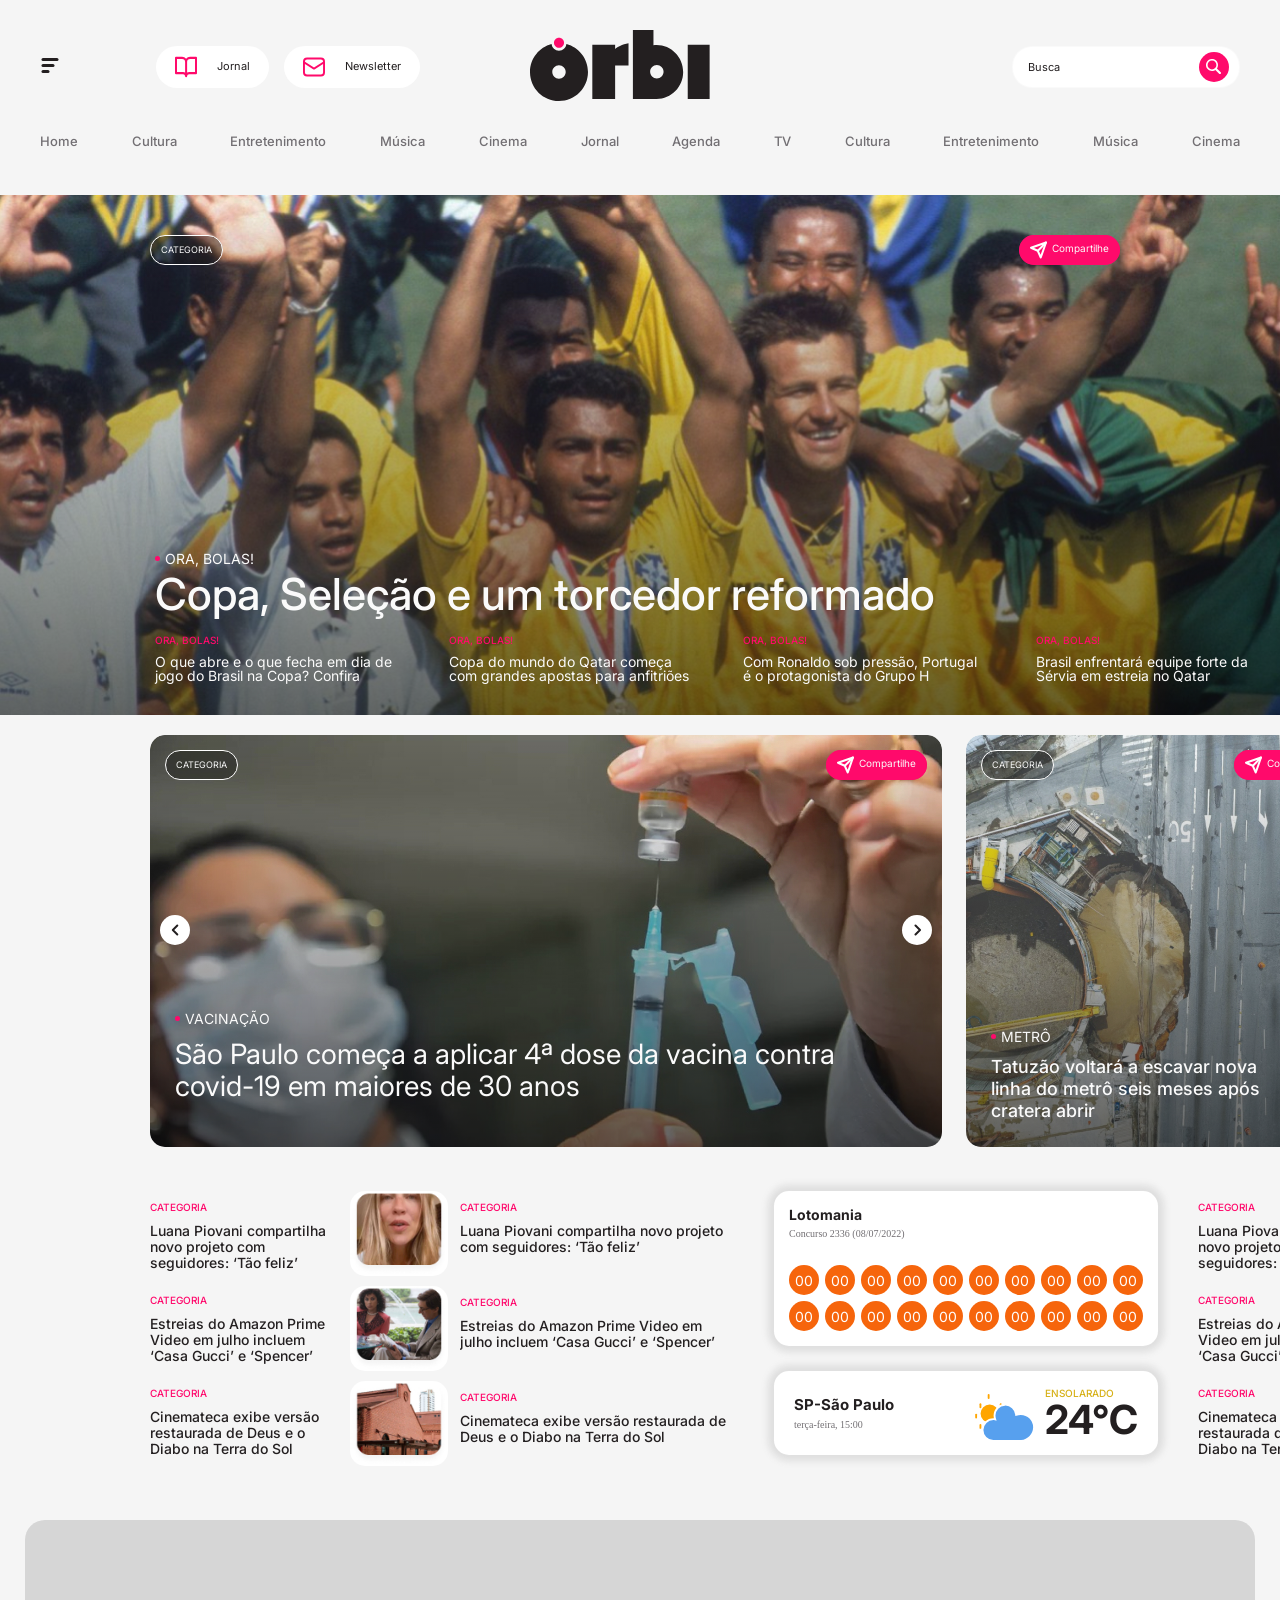
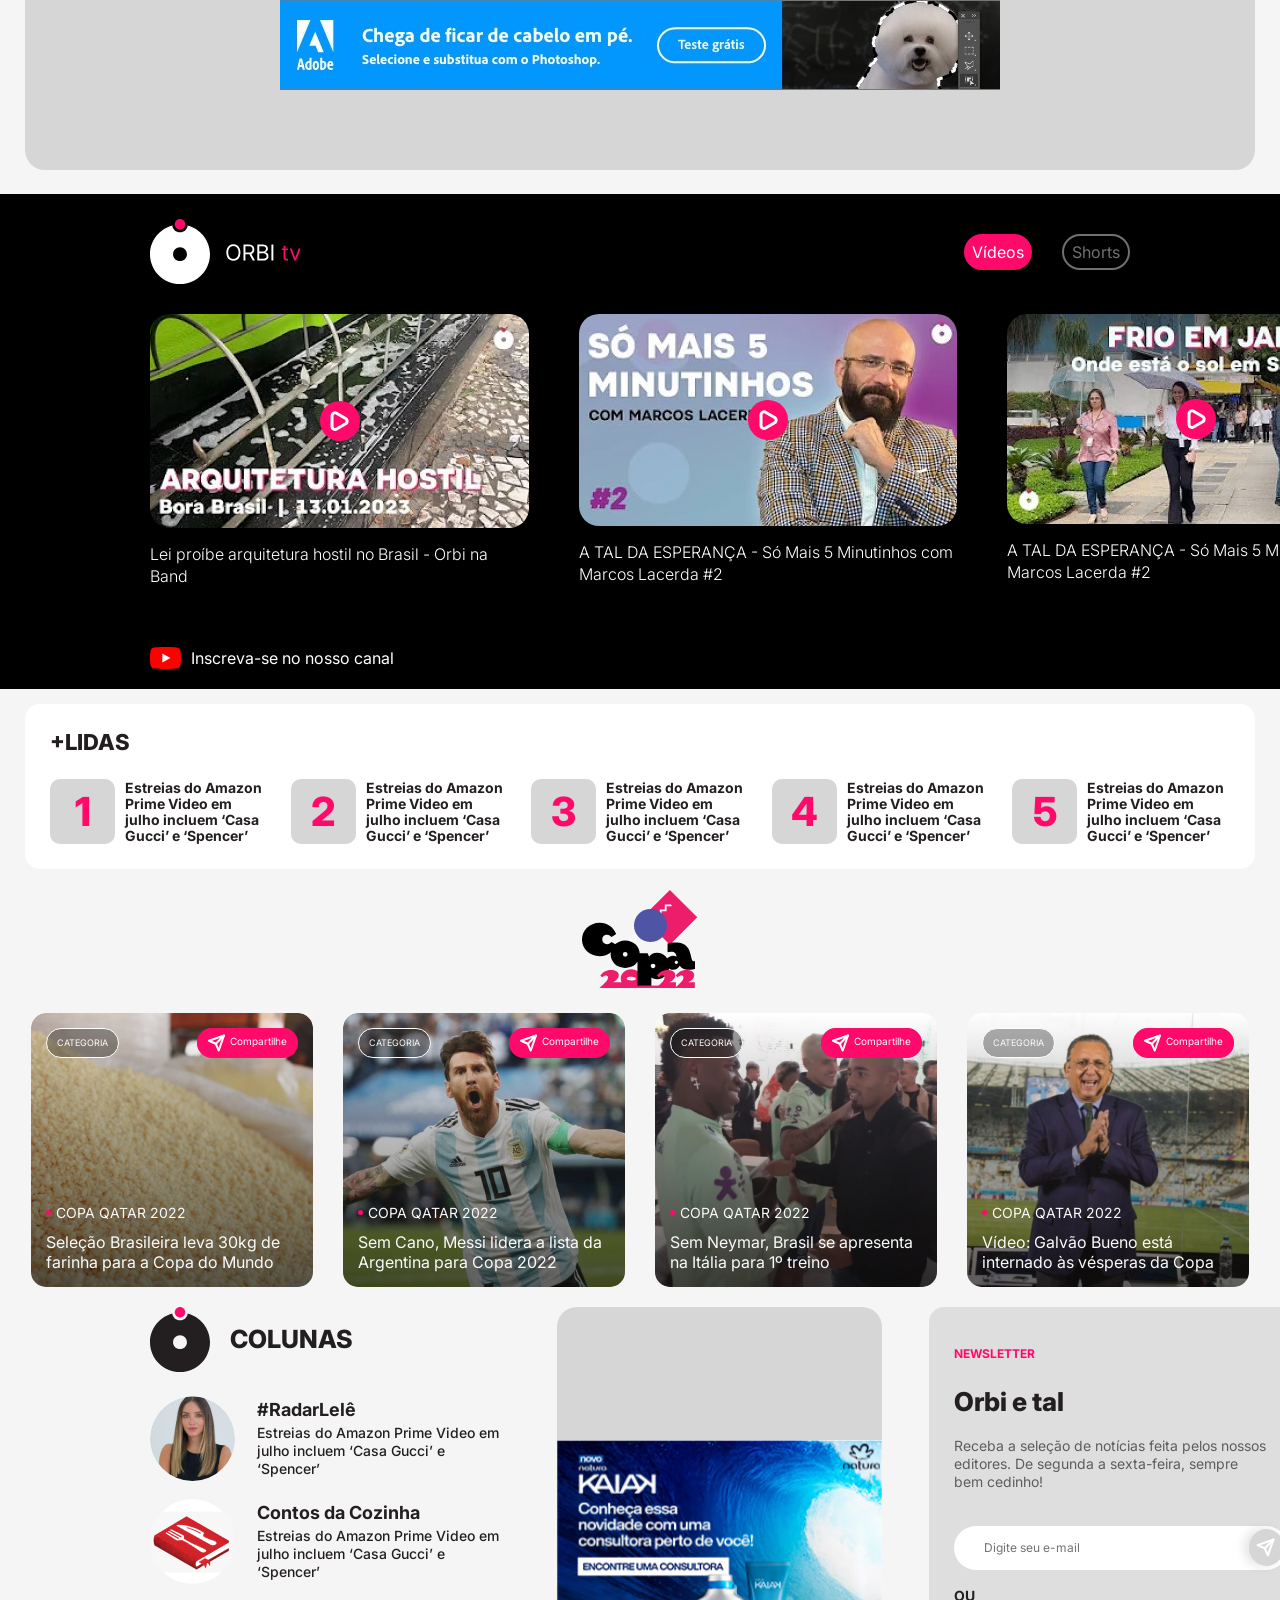
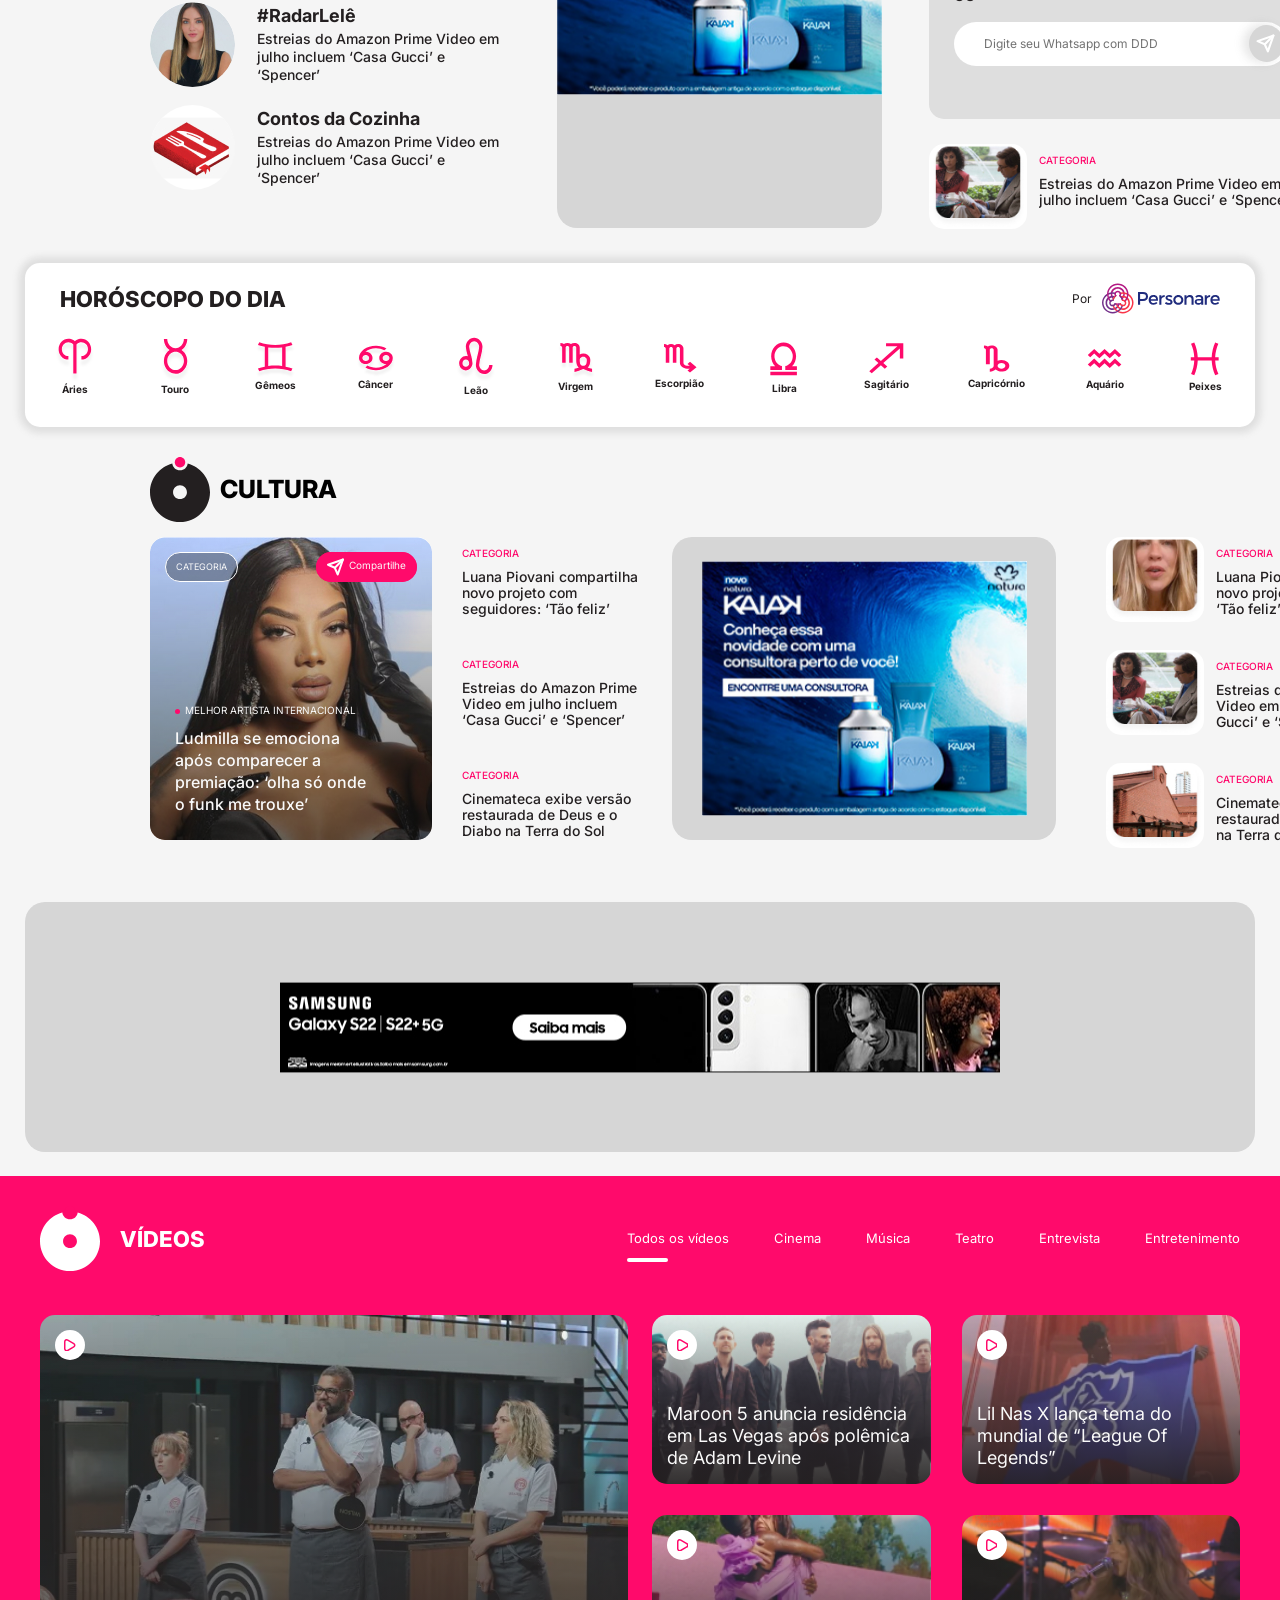
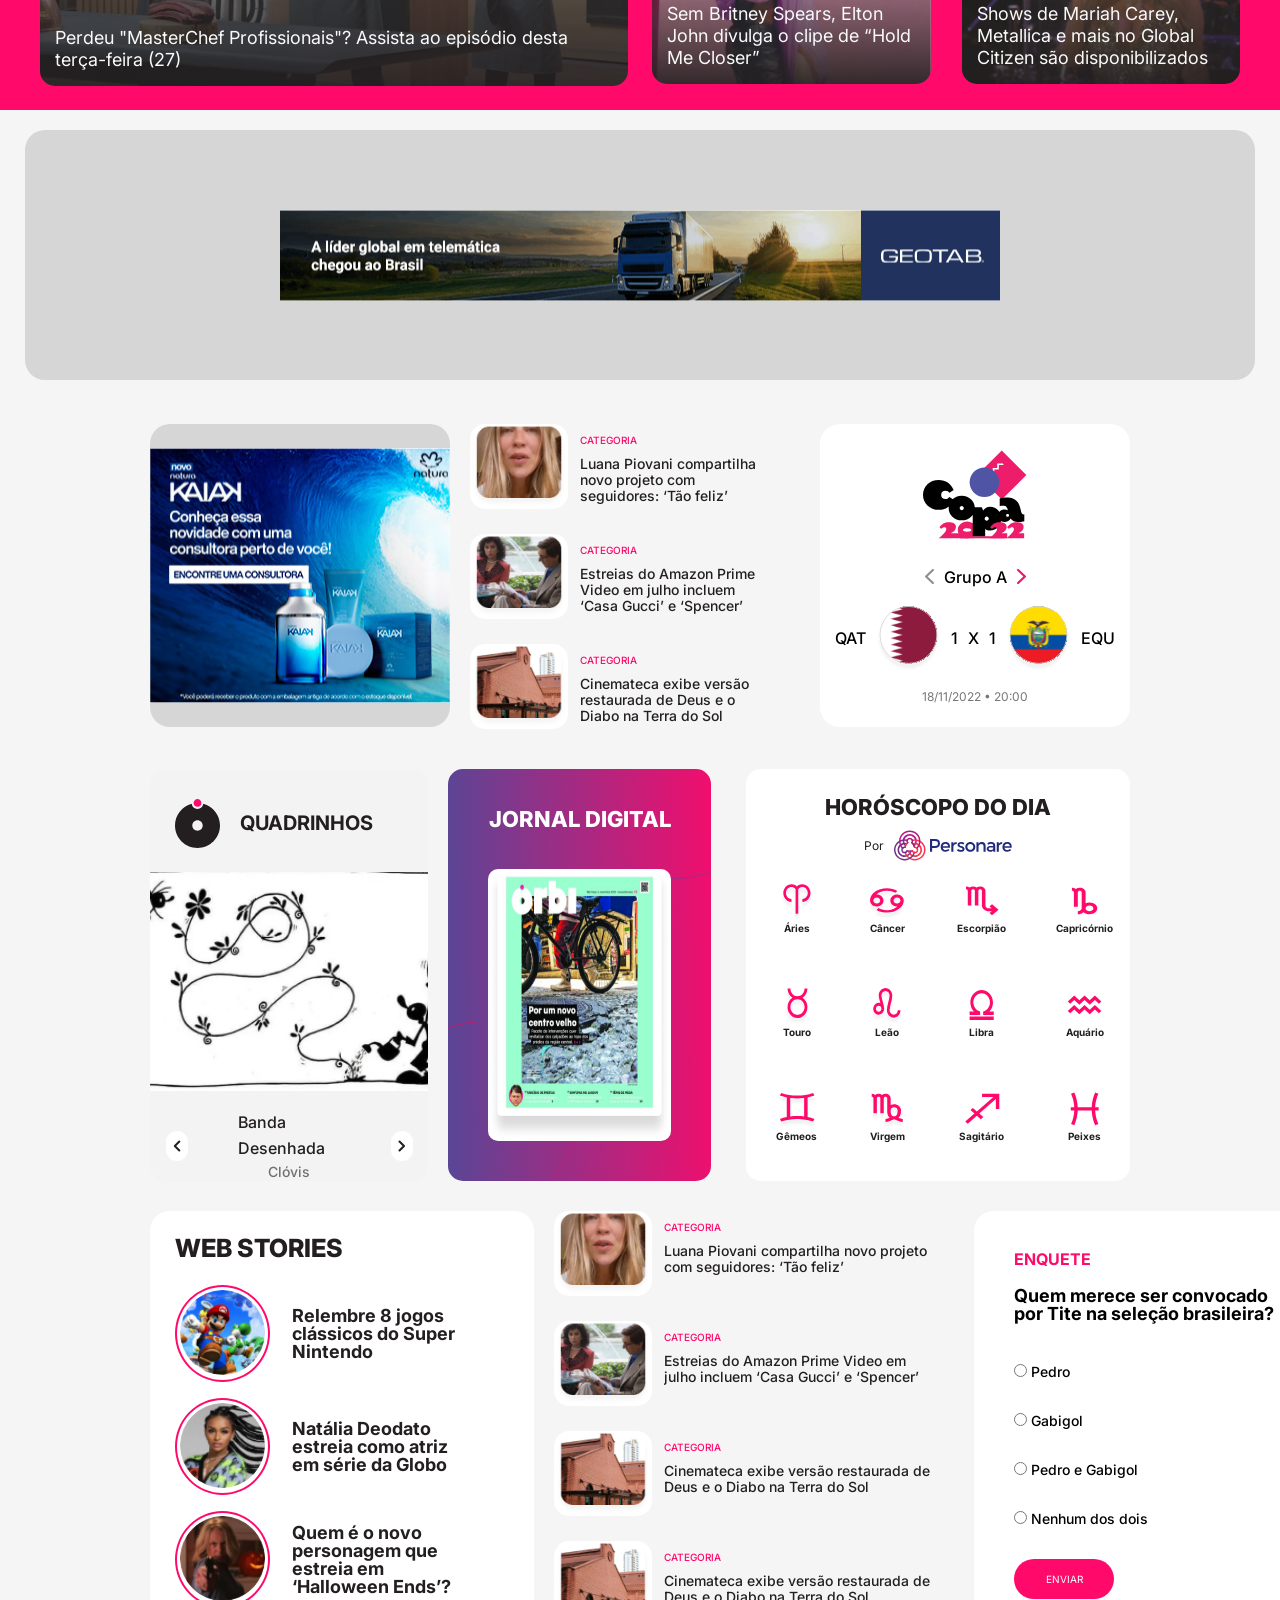
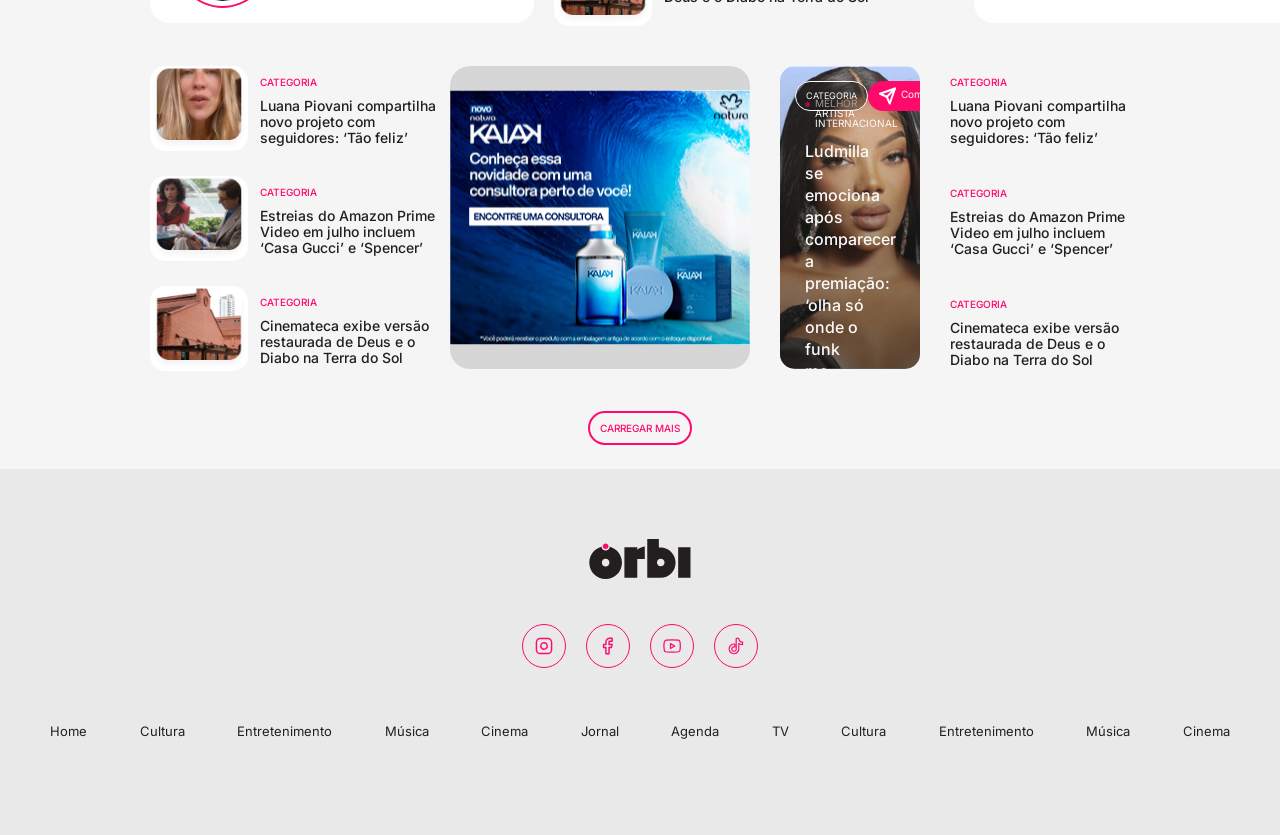
==== index.html @ 21b2edc8 "update name html" ====
<!DOCTYPE html>
<html lang="pt-br">

<head>
    <meta charset="UTF-8">
    <meta http-equiv="X-UA-Compatible" content="IE=edge">
    <meta name="viewport" content="width=device-width, initial-scale=1.0">
    <title>Teste Mundiware</title>
    <link rel="stylesheet" type="text/css" href="./css/pages/header.css" media="screen" />
    <link rel="stylesheet" type="text/css" href="./css/base.css" media="screen" />
    <link rel="stylesheet" type="text/css" href="./css/pages/headline.css" media="screen" />
    <link rel="stylesheet" type="text/css" href="./css/pages/slide.css" media="screen" />
    <link rel="stylesheet" type="text/css" href="./css/widgets/several-contents.css" media="screen" />
    <link rel="stylesheet" type="text/css" href="./css/widgets/ad.css" media="screen" />
    <link rel="stylesheet" type="text/css" href="./css/pages/ob-tv.css" media="screen" />
    <link rel="stylesheet" type="text/css" href="./css/widgets/mais-lidas.css" media="screen" />
    <link rel="stylesheet" type="text/css" href="./css/pages/copa.css" media="screen" />
    <link rel="stylesheet" type="text/css" href="./css/pages/coluna.css" media="screen" />
    <link rel="stylesheet" type="text/css" href="./css/widgets/newsletter.css" media="screen" />
    <link rel="stylesheet" type="text/css" href="./css/widgets/horoscopo.css" media="screen" />
    <link rel="stylesheet" type="text/css" href="./css/pages/cultura.css" media="screen" />
    <link rel="stylesheet" type="text/css" href="./css/pages/ob-video.css" media="screen" />
    <link rel="stylesheet" type="text/css" href="./css/pages/final-page.css" media="screen" />
    <link rel="stylesheet" type="text/css" href="./css/widgets/score.css" media="screen" />
    <link rel="stylesheet" type="text/css" href="./css/widgets/charges.css" media="screen" />
    <link rel="stylesheet" type="text/css" href="./css/widgets/jornal-digital.css" media="screen" />
    <link rel="stylesheet" type="text/css" href="./css/widgets/horoscopo-minimal.css" media="screen" />
    <link rel="stylesheet" type="text/css" href="./css/widgets/web-stories.css" media="screen" />
    <link rel="stylesheet" type="text/css" href="./css/widgets/enquete.css" media="screen" />
    <link rel="stylesheet" type="text/css" href="./css/footer.css" media="screen" />
</head>

<body>
    <header class="header">
        <div class="wrapper">
            <div class="icon-container">
                <img class="header-icon" src="/assets/icons/menu-aside.svg" alt="icon" />
            </div>
            <div class="jornal-container">
                <div class="jornal">
                    <img src="/assets/icons/livro.svg" alt="icon">
                    <span>Jornal</span>
                </div>
                <div class="jornal">
                    <img src="/assets/icons/newsletter.svg" alt="icon">
                    <span>Newsletter</span>
                </div>
            </div>
            <div class="logo-container">
                <div>
                    <img class="logo" src="/assets/icons/logo.svg" alt="logo">
                </div>
            </div>
            <div class="header-items">
                <div class="search-container">
                    <div class="iconSearch">
                        <img src="/assets/icons/lupa.svg" alt="icon">
                    </div>
                    <input type="text" class="searchInput" placeholder="Busca">
                </div>
            </div>
        </div>
        <nav class="nav">
            <ul>
                <li>
                    <a>
                        Home
                    </a>
                </li>
                <li>
                    <a>
                        Cultura
                    </a>
                </li>
                <li>
                    <a>
                        Entretenimento
                    </a>
                </li>
                <li>
                    <a>
                        Música
                    </a>
                </li>
                <li>
                    <a>
                        Cinema
                    </a>
                </li>
                <li>
                    <a>
                        Jornal
                    </a>
                </li>
                <li>
                    <a>
                        Agenda
                    </a>
                </li>
                <li>
                    <a>
                        TV
                    </a>
                </li>
                <li>
                    <a>
                        Cultura
                    </a>
                </li>
                <li>
                    <a>
                        Entretenimento
                    </a>
                </li>
                <li>
                    <a>
                        Música
                    </a>
                </li>
                <li>
                    <a>
                        Cinema
                    </a>
                </li>
            </ul>
        </nav>
    </header>

    <main>
        <section class="stories-mobile">
            <article class="stories">
                <div class="box">
                    <a class="img-border">
                        <img alt="Imagem" src="/assets/img/mario_sunshine_webstories.jpg" />
                    </a>
                </div>
                <div class="box">
                    <a class="img-border">
                        <img alt="Imagem" src="/assets/img/nati.jpg" />
                    </a>
                </div>
                <div class="box">
                    <a class="img-border">
                        <img alt="Imagem" src="/assets/img/hallow.jpg" />
                    </a>
                </div>
                <div class="box">
                    <a class="img-border">
                        <img alt="Imagem" src="/assets/img/mario_sunshine_webstories.jpg" />
                    </a>
                </div>
                
            </article>
        </section>
        <section class="headline">
            <article class="headline-article">
                <section class="headline-carrosel">
                    <div class="headline-container">
                        <ul class="headline-list">
                            <li class="headline-item">
                                <header class="wrapper">
                                    <span class="category">CATEGORIA</span>
                                    <div class="share">
                                        <label class="shareArticle">
                                            <img alt="Compartilhar" src="/assets/icons/Icon feather-send.svg" />
                                            compartilhe
                                        </label>
                                    </div>
                                </header>
                                <a>
                                    <div class="headline-carrosel-box">
                                        <span class="chapeu-point">
                                            ORA, BOLAS!
                                        </span>
                                        <h2>
                                            Copa, Seleção e um torcedor reformado
                                        </h2>
                                    </div>

                                    <div class="headline-subtitles">
                                        <div class="headline-subtitle-box">
                                            <span>
                                                ORA, BOLAS!
                                            </span>
                                            <p>
                                                O que abre e o que fecha em dia de jogo do Brasil na Copa? Confira
                                            </p>
                                        </div>
                                        <div class="headline-subtitle-box">
                                            <span>
                                                ORA, BOLAS!
                                            </span>
                                            <p>
                                                Copa do mundo do Qatar começa com grandes apostas para anfitriões
                                            </p>
                                        </div>
                                        <div class="headline-subtitle-box">
                                            <span>
                                                ORA, BOLAS!
                                            </span>
                                            <p>
                                                Com Ronaldo sob pressão, Portugal é o protagonista do Grupo H
                                            </p>
                                        </div>
                                        <div class="headline-subtitle-box">
                                            <span>
                                                ORA, BOLAS!
                                            </span>
                                            <p>
                                                Brasil enfrentará equipe forte da Sérvia em estreia no Qatar
                                            </p>
                                        </div>
                                    </div>
                                </a>
                            </li>
                        </ul>
                    </div>
                </section>
            </article>
        </section>

        <section class="mw-area">
            <article class="ob-mancheteCarrossel">
                <section class="splide mancheteCarrossel" aria-label="mancheteCarrossel">
                    <div class="splide__track">
                        <ul class="splide__list">
                            <li class="splide__slide"
                                style="background-image:linear-gradient( transparent , rgb(0 0 0 / 60%)), url(./assets/img/photo\ \(1\).jpg)">
                                <header class="wrapper">
                                    <span class="category">CATEGORIA</span>
                                    <div class="share">
                                        <label class="shareArticle">
                                            <img alt="Compartilhar" src="/assets/icons/Icon feather-send.svg" />
                                            compartilhe
                                        </label>
                                    </div>
                                </header>
                                <div class="arrows-container">
                                    <div class="arrow-container">
                                        <img src="./assets/icons/arrow-l.svg" />
                                    </div>
                                    <div class="arrow-container">
                                        <img src="./assets/icons/arrow-r.svg" />
                                    </div>
                                </div>
                                <a>
                                    <div class="mancheteCarrossel-box">
                                        <span class="chapeu-point">
                                            VACINAÇÃO
                                        </span>
                                        <h2>
                                            São Paulo começa a aplicar 4ª dose da vacina
                                            contra covid-19 em maiores de 30 anos
                                        </h2>
                                    </div>
                                </a>
                            </li>
                        </ul>
                    </div>
                </section>
            </article>
            <article class="ob-chamadaBoxAlta" style="background-image:linear-gradient(transparent, rgb(0 0 0 / 60%))">
                <header class="wrapper">
                    <span class="category">CATEGORIA</span>
                    <div class="share">
                        <label class="shareArticle">
                            <img alt="Compartilhar" src="/assets/icons/Icon feather-send.svg" />
                            compartilhe
                        </label>
                    </div>
                </header>
                <a>
                    <div class="chamadaBoxAlta-box">
                        <span class="chapeu-point">
                            METRÔ
                        </span>
                        <h2>
                            Tatuzão voltará a escavar nova linha do metrô seis meses após cratera abrir
                        </h2>
                    </div>
                </a>
                <img alt="Imagem" src="/assets/img/photo (2).jpg" />
            </article>
        </section>

        <section class="mw-area-2">
            <div class="container-text">
                <article class="ob-chamadaPadrao content-text">
                    <div>
                        <div class="chamadaPadrao-box">
                            <h3>CATEGORIA</h3>
                            <h2>
                                Luana Piovani
                                compartilha novo projeto
                                com seguidores: ‘Tão
                                feliz’
                            </h2>
                        </div>
                    </div>
                </article>
                <article class="ob-chamadaPadrao content-text">
                    <div>
                        <div class="chamadaPadrao-box">
                            <h3>CATEGORIA</h3>
                            <h2>
                                Estreias do Amazon
                                Prime Video em julho
                                incluem ‘Casa Gucci’ e
                                ‘Spencer’
                            </h2>
                        </div>
                    </div>
                </article>
                <article class="ob-chamadaPadrao content-text">
                    <div>
                        <div class="chamadaPadrao-box">
                            <h3>CATEGORIA</h3>
                            <h2>
                                Cinemateca exibe versão
                                restaurada de Deus e o
                                Diabo na Terra do Sol
                            </h2>
                        </div>
                    </div>
                </article>
            </div>
            <div class="container-img">
                <article class="ob-chamadaPadrao content-img">
                    <a>
                        <img alt="Imagem" src="./assets/img/photo (3).jpg" />
                        <div class="chamadaPadrao-box">
                            <h3>CATEGORIA</h3>
                            <h2>
                                Luana Piovani
                                compartilha novo projeto
                                com seguidores: ‘Tão
                                feliz’
                            </h2>
                        </div>
                    </a>
                </article>
                <article class="ob-chamadaPadrao content-img">
                    <a>
                        <img alt="Imagem" src="./assets/img/photo (4).jpg" />
                        <div class="chamadaPadrao-box">
                            <h3>CATEGORIA</h3>
                            <h2>
                                Estreias do Amazon
                                Prime Video em julho
                                incluem ‘Casa Gucci’ e
                                ‘Spencer’
                            </h2>
                        </div>
                    </a>
                </article>
                <article class="ob-chamadaPadrao content-img">
                    <a>
                        <img alt="Imagem" src="./assets/img/photo (5).jpg" />
                        <div class="chamadaPadrao-box">
                            <h3>CATEGORIA</h3>
                            <h2>
                                Cinemateca exibe versão
                                restaurada de Deus e o
                                Diabo na Terra do Sol
                            </h2>
                        </div>
                    </a>
                </article>
            </div>
            <div class="container-several">
                <article class="ob-loterias mw-shadow4">
                    <div class="splide loterias" aria-label="Orbi - Loterias">
                        <div class="splide__track">
                            <ul class="splide__list">
                                <li class="splide__slide">
                                    <header>
                                        <h2>Lotomania</h2>
                                        <h3>Concurso 2336 (08/07/2022)</h3>
                                    </header>
                                    <div class="result lotomania">
                                        <span style="background-color:#F6650C;">00</span>
                                        <span style="background-color:#F6650C;">00</span>
                                        <span style="background-color:#F6650C;">00</span>
                                        <span style="background-color:#F6650C;">00</span>
                                        <span style="background-color:#F6650C;">00</span>
                                        <span style="background-color:#F6650C;">00</span>
                                        <span style="background-color:#F6650C;">00</span>
                                        <span style="background-color:#F6650C;">00</span>
                                        <span style="background-color:#F6650C;">00</span>
                                        <span style="background-color:#F6650C;">00</span>
                                        <span style="background-color:#F6650C;">00</span>
                                        <span style="background-color:#F6650C;">00</span>
                                        <span style="background-color:#F6650C;">00</span>
                                        <span style="background-color:#F6650C;">00</span>
                                        <span style="background-color:#F6650C;">00</span>
                                        <span style="background-color:#F6650C;">00</span>
                                        <span style="background-color:#F6650C;">00</span>
                                        <span style="background-color:#F6650C;">00</span>
                                        <span style="background-color:#F6650C;">00</span>
                                        <span style="background-color:#F6650C;">00</span>
                                    </div>
                                </li>
                            </ul>
                        </div>
                    </div>
                </article>
                <div class="ob-previsaoDoTempo mw-shadow4">
                    <header>
                        <h2>SP-São Paulo</h2>
                        <h3>
                            terça-feira, <span>15:00</span>
                        </h3>
                    </header>
                    <img src="/assets/icons/weather.svg" alt="previsao diaria">
                    <div class="info">
                        <span>
                            ENSOLARADO
                        </span>
                        <h2>
                            24°C
                        </h2>
                    </div>
                </div>
            </div>
            <div class="container-text">
                <article class="ob-chamadaPadrao content-text">
                    <a>
                        <div class="chamadaPadrao-box">
                            <h3>CATEGORIA</h3>
                            <h2>
                                Luana Piovani
                                compartilha novo projeto
                                com seguidores: ‘Tão
                                feliz’
                            </h2>
                        </div>
                    </a>
                </article>
                <article class="ob-chamadaPadrao content-text">
                    <a>
                        <div class="chamadaPadrao-box">
                            <h3>CATEGORIA</h3>
                            <h2>
                                Estreias do Amazon
                                Prime Video em julho
                                incluem ‘Casa Gucci’ e
                                ‘Spencer’
                            </h2>
                        </div>
                    </a>
                </article>
                <article class="ob-chamadaPadrao content-text">
                    <a>
                        <div class="chamadaPadrao-box">
                            <h3>CATEGORIA</h3>
                            <h2>
                                Cinemateca exibe versão
                                restaurada de Deus e o
                                Diabo na Terra do Sol
                            </h2>
                        </div>
                    </a>
                </article>
            </div>
        </section>

        <section class="ad">
            <div class="container-ad">
                <img src="./assets/img/cachorro.jpg" alt="imagem ad" class="ad-img" />
            </div>
        </section>

        <section class="ob-tv-section">
            <div class="ob-tv-container">
                <div class="ob-tv-header">
                    <img class="ob-tv-log" src="./assets/icons/editoria.svg" alt="logo" />
                    <div class="ob-tv-btns">
                        <button class="btn-videos">Vídeos</button>
                        <button class="btn-shorts">Shorts</button>
                    </div>
                </div>
                <div class="ob-tv-videos">
                    <ul class="ob-tv-videos-container">
                        <li class="video-content">
                            <div class="video-img">
                                <img class="thumb-video" src="./assets/img/arquitetura.jpg" alt="thumb" />
                                <div class="play-tv"><img src="./assets/icons/icon (1).svg" alt="icon" /></div>
                            </div>
                            <h1>Lei proíbe arquitetura hostil no Brasil - Orbi na Band</h1>
                        </li>
                        <li class="video-content" id="video-content-1">
                            <div class="video-img">
                                <img class="thumb-video" src="./assets/img/photo (7).jpg" alt="thumb" />
                                <div class="play-tv"><img src="./assets/icons/icon (1).svg" alt="icon" /></div>
                            </div>
                            <h1>A TAL DA ESPERANÇA - Só Mais 5 Minutinhos com Marcos Lacerda #2</h1>
                        </li>
                        <li class="video-content" id="video-content-2">
                            <div class="video-img">
                                <img class="thumb-video" src="./assets/img/photo (8).jpg" alt="thumb" />
                                <div class="play-tv"><img src="./assets/icons/icon (1).svg" alt="icon" /></div>
                            </div>
                            <h1>A TAL DA ESPERANÇA - Só Mais 5 Minutinhos com Marcos Lacerda #2</h1>
                        </li>
                    </ul>
                </div>
                <div class="ob-tv-footer">
                    <img src="./assets/icons/icon-youtube-play.svg" alt="icon" />
                    <span>Inscreva-se no nosso canal</span>
                </div>
            </div>
        </section>

        <section class="section-mais-lidas">
            <article class="ob-maisLidas extended">
                <h2>+LIDAS</h2>
                <div class="content">
                    <a class="maisLidas-box">
                        <span>1</span>
                        <h2>Estreias do Amazon Prime Video em julho incluem ‘Casa Gucci’ e ‘Spencer’</h2>
                    </a>
                    <a class="maisLidas-box">
                        <span>2</span>
                        <h2>Estreias do Amazon Prime Video em julho incluem ‘Casa Gucci’ e ‘Spencer’</h2>
                    </a>
                    <a class="maisLidas-box">
                        <span>3</span>
                        <h2>Estreias do Amazon Prime Video em julho incluem ‘Casa Gucci’ e ‘Spencer’</h2>
                    </a>
                    <a class="maisLidas-box">
                        <span>4</span>
                        <h2>Estreias do Amazon Prime Video em julho incluem ‘Casa Gucci’ e ‘Spencer’</h2>
                    </a>
                    <a class="maisLidas-box">
                        <span>5</span>
                        <h2>Estreias do Amazon Prime Video em julho incluem ‘Casa Gucci’ e ‘Spencer’</h2>
                    </a>
                </div>
            </article>
        </section>

        <section class="copa">
            <article class="copa-article">
                <img src="./assets/icons/Logo_Copa.svg" alt="logo" />
                <div class="copa-container">
                    <article class="copa-content" id="copa-content-1"
                        style="background-image:linear-gradient(transparent, rgb(0 0 0 / 60%))">
                        <header class="wrapper">
                            <span class="category">CATEGORIA</span>
                            <div class="share">
                                <label class="shareArticle">
                                    <img alt="Compartilhar" src="/assets/icons/Icon feather-send.svg" />
                                    compartilhe
                                </label>
                            </div>
                        </header>
                        <a>
                            <div class="copa-footer">
                                <span class="chapeu-point">
                                    COPA QATAR 2022
                                </span>
                                <h2>
                                    Seleção Brasileira leva 30kg de farinha para a Copa do Mundo
                                </h2>
                            </div>
                        </a>
                        <img alt="Imagem" src="/assets/img/photo (9).jpg" />
                    </article>
                    <article class="copa-content"
                        style="background-image:linear-gradient(transparent, rgb(0 0 0 / 60%))">
                        <header class="wrapper">
                            <span class="category">CATEGORIA</span>
                            <div class="share">
                                <label class="shareArticle">
                                    <img alt="Compartilhar" src="/assets/icons/Icon feather-send.svg" />
                                    compartilhe
                                </label>
                            </div>
                        </header>
                        <a>
                            <div class="copa-footer">
                                <span class="chapeu-point">
                                    COPA QATAR 2022
                                </span>
                                <h2>
                                    Sem Cano, Messi lidera a lista da Argentina para Copa 2022
                                </h2>
                            </div>
                        </a>
                        <img alt="Imagem" src="/assets/img/photo (10).jpg" />
                    </article>
                    <article class="copa-content" id="copa-content-2"
                        style="background-image:linear-gradient(transparent, rgb(0 0 0 / 60%))">
                        <header class="wrapper">
                            <span class="category">CATEGORIA</span>
                            <div class="share">
                                <label class="shareArticle">
                                    <img alt="Compartilhar" src="/assets/icons/Icon feather-send.svg" />
                                    compartilhe
                                </label>
                            </div>
                        </header>
                        <a>
                            <div class="copa-footer">
                                <span class="chapeu-point">
                                    COPA QATAR 2022
                                </span>
                                <h2>
                                    Sem Neymar, Brasil se apresenta na Itália para 1º treino
                                </h2>
                            </div>
                        </a>
                        <img alt="Imagem" src="/assets/img/photo (11).jpg" />
                    </article>
                    <article class="copa-content" id="copa-content-3"
                        style="background-image:linear-gradient(transparent, rgb(0 0 0 / 60%))">
                        <header class="wrapper">
                            <span class="category">CATEGORIA</span>
                            <div class="share">
                                <label class="shareArticle">
                                    <img alt="Compartilhar" src="/assets/icons/Icon feather-send.svg" />
                                    compartilhe
                                </label>
                            </div>
                        </header>
                        <a>
                            <div class="copa-footer">
                                <span class="chapeu-point">
                                    COPA QATAR 2022
                                </span>
                                <h2>
                                    Vídeo: Galvão Bueno está internado às vésperas da Copa
                                </h2>
                            </div>
                        </a>
                        <img alt="Imagem" src="/assets/img/photo (12).jpg" />
                    </article>
                </div>
            </article>
        </section>

        <section class="section-colunas">
            <article class="ob-colunas">
                <header>
                    <a>
                        <img loading="lazy" alt="Orbi" src="/assets/icons/logo-dark.svg" />
                        <h2>COLUNAS</h2>
                    </a>
                </header>
                <section class="splide colunasSplide" aria-label="Orbi - Colunas">
                    <div class="splide__track">
                        <ul class="splide__list">
                            <li class="splide__slide colunas">
                                <div class="box">
                                    <a>
                                        <img loading="lazy" alt="imagem" src="/assets/img/lele.jpg" />
                                    </a>
                                    <div class="info">
                                        <a>
                                            <h2>
                                                #RadarLelê
                                            </h2>
                                        </a>
                                        <a>
                                            <h3>Estreias do Amazon Prime Video em julho incluem ‘Casa Gucci’ e ‘Spencer’
                                            </h3>
                                        </a>
                                    </div>
                                </div>
                                <div class="box">
                                    <a>
                                        <img alt="Imagem" src="/assets/img/receitas.jpg" />
                                    </a>
                                    <div class="info">
                                        <a>
                                            <h2>
                                                Contos da Cozinha
                                            </h2>
                                        </a>
                                        <a>
                                            <h3>Estreias do Amazon Prime Video em julho incluem ‘Casa Gucci’ e ‘Spencer’
                                            </h3>
                                        </a>
                                    </div>
                                </div>
                                <div class="box">
                                    <a>
                                        <img alt="Imagem" src="/assets/img/lele.jpg" />
                                    </a>
                                    <div class="info">
                                        <a>
                                            <h2>
                                                #RadarLelê
                                            </h2>
                                        </a>
                                        <a>
                                            <h3>Estreias do Amazon Prime Video em julho incluem ‘Casa Gucci’ e ‘Spencer’
                                            </h3>
                                        </a>
                                    </div>
                                </div>
                                <div class="box">
                                    <a>
                                        <img alt="Imagem" src="/assets/img/receitas.jpg" />
                                    </a>
                                    <div class="info">
                                        <a>
                                            <h2>
                                                Contos da Cozinha
                                            </h2>
                                        </a>
                                        <a>
                                            <h3>Estreias do Amazon Prime Video em julho incluem ‘Casa Gucci’ e ‘Spencer’
                                            </h3>
                                        </a>
                                    </div>
                                </div>
                            </li>
                        </ul>
                    </div>
                </section>
            </article>

            <section class="publi-container">
                <img src="./assets/img/kaiak.jpg" alt="imagem" />
            </section>

            <section class="newsletter-container">
                <section class="ob-newsletter">
                    <h3>NEWSLETTER</h3>
                    <h2>Orbi e tal</h2>
                    <p>Receba a seleção de notícias feita pelos nossos editores. De segunda a sexta-feira, sempre bem
                        cedinho!</p>
                    <form id="formNewsletter">
                        <div class="submit">
                            <input id="form-email" type="text" name="email" placeholder="Digite seu e-mail">
                            <button id="enviarNewsletter">
                                <img class="img" alt="Newsletter" src="/assets/icons/Icon feather-send.svg" />
                            </button>
                        </div>
                        <p>Ou</p>
                        <div class="submit">
                            <input id="form-whatsapp" type="text" name="phone" onkeypress="mask(this, mphone);"
                                onblur="mask(this, mphone);" placeholder="Digite seu Whatsapp com DDD">
                            <button id="enviarWhatsapp">
                                <img class="img" alt="Newsletter" src="/assets/icons/Icon feather-send.svg" />
                            </button>
                        </div>
                    </form>
                </section>

                <article class="ob-chamadaPadrao content-img">
                    <a>
                        <img alt="Imagem" src="./assets/img/photo (4).jpg" />
                        <div class="chamadaPadrao-box">
                            <h3>CATEGORIA</h3>
                            <h2>
                                Estreias do Amazon
                                Prime Video em julho
                                incluem ‘Casa Gucci’ e
                                ‘Spencer’
                            </h2>
                        </div>
                    </a>
                </article>
            </section>

        </section>

        <section class="section-horoscopo">
            <article class="ob-horoscopo extended mw-shadow4">
                <header>
                    <a>
                        <h2>HORÓSCOPO DO DIA</h2>
                    </a>
                    <a>
                        Por <img src="./assets/icons/logo-personare.svg" alt="personare" />
                    </a>
                </header>
                <div class="content">
                    <a>
                        <img src="./assets/icons/aries.svg" alt="aries" />
                        Áries
                    </a>
                    <a><img src="./assets/icons/touro.svg" alt="taurus" />Touro</a>
                    <a><img src="./assets/icons/gêmeos.svg" alt="gemini" />Gêmeos</a>
                    <a><img src="./assets/icons/cancer.svg" alt="cancer" />Câncer</a>
                    <a><img src="./assets/icons/leão.svg" alt="leo" />Leão</a>
                    <a><img src="./assets/icons/virgem.svg" alt="virgo" />Virgem</a>
                    <a><img src="./assets/icons/escorpião.svg" alt="scorpio" />Escorpião</a>
                    <a><img src="./assets/icons/libra.svg" alt="Libra" />Libra</a>
                    <a><img src="./assets/icons/sagitário.svg" alt="sagittarius" />Sagitário</a>
                    <a><img src="./assets/icons/capricórnio.svg" alt="capricorn" />Capricórnio</a>
                    <a><img src="./assets/icons/aquário.svg" alt="aquarius" />Aquário</a>
                    <a><img src="./assets/icons/peixes.svg" alt="pisces" />Peixes</a>
                </div>
            </article>
        </section>

        <section class="section-cultura">
            <article class="cultura">
                <header style="display: flex; align-items: center; gap: 10px;">
                    <img alt="Orbi" src="/assets/icons/logo-dark.svg" />
                    <h2 style="font-weight: 800; font-size: 25px;">CULTURA</h2>
                </header>
                <section class="cultura-container">
                    <article class="ob-chamadaBoxAlta"
                        style="background-image:linear-gradient(transparent, rgb(0 0 0 / 60%)); width: 282px; height: 303px;">
                        <header class="wrapper">
                            <span class="category">CATEGORIA</span>
                            <div class="share">
                                <label for="touchChamadaBoxAlta4041" class="shareArticle">
                                    <img loading="lazy" alt="Compartilhar" src="/assets/icons/Icon feather-send.svg" />
                                    compartilhe
                                </label>
                            </div>
                        </header>
                        <a>
                            <div class="chamadaBoxAlta-box">
                                <span class="chapeu-point" style="font-size: 10px;">
                                    MELHOR ARTISTA INTERNACIONAL
                                </span>
                                <h2 style="font-size: 16px;">
                                    Ludmilla se emociona após comparecer a premiação: ‘olha só onde o funk me trouxe’
                                </h2>
                            </div>
                        </a>
                        <img alt="Imagem" src="/assets/img/lud.jpg" />
                    </article>

                    <div class="container-text" style="gap: 18px;">
                        <article class="ob-chamadaPadrao content-text">
                            <a>
                                <div class="chamadaPadrao-box">
                                    <h3>CATEGORIA</h3>
                                    <h2>
                                        Luana Piovani
                                        compartilha novo projeto
                                        com seguidores: ‘Tão
                                        feliz’
                                    </h2>
                                </div>
                            </a>
                        </article>
                        <article class="ob-chamadaPadrao content-text">
                            <a>
                                <div class="chamadaPadrao-box">
                                    <h3>CATEGORIA</h3>
                                    <h2>
                                        Estreias do Amazon
                                        Prime Video em julho
                                        incluem ‘Casa Gucci’ e
                                        ‘Spencer’
                                    </h2>
                                </div>
                            </a>
                        </article>
                        <article class="ob-chamadaPadrao content-text">
                            <a>
                                <div class="chamadaPadrao-box">
                                    <h3>CATEGORIA</h3>
                                    <h2>
                                        Cinemateca exibe versão
                                        restaurada de Deus e o
                                        Diabo na Terra do Sol
                                    </h2>
                                </div>
                            </a>
                        </article>
                    </div>

                    <section class="publi-container" style="width: 384px; height: 303px;">
                        <img src="./assets/img/kaiak.jpg" alt="imagem" style="width: 325px; height: 255px;" />
                    </section>

                    <div class="container-img" style="gap: 18px;">
                        <article class="ob-chamadaPadrao content-img">
                            <a>
                                <img alt="Imagem" src="./assets/img/photo (3).jpg" />
                                <div class="chamadaPadrao-box" style="padding-right: 70px;">
                                    <h3>CATEGORIA</h3>
                                    <h2>
                                        Luana Piovani
                                        compartilha novo projeto
                                        com seguidores: ‘Tão
                                        feliz’
                                    </h2>
                                </div>
                            </a>
                        </article>
                        <article class="ob-chamadaPadrao content-img">
                            <a>
                                <img alt="Imagem" src="./assets/img/photo (4).jpg" />
                                <div class="chamadaPadrao-box" style="padding-right: 70px;">
                                    <h3>CATEGORIA</h3>
                                    <h2>
                                        Estreias do Amazon
                                        Prime Video em julho
                                        incluem ‘Casa Gucci’ e
                                        ‘Spencer’
                                    </h2>
                                </div>
                            </a>
                        </article>
                        <article class="ob-chamadaPadrao content-img">
                            <a>
                                <img alt="Imagem" src="./assets/img/photo (5).jpg" />
                                <div class="chamadaPadrao-box" style="padding-right: 70px;">
                                    <h3>CATEGORIA</h3>
                                    <h2>
                                        Cinemateca exibe versão
                                        restaurada de Deus e o
                                        Diabo na Terra do Sol
                                    </h2>
                                </div>
                            </a>
                        </article>
                    </div>
                </section>
            </article>
        </section>

        <section class="ad">
            <div class="container-ad">
                <img src="./assets/img/samsung.jpg" alt="imagem ad" class="ad-img" />
            </div>
        </section>

        <section class="ob-videos">
            <section class="ob-tv" style="background-image:url(/themes/default/assets/img/bg.svg)">
                <div class="wrapper">
                    <header>
                        <div class="tv">
                            <img alt="Orbi" src="./assets/icons/logo-light.svg" />
                            <h2>VÍDEOS</h2>
                        </div>
                        <div class="filter">
                            <label id="sectionTVId1" class="active">
                                <input type="radio" name="TV" id="TV1" />
                                Todos os vídeos
                            </label>
                            <label>
                                Cinema
                            </label>
                            <label>
                                Música
                            </label>
                            <label>
                                Teatro
                            </label>
                            <label>
                                Entrevista
                            </label>
                            <label>
                                Entretenimento
                            </label>
                        </div>
                    </header>
                    <section class="splide OrbiTV1 desktop" aria-label="OrbiTV 1" id="TV1Section">
                        <div class="box-videos">
                            <div class="destaqueVideo orbiTV-video" style="background-image: linear-gradient(transparent, #231f20e6),
                        url(./assets/img/masterchef.jpg);
                    " data-video-id="" data-video-src="/img/video/0/video_00004072_00.mp4?xid=48915" data-video-type=""
                                class="orbiTV-video">
                                <div class="play">
                                    <svg xmlns="http://www.w3.org/2000/svg" width="11.5" height="12.5"
                                        viewBox="0 0 11.5 12.5">
                                        <path
                                            d="M-3875.755,2060h0a2.754,2.754,0,0,1-1.367-.369,2.709,2.709,0,0,1-1.375-2.375v-7.011a2.71,2.71,0,0,1,1.375-2.375,2.762,2.762,0,0,1,1.368-.369,2.756,2.756,0,0,1,1.38.378l6.015,3.505a2.714,2.714,0,0,1,1.361,2.367,2.713,2.713,0,0,1-1.361,2.366l-6.015,3.506A2.747,2.747,0,0,1-3875.755,2060Zm0-11.006a1.306,1.306,0,0,0-.628.169,1.231,1.231,0,0,0-.626,1.082v7.011a1.225,1.225,0,0,0,.626,1.081,1.3,1.3,0,0,0,.629.17,1.222,1.222,0,0,0,.621-.174l6.015-3.506a1.224,1.224,0,0,0,.619-1.077,1.224,1.224,0,0,0-.619-1.077l-6.015-3.506A1.222,1.222,0,0,0-3875.751,2048.994Z"
                                            transform="translate(3878.5 -2047.501)" fill="#ff0a6b" />
                                    </svg>
                                </div>
                                <h2>
                                    Perdeu "MasterChef Profissionais"? Assista ao episódio desta terça-feira (27)
                                </h2>
                            </div>
                            <div class="relacionados">
                                <section class="splide splideTodosOsVideos">
                                    <div class="splide__track">
                                        <ul class="splide__list">
                                            <li class="splide__slide">
                                                <div style="
                                      background-image: linear-gradient(transparent, #231f20e6),
                                        url(./assets/img/marron.jpg);
                                    " data-video-id="tiEoVkVE1FE" data-video-src="" data-video-type="youtube"
                                                    class="orbiTV-video">
                                                    <div class="play">
                                                        <svg xmlns="http://www.w3.org/2000/svg" width="11.5"
                                                            height="12.5" viewBox="0 0 11.5 12.5">
                                                            <path
                                                                d="M-3875.755,2060h0a2.754,2.754,0,0,1-1.367-.369,2.709,2.709,0,0,1-1.375-2.375v-7.011a2.71,2.71,0,0,1,1.375-2.375,2.762,2.762,0,0,1,1.368-.369,2.756,2.756,0,0,1,1.38.378l6.015,3.505a2.714,2.714,0,0,1,1.361,2.367,2.713,2.713,0,0,1-1.361,2.366l-6.015,3.506A2.747,2.747,0,0,1-3875.755,2060Zm0-11.006a1.306,1.306,0,0,0-.628.169,1.231,1.231,0,0,0-.626,1.082v7.011a1.225,1.225,0,0,0,.626,1.081,1.3,1.3,0,0,0,.629.17,1.222,1.222,0,0,0,.621-.174l6.015-3.506a1.224,1.224,0,0,0,.619-1.077,1.224,1.224,0,0,0-.619-1.077l-6.015-3.506A1.222,1.222,0,0,0-3875.751,2048.994Z"
                                                                transform="translate(3878.5 -2047.501)"
                                                                fill="#ff0a6b" />
                                                        </svg>
                                                    </div>
                                                    <h2>
                                                        Maroon 5 anuncia residência em Las Vegas após polêmica de Adam
                                                        Levine
                                                    </h2>
                                                </div>
                                                <div style="
                                      background-image: linear-gradient(transparent, #231f20e6),
                                        url(./assets/img/lol.jpg);
                                    " data-video-id="" data-video-src="/img/video/0/video_00003998_00.mp4?xid=47891"
                                                    data-video-type="" class="orbiTV-video">
                                                    <div class="play">
                                                        <svg xmlns="http://www.w3.org/2000/svg" width="11.5"
                                                            height="12.5" viewBox="0 0 11.5 12.5">
                                                            <path
                                                                d="M-3875.755,2060h0a2.754,2.754,0,0,1-1.367-.369,2.709,2.709,0,0,1-1.375-2.375v-7.011a2.71,2.71,0,0,1,1.375-2.375,2.762,2.762,0,0,1,1.368-.369,2.756,2.756,0,0,1,1.38.378l6.015,3.505a2.714,2.714,0,0,1,1.361,2.367,2.713,2.713,0,0,1-1.361,2.366l-6.015,3.506A2.747,2.747,0,0,1-3875.755,2060Zm0-11.006a1.306,1.306,0,0,0-.628.169,1.231,1.231,0,0,0-.626,1.082v7.011a1.225,1.225,0,0,0,.626,1.081,1.3,1.3,0,0,0,.629.17,1.222,1.222,0,0,0,.621-.174l6.015-3.506a1.224,1.224,0,0,0,.619-1.077,1.224,1.224,0,0,0-.619-1.077l-6.015-3.506A1.222,1.222,0,0,0-3875.751,2048.994Z"
                                                                transform="translate(3878.5 -2047.501)"
                                                                fill="#ff0a6b" />
                                                        </svg>
                                                    </div>
                                                    <h2>
                                                        Lil Nas X lança tema do mundial de “League Of Legends”
                                                    </h2>
                                                </div>
                                                <div style="
                                      background-image: linear-gradient(transparent, #231f20e6),
                                        url(./assets/img/elton.jpg);
                                    " data-video-id="" data-video-src="/img/video/0/video_00003989_00.mp4?xid=47688"
                                                    data-video-type="" class="orbiTV-video">
                                                    <div class="play">
                                                        <svg xmlns="http://www.w3.org/2000/svg" width="11.5"
                                                            height="12.5" viewBox="0 0 11.5 12.5">
                                                            <path
                                                                d="M-3875.755,2060h0a2.754,2.754,0,0,1-1.367-.369,2.709,2.709,0,0,1-1.375-2.375v-7.011a2.71,2.71,0,0,1,1.375-2.375,2.762,2.762,0,0,1,1.368-.369,2.756,2.756,0,0,1,1.38.378l6.015,3.505a2.714,2.714,0,0,1,1.361,2.367,2.713,2.713,0,0,1-1.361,2.366l-6.015,3.506A2.747,2.747,0,0,1-3875.755,2060Zm0-11.006a1.306,1.306,0,0,0-.628.169,1.231,1.231,0,0,0-.626,1.082v7.011a1.225,1.225,0,0,0,.626,1.081,1.3,1.3,0,0,0,.629.17,1.222,1.222,0,0,0,.621-.174l6.015-3.506a1.224,1.224,0,0,0,.619-1.077,1.224,1.224,0,0,0-.619-1.077l-6.015-3.506A1.222,1.222,0,0,0-3875.751,2048.994Z"
                                                                transform="translate(3878.5 -2047.501)"
                                                                fill="#ff0a6b" />
                                                        </svg>
                                                    </div>
                                                    <h2>
                                                        Sem Britney Spears, Elton John divulga o clipe de “Hold Me
                                                        Closer”
                                                    </h2>
                                                </div>
                                                <div style="
                                      background-image: linear-gradient(transparent, #231f20e6),
                                        url(./assets/img/mariah.jpg);
                                    " data-video-id="" data-video-src="/img/video/0/video_00003987_00.mp4?xid=47932"
                                                    data-video-type="" class="orbiTV-video">
                                                    <div class="play">
                                                        <svg xmlns="http://www.w3.org/2000/svg" width="11.5"
                                                            height="12.5" viewBox="0 0 11.5 12.5">
                                                            <path
                                                                d="M-3875.755,2060h0a2.754,2.754,0,0,1-1.367-.369,2.709,2.709,0,0,1-1.375-2.375v-7.011a2.71,2.71,0,0,1,1.375-2.375,2.762,2.762,0,0,1,1.368-.369,2.756,2.756,0,0,1,1.38.378l6.015,3.505a2.714,2.714,0,0,1,1.361,2.367,2.713,2.713,0,0,1-1.361,2.366l-6.015,3.506A2.747,2.747,0,0,1-3875.755,2060Zm0-11.006a1.306,1.306,0,0,0-.628.169,1.231,1.231,0,0,0-.626,1.082v7.011a1.225,1.225,0,0,0,.626,1.081,1.3,1.3,0,0,0,.629.17,1.222,1.222,0,0,0,.621-.174l6.015-3.506a1.224,1.224,0,0,0,.619-1.077,1.224,1.224,0,0,0-.619-1.077l-6.015-3.506A1.222,1.222,0,0,0-3875.751,2048.994Z"
                                                                transform="translate(3878.5 -2047.501)"
                                                                fill="#ff0a6b" />
                                                        </svg>
                                                    </div>
                                                    <h2>
                                                        Shows de Mariah Carey, Metallica e mais no Global Citizen são
                                                        disponibilizados
                                                    </h2>
                                                </div>
                                            </li>
                                        </ul>
                                    </div>
                                </section>
                            </div>
                        </div>
                    </section>
                    <div id="lightboxVideo"></div>
                </div>
            </section>
        </section>

        <section class="ad">
            <div class="container-ad">
                <img src="./assets/img/geotab.jpg" alt="imagem ad" class="ad-img" />
            </div>
        </section>

        <section class="final-page">
            <section class="row">

                <section class="publi-container" style="width: 384px; height: 303px;">
                    <img src="./assets/img/kaiak.jpg" alt="imagem" style="width: 300px; height: 255px;" />
                </section>

                <div class="container-img" style="gap: 15px; margin-right: 0; width: 350px;">
                    <article class="ob-chamadaPadrao content-img" style="padding-right: 80px;">
                        <a>
                            <img alt="Imagem" src="./assets/img/photo (3).jpg" />
                            <div class="chamadaPadrao-box">
                                <h3>CATEGORIA</h3>
                                <h2>
                                    Luana Piovani
                                    compartilha novo projeto
                                    com seguidores: ‘Tão
                                    feliz’
                                </h2>
                            </div>
                        </a>
                    </article>
                    <article class="ob-chamadaPadrao content-img" style="padding-right: 80px;">
                        <a>
                            <img alt="Imagem" src="./assets/img/photo (4).jpg" />
                            <div class="chamadaPadrao-box">
                                <h3>CATEGORIA</h3>
                                <h2>
                                    Estreias do Amazon
                                    Prime Video em julho
                                    incluem ‘Casa Gucci’ e
                                    ‘Spencer’
                                </h2>
                            </div>
                        </a>
                    </article>
                    <article class="ob-chamadaPadrao content-img" style="padding-right: 80px;">
                        <a>
                            <img alt="Imagem" src="./assets/img/photo (5).jpg" />
                            <div class="chamadaPadrao-box">
                                <h3>CATEGORIA</h3>
                                <h2>
                                    Cinemateca exibe versão
                                    restaurada de Deus e o
                                    Diabo na Terra do Sol
                                </h2>
                            </div>
                        </a>
                    </article>
                </div>

                <section class="placar">
                    <div class="placar-container">
                        <img src="./assets/icons/Logo_Copa.svg" alt="logo" />
                        <div class="placar-btns">
                            <span><img src="./assets/icons/arrow.svg" alt="arrow" /></span>
                            <span>Grupo A</span>
                            <span><img src="./assets/icons/arrow2.svg" alt="arrow" /></span>
                        </div>
                        <div class="score">
                            <span>QAT</span>
                            <img src="./assets/icons/qatar.svg" alt="qatar" />
                            <span>1</span>
                            <span>X</span>
                            <span>1</span>
                            <img src="./assets/icons/equador.svg" alt="equador" />
                            <span>EQU</span>
                        </div>
                        <span class="placar-data">18/11/2022 • 20:00</span>
                    </div>
                </section>
            </section>
            <section class="row">
                <article class="ob-charges quadrinhos">
                    <header>
                        <img loading="lazy" alt="Orbi" src="./assets/icons/logo-dark.svg" />
                        <h2>QUADRINHOS</h2>
                    </header>
                    <section class="splide chargesSplide" aria-label="Orbi - charges de imagens">
                        <div class="splide__track">
                            <ul class="splide__list">
                                <li class="splide__slide">
                                    <img class="lozad  imgcharges" alt="Imagem" src="./assets/img/charge.jpg" />
                                    <div class="charge-footer">
                                        <span><img src="./assets/icons/arrow-l.svg" alt="arrow" /></span>
                                        <div class="charge-text">
                                            <h2>Banda Desenhada</h2>
                                            <h3>Clóvis</h3>
                                        </div>
                                        <span><img src="./assets/icons/arrow-r.svg" alt="arrow" /></span>
                                    </div>
                                </li>
                            </ul>
                        </div>
                    </section>
                </article>
                <article class="jornal-digital">
                    <a href="#" class="ob-capaDoJornal">
                        <h2>jornal digital</h2>
                        <img loading="lazy" id="capaDoJornal" alt="capa do jornal" src="./assets/img/capa.jpg" />
                        <div class="cicle-blue"></div>
                        <div class="cicle-pink"></div>
                    </a>
                </article>
                <section class="section-horoscopo-minimal">
                    <article class="ob-horoscopo-minimal extended">
                        <header>
                            <a>
                                <h2>HORÓSCOPO DO DIA</h2>
                            </a>
                            <a>
                                Por <img src="./assets/icons/logo-personare.svg" alt="personare" />
                            </a>
                        </header>
                        <div class="content">
                            <a>
                                <img src="./assets/icons/aries.svg" alt="aries" />
                                Áries
                            </a>
                            <a><img src="./assets/icons/touro.svg" alt="taurus" />Touro</a>
                            <a><img src="./assets/icons/gêmeos.svg" alt="gemini" />Gêmeos</a>
                            <a><img src="./assets/icons/cancer.svg" alt="cancer" />Câncer</a>
                            <a><img src="./assets/icons/leão.svg" alt="leo" />Leão</a>
                            <a><img src="./assets/icons/virgem.svg" alt="virgo" />Virgem</a>
                            <a><img src="./assets/icons/escorpião.svg" alt="scorpio" />Escorpião</a>
                            <a><img src="./assets/icons/libra.svg" alt="Libra" />Libra</a>
                            <a><img src="./assets/icons/sagitário.svg" alt="sagittarius" />Sagitário</a>
                            <a><img src="./assets/icons/capricórnio.svg" alt="capricorn" />Capricórnio</a>
                            <a><img src="./assets/icons/aquário.svg" alt="aquarius" />Aquário</a>
                            <a><img src="./assets/icons/peixes.svg" alt="pisces" />Peixes</a>
                        </div>
                    </article>
                </section>
            </section>
            <section class="row">
                <section class="section-web-stories">
                    <article class="web-stories">
                        <header>
                            <a>
                                <h2>WEB STORIES</h2>
                            </a>
                        </header>
                        <section class="splide colunasSplide" aria-label="Orbi - Colunas">
                            <div class="splide__track">
                                <ul class="splide__list">
                                    <li class="splide__slide colunas">
                                        <div class="box">
                                            <a class="img-border">
                                                <img alt="Imagem" src="/assets/img/mario_sunshine_webstories.jpg" />
                                            </a>
                                            <div class="info">
                                                <a>
                                                    <h2>
                                                        Relembre 8 jogos clássicos do Super Nintendo
                                                    </h2>
                                                </a>
                                            </div>
                                        </div>
                                        <div class="box">
                                            <a class="img-border">
                                                <img alt="Imagem" src="/assets/img/nati.jpg" />
                                            </a>
                                            <div class="info">
                                                <a>
                                                    <h2>
                                                        Natália Deodato estreia como atriz em série da Globo
                                                    </h2>
                                                </a>
                                            </div>
                                        </div>
                                        <div class="box">
                                            <a class="img-border">
                                                <img alt="Imagem" src="/assets/img/hallow.jpg" />
                                            </a>
                                            <div class="info">
                                                <a>
                                                    <h2>
                                                        Quem é o novo personagem que estreia em ‘Halloween Ends’?
                                                    </h2>
                                                </a>
                                            </div>
                                        </div>
                                    </li>
                                </ul>
                            </div>
                        </section>
                    </article>
                </section>

                <div class="container-img" id="section-container-img" style="gap: 15px; margin-right: 0; width: 350px;">
                    <article class="ob-chamadaPadrao content-img">
                        <a>
                            <img alt="Imagem" src="./assets/img/photo (3).jpg" />
                            <div class="chamadaPadrao-box">
                                <h3>CATEGORIA</h3>
                                <h2>
                                    Luana Piovani
                                    compartilha novo projeto
                                    com seguidores: ‘Tão
                                    feliz’
                                </h2>
                            </div>
                        </a>
                    </article>
                    <article class="ob-chamadaPadrao content-img">
                        <a>
                            <img alt="Imagem" src="./assets/img/photo (4).jpg" />
                            <div class="chamadaPadrao-box">
                                <h3>CATEGORIA</h3>
                                <h2>
                                    Estreias do Amazon
                                    Prime Video em julho
                                    incluem ‘Casa Gucci’ e
                                    ‘Spencer’
                                </h2>
                            </div>
                        </a>
                    </article>
                    <article class="ob-chamadaPadrao content-img">
                        <a>
                            <img alt="Imagem" src="./assets/img/photo (5).jpg" />
                            <div class="chamadaPadrao-box">
                                <h3>CATEGORIA</h3>
                                <h2>
                                    Cinemateca exibe versão
                                    restaurada de Deus e o
                                    Diabo na Terra do Sol
                                </h2>
                            </div>
                        </a>
                    </article>
                    <article class="ob-chamadaPadrao content-img">
                        <a>
                            <img alt="Imagem" src="./assets/img/photo (5).jpg" />
                            <div class="chamadaPadrao-box">
                                <h3>CATEGORIA</h3>
                                <h2>
                                    Cinemateca exibe versão
                                    restaurada de Deus e o
                                    Diabo na Terra do Sol
                                </h2>
                            </div>
                        </a>
                    </article>
                </div>

                <section class="section-enquete">
                    <article class="enquete">
                        <header>
                            <h3>ENQUETE</h3>
                            <h1>Quem merece ser convocado por Tite na seleção brasileira?</h1>
                        </header>

                        <div class="enquete-container">
                            <form>
                                <input type="radio" id="pedro" name="enquete" value="pedro">
                                <label for="pedro">Pedro</label>


                                <br>

                                <input type="radio" id="gabigol" name="enquete" value="gabigol">
                                <label for="gabigol">Gabigol</label>

                                <br>

                                <input type="radio" id="ambos" name="enquete" value="ambos">
                                <label for="ambos">Pedro e Gabigol</label>

                                <br>

                                <input type="radio" id="nenhum" name="enquete" value="nenhum">
                                <label for="nenhum">Nenhum dos dois</label>
                            </form>
                        </div>

                        <button>ENVIAR</button>
                    </article>
                </section>
            </section>
            <section class="row">
                <div class="container-img" style="gap: 15px; margin-right: 0; width: 300px; margin-left: 0;">
                    <article class="ob-chamadaPadrao content-img" style="padding-right: 80px;">
                        <a>
                            <img alt="Imagem" src="./assets/img/photo (3).jpg" />
                            <div class="chamadaPadrao-box">
                                <h3>CATEGORIA</h3>
                                <h2>
                                    Luana Piovani
                                    compartilha novo projeto
                                    com seguidores: ‘Tão
                                    feliz’
                                </h2>
                            </div>
                        </a>
                    </article>
                    <article class="ob-chamadaPadrao content-img" style="padding-right: 80px;">
                        <a>
                            <img alt="Imagem" src="./assets/img/photo (4).jpg" />
                            <div class="chamadaPadrao-box">
                                <h3>CATEGORIA</h3>
                                <h2>
                                    Estreias do Amazon
                                    Prime Video em julho
                                    incluem ‘Casa Gucci’ e
                                    ‘Spencer’
                                </h2>
                            </div>
                        </a>
                    </article>
                    <article class="ob-chamadaPadrao content-img" style="padding-right: 80px;">
                        <a>
                            <img alt="Imagem" src="./assets/img/photo (5).jpg" />
                            <div class="chamadaPadrao-box">
                                <h3>CATEGORIA</h3>
                                <h2>
                                    Cinemateca exibe versão
                                    restaurada de Deus e o
                                    Diabo na Terra do Sol
                                </h2>
                            </div>
                        </a>
                    </article>
                </div>

                <section class="publi-container" style="width: 384px; height: 303px; margin-right: 30px;">
                    <img src="./assets/img/kaiak.jpg" alt="imagem" style="width: 300px; height: 255px;" />
                </section>

                <article class="ob-chamadaBoxAlta"
                    style="background-image:linear-gradient(transparent, rgb(0 0 0 / 60%)); width: 282px; height: 303px; margin-right: 30px;">
                    <header class="wrapper">
                        <span class="category">CATEGORIA</span>
                        <div class="share">
                            <label for="touchChamadaBoxAlta4041" class="shareArticle">
                                <img loading="lazy" alt="Compartilhar" src="/assets/icons/Icon feather-send.svg" />
                                compartilhe
                            </label>
                        </div>
                    </header>
                    <a>
                        <div class="chamadaBoxAlta-box">
                            <span class="chapeu-point" style="font-size: 10px;">
                                MELHOR ARTISTA INTERNACIONAL
                            </span>
                            <h2 style="font-size: 16px;">
                                Ludmilla se emociona após comparecer a premiação: ‘olha só onde o funk me trouxe’
                            </h2>
                        </div>
                    </a>
                    <img alt="Imagem" src="/assets/img/lud.jpg" />
                </article>

                <div class="container-text" style="gap: 18px;">
                    <article class="ob-chamadaPadrao content-text">
                        <a>
                            <div class="chamadaPadrao-box">
                                <h3>CATEGORIA</h3>
                                <h2>
                                    Luana Piovani
                                    compartilha novo projeto
                                    com seguidores: ‘Tão
                                    feliz’
                                </h2>
                            </div>
                        </a>
                    </article>
                    <article class="ob-chamadaPadrao content-text">
                        <a>
                            <div class="chamadaPadrao-box">
                                <h3>CATEGORIA</h3>
                                <h2>
                                    Estreias do Amazon
                                    Prime Video em julho
                                    incluem ‘Casa Gucci’ e
                                    ‘Spencer’
                                </h2>
                            </div>
                        </a>
                    </article>
                    <article class="ob-chamadaPadrao content-text">
                        <a>
                            <div class="chamadaPadrao-box">
                                <h3>CATEGORIA</h3>
                                <h2>
                                    Cinemateca exibe versão
                                    restaurada de Deus e o
                                    Diabo na Terra do Sol
                                </h2>
                            </div>
                        </a>
                    </article>
                </div>
            </section>
        </section>

        <section class="footer-btn">
            <button>CARREGAR MAIS</button>
        </section>

        <section class="section-footer">
            <footer class="ob-footer">
                <div class="ob-wrapper">
                    <img src="/assets/icons/logo.svg" alt="Orbi">
                    <div class="social">
                        <a>
                            <img src="/assets/icons/insta-pink.svg" alt="i">
                        </a>
                        <a>
                            <img src="/assets/icons/facebook.svg" alt="i">
                        </a>
                        <a>
                            <img src="/assets/icons/Icon feather-youtube.svg" alt="i">
                        </a>
                        <a>
                            <img src="/assets/icons/tiktok.svg" alt="i">
                        </a>
                    </div>
                    <ul>
                        <li>
                            <a>
                                Home
                            </a>
                        </li>
                        <li>
                            <a>
                                Cultura
                            </a>
                        </li>
                        <li>
                            <a>
                                Entretenimento
                            </a>
                        </li>
                        <li>
                            <a>
                                Música
                            </a>
                        </li>
                        <li>
                            <a>
                                Cinema
                            </a>
                        </li>
                        <li>
                            <a>
                                Jornal
                            </a>
                        </li>
                        <li>
                            <a>
                               Agenda
                            </a>
                        </li>
                        <li>
                            <a>
                                TV
                            </a>
                        </li>
                        <li>
                            <a>
                               Cultura
                            </a>
                        </li>
                        <li>
                            <a>
                                Entretenimento
                            </a>
                        </li>
                        <li>
                            <a>
                                Música
                            </a>
                        </li>
                        <li>
                            <a>
                                Cinema
                            </a>
                        </li>
                    </ul>
                </div>
            </footer>

        </section>

    </main>
</body>

</html>
---- css/pages/header.css ----
.header {
    width: 1200px;
    margin: 0 auto;
    display: flex;
    flex-direction: column;
    margin: 0 auto;
    padding: 30px 0 0;
    user-select: none
}

.header .wrapper {
    display: flex;
    justify-content: space-between;
    align-items: center;
    margin-bottom: 30px
}

.header .logo {
    width: 180px;
    height: 71px;
    margin-right: 226px
}

.header .header-icon {
    width:20px;
    height:15px;
    cursor: pointer;
}

.header .search-container {
    display: flex;
    align-items: center;
    background-color: #fff;
    flex-direction: row-reverse;
    border-radius: 20px;
    border: 1px solid #70707008;
    padding: 5px 10px 5px 15px
}

.header .search-container input::placeholder {
    font-size: 11px;
    color: #231f20
}

.header .search-container input {
    font-size: 11px;
    width: 100%;
    color: #231f20;
    min-width: 40px
}

.header .search-container .iconSearch {
    background-color: #ff0a6b;
    border-radius: 50%;
    padding: 10px;
    display: flex;
    align-items: center;
    justify-content: center;
    max-width: 30px;
    max-height: 30px
}

.header .search-container .iconSearch img {
    width: 15px;
    height: 15px
}

.header-items {
    display: flex;
    align-items: center;
    gap: 30px
}

.jornal-container {
    display: flex;
    font-family: 'Inter', sans-serif;
    font-weight: 400;
    flex-direction: row;
    gap: 15px;
    margin: 0 35px 0 20px;
}

.header .jornal {
    display: flex;
    align-items: center;
    justify-content: center;
    gap: 20px;
    background-color: #fff;
    border-radius: 30px;
    padding: 10px 19px
}

.header .jornal>img {
    width: 22px;
    height: 22px
}

.header .jornal>span {
    font-size: 11px;
    line-height: 15px;
    color: #231f20
}

.header .nav {
    display: flex
}

.header .nav ul {
    display: flex;
    justify-content: space-between;
    align-items: center;
    width: 100%
}

.header .nav ul li {
    position: relative;
    font-family: 'Inter', sans-serif;
    font-weight: 500;
    color: #726f73;
    font-size: 13px;
    padding-bottom: 20px;
    line-height: 17px;
    cursor: pointer;
    white-space: nowrap
}

.header .nav ul li::after {
    position: absolute;
    content: "";
    width: 100%;
    opacity: 0;
    height: 4px;
    background-color: #ff0a6b!important;
    bottom: 0;
    left: 0;
    border-radius: 20px;
    right: 0;
    transform: scale(0);
    transition: .3s ease-in-out
}

.header .nav ul li:hover::after {
    opacity: 1;
    border-radius: 20px;
    transform: scale(1)
}

.header .nav ul li.active {
    color: #231f20;
    font-weight: 700
}

.header .nav ul li.active::after {
    content: "";
    opacity: 1;
    border-radius: 20px;
    transform: scale(1);
    display: block;
    position: absolute;
    background-color: #ff0a6b;
    background: #fff;
    height: 4px;
    width: 100%;
    border-radius: 20px;
    bottom: 0;
    transition: .2s
}

@keyframes scaleFooter {
    0% {
        transform: scale(.98)
    }

    50% {
        transform: scale(.15)
    }

    100% {
        transform: scale(1)
    }
}

@media(max-width: 1205px) {
    .header {
        padding:30px 20px 0;
        width: 100%
    }
}

@media(max-width: 860px) {
    .header .logo {
        margin-right:180px
    }
}

@media(max-width: 830px) {

    .header-items {
        display: none
    }

    .header .logo-container {
        width: fit-content
    }

    .header .logo-container a {
        width: 100%;
        height: 50px
    }

    .header .logo {
        width: 100%;
        height: 50px;
        margin: 0;
        padding: 0;
        border: none
    }

    .header .wrapper {
        flex-direction: row-reverse
    }

    .header .search-container {
        display: none
    }

    .header .search-container {
        display: none
    }

    .aside-section-menu .header .search-container {
        display: flex
    }

    .header .jornal {
        display: none
    }

    .header .icon-container {
        display: flex;
        align-items: center;
        gap: 40px
    }

    .header .icon-container>label>img {
        transform: scaleX(-1)
    }

    .header .nav ul {
        min-width: 100%;
        overflow-y: scroll;
        gap: 20px
    }
}
---- css/base.css ----
@import url('https://fonts.googleapis.com/css2?family=Inter:wght@300;400;500;700;800&display=swap');


body {
    background-color: #F5F5F5;
    overflow-x: hidden;
    font-family: 'Inter', sans-serif;
    -ms-overflow-style: none
}

body::-webkit-scrollbar {
    width: 7px;
    height: 7px
}

body::-webkit-scrollbar-button {
    width: 4px;
    height: 4px
}

body::-webkit-scrollbar-thumb {
    background: #ff0a6b;
    border: 0 #fff;
    border-radius: 50px
}

body::-webkit-scrollbar-thumb:hover {
    background: #ff0a6b
}

body::-webkit-scrollbar-thumb:active {
    background: #ff0a6b
}

body::-webkit-scrollbar-track {
    background: #fff;
    border: 0 #fff;
    border-radius: 50px
}

body::-webkit-scrollbar-track:hover {
    background: #b3b3b3
}

body::-webkit-scrollbar-track:active {
    background: #ebebeb
}

body::-webkit-scrollbar-corner {
    background: 0 0
}

*::selection {
    background: #ff0a6b;
    color: #fff
}

b {
    font-weight: 700
}

* {
    margin: 0;
    padding: 0;
    border: 0;
    font-weight: 400;
    font-size: 100%;
    font: inherit;
    vertical-align: baseline;
    list-style: none;
    line-height: 1;
    outline: 0;
    background: 0 0;
    -moz-box-sizing: border-box;
    -webkit-box-sizing: border-box;
    box-sizing: border-box;
    text-rendering: optimizeLegibility;
    -webkit-font-smoothing: antialiased;
    -moz-font-smoothing: antialiased;
    -ms-font-smoothing: antialiased;
    -o-font-smoothing: antialiased;
    transition: .4s
}

table {
    border-collapse: collapse;
    border-spacing: 0
}

a {
    text-decoration: none;
    color: inherit;
    cursor: pointer
}

a,a:visited,a:hover,a:active {
    color: inherit
}

.category {
    color: #fafafa;
    font-family: 'Inter', sans-serif;
    font-size: 9px;
    line-height: 14px;
    text-transform: uppercase;
    background-color: rgb(0 0 0/31%);
    border-radius: 20px;
    padding: 3px 10px;
    width: fit-content;
    display: flex;
    align-items: center;
    border: 1px solid #fff;
    backdrop-filter: blur(40px)
}

.shareArticle {
    display: flex;
    gap: 5px;
    text-transform: capitalize;
    padding: 5px 10px;
    border: 1px solid #ff0a6b;
    width: fit-content;
    border-radius: 40px;
    font-size: 11px;
    line-height: 15px
}

.chapeu-point {
    color: #fafafa;
    font-size: 14px;
    padding-left: 10px;
    position: relative;
    font-family: 'Inter', sans-serif;
    text-transform: uppercase
}

.chapeu-point::after {
    content: "";
    width: 5px;
    height: 5px;
    background-color: #ff0a6b;
    border-radius: 50%;
    display: block;
    position: absolute;
    left: 0;
    top: 4px
}

.ob-categoryTitle {
    color: #231f20;
    font-size: 32px;
    line-height: 38px;
    text-transform: uppercase;
    font-family: pacaembu-bold;
    margin: 10px 0 30px
}

.btnAnimation01 {
    border: 1px solid #ff0a6b;
    color: #ff0a6b;
    padding: 12px 23px;
    font-weight: 700;
    font-size: 14px;
    border-radius: 30px;
    cursor: pointer;
    transition: .3s;
    overflow: hidden;
    position: relative;
    display: block
}

.btnAnimation01::before {
    content: "";
    width: 100%;
    height: 100%;
    background-color: #ff0a6b;
    position: absolute;
    top: -100%;
    left: 0;
    z-index: -1;
    transition: .3s;
    opacity: .6
}

.btnAnimation01::after {
    content: "";
    width: 100%;
    height: 100%;
    background-color: #ff0a6b;
    position: absolute;
    top: -100%;
    left: 0;
    z-index: -1;
    transition: .3s;
    opacity: .6;
    transition-delay: .2s
}

.btnAnimation01:hover {
    color: #fff!important;
    border: 1px solid transparent!important
}

.btnAnimation01:hover::after {
    top: 0
}

.btnAnimation01:hover::before {
    top: 0
}

.ob-line {
    width: 30px;
    height: 3px;
    border-radius: 5px;
    transition: .2s linear;
    background-color: #ff0a6b
}

.limiteLinhas {
    display: -webkit-box;
    -webkit-line-clamp: 3;
    -webkit-box-orient: vertical;
    overflow: hidden
}

.mw-shadow1 {
    box-shadow: rgba(0,0,0,.18) 0 2px 4px
}

.mw-shadow2 {
    box-shadow: rgba(9,30,66,.25) 0 4px 8px -2px,rgba(9,30,66,.08) 0 0 0 1px
}

.mw-shadow3 {
    box-shadow: 0 3px 6px rgba(0,0,0,.16),0 3px 6px rgba(0,0,0,.23)
}

.mw-shadow4 {
    -webkit-box-shadow: 0 0 7px 6px rgb(137 137 137/4%);
    box-shadow: 0 0 7px 6px rgb(137 137 137/20%)
}

.mw-shadow5 {
    -webkit-box-shadow: 0 0 7px 6px rgb(137 137 137/4%);
    box-shadow: 0 0 6px 2px rgb(137 137 137/14%)
}

.mw-shadow6 {
    -webkit-box-shadow: inset -3px -50px 11px -2px rgb(0 0 0/39%);
    box-shadow: inset -3px -384px 1px -2px rgb(0 0 0/39%)
}

.mw-shadow7 {
    -webkit-box-shadow: inset -1px -12px 29px 20px rgb(0 0 0/70%);
    box-shadow: inset -1px -12px 29px 20px rgb(0 0 0/70%)
}

.mw-area {
    display: grid;
    grid-template-columns: repeat(12,1fr);
    grid-auto-rows: minmax(85px,auto);
    grid-auto-flow: row;
    gap: 24px;
    margin-bottom: 24px;
    grid-auto-flow: dense;
    padding-left: 150px;
    padding-right: 150px;
    padding-top: 20px;
}

.share {
    display: flex;
    gap: 10px;
    align-items: center;
    background-color: #ff0a6b;
    border-radius: 20px;
    position: relative;
    font-family: 'Inter', sans-serif;
}

.share label {
    font-family: 'Inter', sans-serif;
    font-size: 10px;
    line-height: 14px;
    color: #fafafa;
    cursor: pointer;
    -webkit-user-select: none;
    -ms-user-select: none;
    user-select: none
}

.share>a {
    width: 22px;
    height: 22px;
    display: flex;
    align-items: center
}

.share>a img {
    width: 100%
}

.share .share-dropdown {
    width: 30px;
    background: #ff0a6b;
    position: relative;
    height: 30px;
    display: flex;
    align-items: center;
    justify-content: center;
    border-radius: 50%
}

.share .share-dropdown label {
    width: 100%;
    display: flex;
    align-items: center;
    justify-content: center;
    user-select: none;
    cursor: pointer
}

.share .share-dropdown label>img {
    width: 15px;
    height: 15px
}

.share span {
    padding: 30px;
    background: #2d2f31;
    color: #fff;
    font-size: 1.2em;
    font-variant: small-caps;
    cursor: pointer;
    display: block
}

.share span::after {
    float: right;
    right: 10%;
    content: "⋮"
}

.share .slide {
    position: absolute;
    clear: both;
    width: 100%;
    height: 0;
    opacity: 0;
    overflow: hidden;
    transition: height .4s ease
}

.share .slide li a {
    display: flex;
    gap: 15px;
    align-items: center;
    font-size: 10px;
    line-height: 14px;
    color: #231f20
}

.share .slide li:hover {
    transform: scale(1.1)
}

.share .slide li>img {
    width: 22px;
    height: 22px
}

.share .touch {
    position: absolute;
    opacity: 0;
    height: 0
}

.share .slide li {
    width: fit-content
}

.share .touch:checked+.slide {
    background-color: #fff;
    height: 40px;
    overflow-y: scroll;
    width: 250px;
    top: 40px;
    z-index: 100;
    opacity: 1;
    align-items: center;
    padding: 10px;
    justify-content: space-around;
    right: 0;
    -webkit-box-shadow: 0 0 16px 5px rgb(255 10 107/5%);
    box-shadow: 0 0 16px 5px rgb(255 10 107/5%);
    border-radius: 5px;
    display: flex;
    gap: 15px
}

.share .touch:checked+.slide::-webkit-scrollbar {
    width: 2px;
    background-color: #ff0a6b
}

.share .touch:checked+.slide::-webkit-scrollbar-track {
    background-color: transparent;
    border-radius: 20px;
    height: 50%
}

.share .touch:checked+.slide::-webkit-scrollbar-thumb {
    background-color: transparent;
    border-radius: 20px;
    height: 50%
}

.footer-btn {
    display: flex;
    align-items: center;
    justify-content: center;
    margin-bottom: 24px;
}

.footer-btn button {
    background-color: transparent;
    border: 2px solid #ff0a6b;
    padding: 10px;
    font-family: 'Inter', sans-serif;
    font-weight: 500;
    font-size: 10px;
    border-radius: 20px;
    color: #ff0a6b;
    cursor: pointer;
}

.footer-btn button:hover {
    background-color: #ff0a6b;
    color: white;
}

@media(max-width: 500px) {
    .mw-area {
        padding-left: 20px;
        padding-right: 20px;
        display: block;
    }
}
---- css/pages/headline.css ----
.headline {
    margin-top: 25px;
}

.headline-article {
    grid-column: span 8;
    grid-row: span 4;
    background-color: #ccc;
    border-radius: 15px
}

.headline-subtitles {
    display: flex;
    padding-left: 105px;
    margin-bottom: 30px;
}

.headline-subtitle-box {
    width: 270px;
    height: 50px;
    margin-left: 40px;
}

.headline-subtitle-box span {
    display: flex;
    flex-direction: column;
    color: #ff0a6b;
    font-size: 10px;
    padding-left: 10px;
    position: relative;
    font-family: 'Inter', sans-serif;
    text-transform: uppercase;
    font-weight: 500;
    padding-bottom: 10px;
}

.headline-subtitle-box p {
    color: #fafafa;
    font-size: 14px;
    padding-left: 10px;
    position: relative;
    font-family: 'Inter', sans-serif;
    font-weight: 400;
}

.headline-carrosel {
    width: 100%;
    height: 100%
}

.headline-carrosel .headline-container {
    height: 100%
}

.headline-carrosel .headline-item {
    height: 520px;
    overflow: hidden;
    background-position: center;
    background-size: cover;
    display: flex;
    flex-direction: column;
    background-image: linear-gradient( transparent , rgb(0 0 0 / 60%)), url("../../assets/img/copa.jpg");
}

.headline-carrosel .headline-item>a {
    display: flex;
    flex-direction: column;
    width: 100%;
    height: 100%;
    justify-content: end;
    color: #fff;
    cursor: pointer
}

.headline-carrosel .headline-item .wrapper {
    display: flex;
    justify-content: space-between;
    padding: 40px 160px 15px 150px;
}

.headline-carrosel .headline-item>a .headline-carrosel-box {
    display: flex;
    flex-direction: column;
    padding: 25px 25px 25px;
    margin-left: 130px;
    gap: 12px
}

.headline-carrosel .headline-item>a .headline-carrosel-box>h2 {
    color: #fafafa;
    font-size: 44px;
    line-height: 32px;
    font-weight: 500;
}

@media(max-width: 500px) {
    .headline-carrosel .headline-item .wrapper {
        display: flex;
        justify-content: space-between;
        padding: 20px;
    }

    .headline-carrosel .headline-item>a .headline-carrosel-box {
        padding: 20px;
        margin: 0;
    }

    .headline-carrosel .headline-item>a .headline-carrosel-box>h2 {
        font-size: 30px;
    }

    .headline-subtitles {
        display: none;
    }
}
---- css/pages/slide.css ----
.ob-mancheteCarrossel {
    grid-column: span 8;
    grid-row: span 4;
    background-color: #ccc;
    border-radius: 15px;
    width: 792px;
}

.mancheteCarrossel {
    width: 100%;
    height: 100%
}

.mancheteCarrossel .splide__track {
    height: 100%
}

.mancheteCarrossel .splide__slide {
    height: 100%;
    border-radius: 15px;
    overflow: hidden;
    background-position: center;
    background-size: cover;
    display: flex;
    flex-direction: column
}

.mancheteCarrossel .splide__arrows {
    display: unset
}

.mancheteCarrossel .splide__list {
    height: 100%;
}

.mancheteCarrossel .splide__arrow--next {
    background-color: #fff;
    right: 1.5em;
    -webkit-box-shadow: 0 0 7px 6px rgb(137 137 137/4%);
    box-shadow: 0 0 7px 6px rgb(137 137 137/4%)
}

.mancheteCarrossel .splide__arrow--prev {
    background-color: #fff;
    left: 1.5em;
    -webkit-box-shadow: 0 0 7px 6px rgb(137 137 137/4%);
    box-shadow: 0 0 7px 6px rgb(137 137 137/4%)
}

.mancheteCarrossel .splide__arrow svg {
    fill: #000;
    height: .8em;
    width: .8em
}

.mancheteCarrossel .splide__pagination {
    right: unset;
    left: 5px;
    bottom: 15px
}

.mancheteCarrossel .splide__pagination__page {
    background: 0 0;
    border: 1px solid #acacac;
    opacity: 1
}

.mancheteCarrossel .splide__pagination__page.is-active {
    transform: unset;
    background: #fff;
    border: 1px solid #fff
}

.mancheteCarrossel .splide__slide>a {
    display: flex;
    flex-direction: column;
    width: 100%;
    height: 100%;
    justify-content: end;
    color: #fff;
    cursor: pointer
}

.mancheteCarrossel .splide__slide .wrapper {
    display: flex;
    justify-content: space-between;
    padding: 15px
}

.mancheteCarrossel .splide__slide>a .mancheteCarrossel-box {
    display: flex;
    flex-direction: column;
    padding: 25px 70px 45px 25px;
    gap: 12px
}

.mancheteCarrossel .splide__slide>a .mancheteCarrossel-box>h2 {
    color: #fafafa;
    font-size: 28px;
    line-height: 32px;
    font-family: 'Inter', sans-serif;
}
  
.ob-chamadaBoxAlta {
    grid-column: span 4;
    grid-row: span 4;
    border-radius: 15px;
    overflow: hidden;
    display: flex;
    flex-direction: column;
    position: relative;
    width: 384px;
}

.ob-chamadaBoxAlta.extended {
    grid-column: span 6!important;
    grid-row: span 6!important
}

.ob-chamadaBoxAlta>img {
    position: absolute;
    width: 100%;
    height: 100%;
    object-fit: cover;
    z-index: -1
}

.ob-chamadaBoxAlta:hover>img {
    width: 110%;
    height: 110%
}

.ob-chamadaBoxAlta>a {
    display: flex;
    flex-direction: column;
    justify-content: end;
    width: 100%;
    height: 100%;
    padding: 25px;
    position: initial;
    z-index: 2
}

.ob-chamadaBoxAlta .wrapper {
    display: flex;
    justify-content: space-between;
    padding: 15px;
    position: initial;
    z-index: 5
}

.chamadaBoxAlta-box {
    display: flex;
    flex-direction: column;
    gap: 12px;
    padding-right: 30px;
}

.ob-chamadaBoxAlta .chamadaBoxAlta-box>h2 {
    color: #fafafa;
    font-weight: 500;
    font-size: 18px;
    line-height: 22px;
    font-family: 'Inter', sans-serif;
}

.ob-chamadaBoxAlta.extended .chamadaBoxAlta-box>h2 {
    font-size: 36px;
    line-height: 40px
}

@media(max-width: 1024px) {
    .ob-chamadaBoxAlta.extended {
        grid-column:span 8!important;
        grid-row: span 5!important
    }
}

@media(max-width: 700px) {
    .headline-article {
        grid-column:span 4;
        grid-row: span 3
    }

    .mancheteCarrossel .splide__slide>a .mancheteCarrossel-box>h2 {
        color: #fafafa;
        font-size: 18px;
        line-height: 22px
    }

    .ob-chamadaBoxAlta {
        grid-row:span 2
    }

    .ob-chamadaBoxAlta .wrapper .share {
        display: none
    }

    .ob-chamadaBoxAlta .chapeu-point {
        display: none!important
    }

    .ob-chamadaBoxAlta.extended {
        grid-column: span 4!important;
        grid-row: span 4!important
    }
}

.arrows-container {
    display: flex;
    justify-content: space-between;
    margin-top: 120px;
    padding-left: 10px;
    padding-right: 10px;
}

.arrow-container {
    display: flex;
    align-items: center;
    justify-content: center;
    background-color: #ffffff;
    width: 30px;
    height: 30px;
    border-radius: 50%;
}

@media(max-width: 500px) {
    .ob-chamadaBoxAlta {
        display: none;
    }

    .ob-mancheteCarrossel {
        width: 100%;
    }

    .mancheteCarrossel-box {
        padding: 60px 70px 15px 25px;
    }

    .arrow-container {
        display: none;
    }

    .arrows-container {
        display: none;
    }
    
}
---- css/widgets/several-contents.css ----
.mw-area-2 {
    display: flex;
    margin-bottom: 24px;
    padding-left: 150px;
    padding-right: 150px;
    padding-top: 20px;
}

.container-text {
    display: flex;
    flex-direction: column;
}

.content-text {
    text-align: left;
    width: 180px;
    margin-bottom: 13px;
}

.container-img {
    display: flex;
    flex-direction: column;
    margin-left: 20px;
    margin-right: 40px;
}

.content-img {
    margin-bottom: 10px;
    width: 384px;
}

.container-several {
    margin-right: 40px;
}

.ob-chamadaPadrao>a {
    display: flex;
    gap: 12px;
    width: 100%
}

.ob-chamadaPadrao>a>img {
    border-radius: 15px;
    object-fit: cover;
    width: 100px;
    height: 85px
}

.ob-chamadaPadrao .chamadaPadrao-box {
    display: flex;
    flex-direction: column;
    justify-content: start;
    width: 100%;
    padding-top: 8px
}

.ob-chamadaPadrao .chamadaPadrao-box h3:first-of-type {
    font-family: 'Inter', sans-serif;
    font-weight: 500;
    color: #ff086b;
    font-size: 10px;
    line-height: 16px;
    margin-bottom: 8px
}

.ob-chamadaPadrao .chamadaPadrao-box h2 {
    color: #231f20;
    font-size: 14px;
    line-height: 16px;
    font-weight: 500;
    display: -webkit-box;
    -webkit-line-clamp: 3;
    -webkit-box-orient: vertical;
    overflow: hidden;
    font-family: 'Inter', sans-serif;
}

.ob-chamadaPadrao .chamadaPadrao-box h3 {
    font-family: pacaembu-medium;
    color: #726f73;
    font-size: 18px;
    line-height: 22px
}

.ob-loterias {
    grid-column: span 6;
    grid-row: span 2;
    background: #fff;
    border-radius: 15px;
    width: 384px;
    margin-bottom: 25px;
}

.ob-loterias .loterias {
    width: 100%;
    height: 100%
}

.ob-loterias .loterias .splide__track {
    height: 100%;
    width: 100%
}

.ob-loterias .loterias .splide__list {
    height: 100%;
    width: 100%
}

.ob-loterias .loterias .splide__slide {
    width: 100%;
    height: 100%;
    padding: 15px!important;
    display: flex;
    flex-direction: column;
    gap: 24px
}

.ob-loterias .loterias .splide__slide header {
    display: flex;
    flex-direction: column;
    gap: 3px
}

.ob-loterias .loterias .splide__slide header h2 {
    color: #231f20;
    font-size: 14px;
    line-height: 18px;
    font-weight: 700
}

.ob-loterias .loterias .splide__slide header h3 {
    color: #726f73;
    font-size: 10px;
    font-family: pacaembu-medium;
    line-height: 14px
}

.ob-loterias .loterias .splide__slide .result {
    display: flex;
    gap: 6px;
    width: 100%;
    flex-wrap: wrap;
    justify-content: center
}

.ob-loterias .loterias .splide__pagination {
    gap: 5px
}

.ob-loterias .loterias .splide__pagination__page {
    width: 6px;
    height: 6px;
    background-color: transparent;
    border: 1px solid #c4c4c4
}

.ob-loterias .loterias .splide__slide .result span {
    font-size: 14px;
    line-height: 19px;
    color: #fff;
    width: 30px;
    border-radius: 50%;
    height: 30px;
    display: flex;
    align-items: center;
    justify-content: center
}

.ob-loterias .loterias .splide__pagination li:nth-child(1) button.is-active {
    background: #f6650c;
    transform: scale(1);
    border: #f6650c
}

.ob-loterias .loterias .splide__pagination li:nth-child(2) button.is-active {
    background: #45ba7d!important;
    transform: scale(1);
    border: #45ba7d
}

.ob-loterias .loterias .splide__pagination li:nth-child(3) button.is-active {
    background: #ff92ff!important;
    transform: scale(1);
    border: #ff92ff
}

.ob-loterias .loterias .splide__arrows {
    display: none
}

.ob-previsaoDoTempo {
    background-color: #fff;
    border-radius: 15px;
    padding: 20px;
    grid-column: span 4;
    justify-content: space-between;
    align-items: center;
    display: flex
}

.ob-previsaoDoTempo>img {
    max-width: 60px;
    width: 100%;
    height: 54px;
    margin: 0 10px -10px auto
}

.ob-previsaoDoTempo header {
    display: flex;
    flex-direction: column;
    gap: 4px
}

.ob-previsaoDoTempo header h2 {
    color: #231f20;
    font-size: 15px;
    line-height: 19px;
    font-weight: 700
}

.ob-previsaoDoTempo header h3 {
    color: #726f73;
    font-size: 10px;
    font-family: pacaembu-medium;
    line-height: 14px
}

.ob-previsaoDoTempo .info {
    display: flex;
    flex-direction: column;
    margin-top: -10px
}

.ob-previsaoDoTempo .info span {
    color: #d6b016;
    font-weight: 500;
    font-size: 10px;
    line-height: 14px;
    font-family: 'Inter', sans-serif;
    text-transform: capitalize
}

.ob-previsaoDoTempo .info h2 {
    font-size: 40px;
    line-height: 50px;
    text-transform: uppercase;
    font-family: 'Inter', sans-serif;
    font-weight: 700;
    margin: -5px 0 -15px;
    color: #231f20
}

@media(max-width: 500px) {
    .container-text {
        display: none;
    }

    .container-several {
        padding-left: 20px;
        padding-right: 20px;
        margin: 0;
    }

    .mw-area-2 {
        padding-left: 0;
        padding-right: 0;
        display: flex;
        flex-direction: column;
    }

    #section-container-img {
        display: none;
    }

    .ob-chamadaPadrao {
        width: 100%;
    }

    .ob-loterias {
        width: 100%;
    }
}
---- css/widgets/ad.css ----
#section-ad {
    display: block;
}

.ad {
    display: flex;
    align-items: center;
    justify-content: center;
    margin-bottom: 24px;
    padding-top: 20px;
}

.container-ad {
    width: 1230px;
    height: 250px;
    margin: 0px;
    border-radius: 20px;
    display: flex;
    align-items: center;
    justify-content: center;
    background-color: #d6d6d6;
}

.publi-container {
    display: flex;
    align-items: center;
    justify-content: center;
    width: 384px;
    height: 521px;
    border-radius: 20px;
    background-color: #d6d6d6;
}

.publi-container img {
    width: 325px;
    height: 255px;
}

@media(max-width: 500px) {
    .ad {
        display: none;
    }

    .publi-container {
        width: 100%;
        margin-bottom: 5px;
    }

    #publi {
        width: 100%;
    }
}
---- css/pages/ob-tv.css ----
.ob-tv-section {
    padding: 0;
}

.ob-tv-container {
    display: flex;
    flex-direction: column;
    background-color: rgb(0, 0, 0);
}

.ob-tv-videos-container {
    display: flex;
    gap: 50px;
}

.ob-tv-videos {
    margin: 10px 150px 40px 150px;
}

.video-content {
    display: flex;
    flex-direction: column;
    align-items: flex-start;
}

.video-content h1 {
    margin-top: 15px;
    font-family: 'Inter', sans-serif;
    font-weight: 300;
    font-size: 16px;
    line-height: 22px;
    color: white;
}

.video-img {
    display: flex;
    align-items: center;
    justify-content: center;
}

.video-img .thumb-video {
    border-radius: 20px;
}

.play-tv {
    display: flex;
    align-items: center;
    justify-content: center;
    position: absolute;
    background-color: #ff0a6b;
    width: 40px;
    height: 40px;
    border-radius: 20px;
}

.ob-tv-header {
    display: flex;
    align-items: center;
    justify-content: space-between;
    margin: 25px 150px 20px 150px;
}

.ob-tv-btns {
    display: flex;
    gap: 30px;
}

.ob-tv-btns .btn-videos {
    font-family: 'Inter', sans-serif;
    font-weight: 400;
    background-color: #ff0a6b;
    border-radius: 20px;
    color: white;
    padding: 8px;
    cursor: pointer;
}

.ob-tv-btns .btn-shorts {
    font-family: 'Inter', sans-serif;
    font-weight: 400;
    background-color: transparent;
    border-radius: 20px;
    border: 2px solid #726F73;
    color: #726F73;
    padding: 8px;
    cursor: pointer;
}

.ob-tv-footer {
    display: flex;
    align-items: center;
    gap: 10px;
    margin: 20px 150px 20px 150px;
}

.ob-tv-footer span {
    font-family: 'Inter', sans-serif;
    font-weight: 400;
    color: white;
}

@media(max-width: 500px) {
    #video-content-1 {
        display: none;
    }
    #video-content-2 {
        display: none;
    }

    .ob-tv-header {
        margin: 25px 20px 20px 20px;
    }

    .ob-tv-videos {
        margin: 25px 20px 20px 20px;
    }

    .ob-tv-footer {
        margin: 25px 20px 20px 20px;
    }

    .video-content {
        width: 100%;
    }

    .thumb-video {
        width: 100%;
    }

    .ob-tv-btns {
        gap: 15px;
    }
}
---- css/widgets/mais-lidas.css ----
.section-mais-lidas {
    display: flex;
    align-items: center;
    justify-content: center;
    padding-top: 15px;
}

.ob-maisLidas {
    width: 1230px;
    height: 194px;
    grid-column: span 4;
    grid-row: span 5;
    background-color: #ffffff;
    padding: 25px;
    display: flex;
    height: fit-content;
    flex-direction: column;
    border-radius: 15px;
    gap: 24px
}

.ob-maisLidas.extended {
    grid-column: 1/-1;
    grid-row: span 2
}

.ob-maisLidas.extended .content {
    display: flex;
    gap: 23px;
    width: 100%;
}

.ob-maisLidas.extended .content .maisLidas-box {
    min-width: 210px
}

.ob-maisLidas>h2 {
    font-family: 'Inter', sans-serif;
    color: #231f20;
    font-size: 22px;
    line-height: 26px;
    font-weight: 800;
    text-transform: uppercase
}

.maisLidas-box {
    display: flex;
    justify-content: start;
    align-items: center;
    gap: 10px!important
}

.maisLidas-box span {
    min-width: 65px;
    min-height: 65px;
    display: flex;
    align-items: center;
    justify-content: center;
    color: #ff0a6b;
    font-size: 40px;
    font-weight: 800;
    line-height: 44px;
    background-color: #d6d6d6;
    border-radius: 10px;
}

.maisLidas-box>h2 {
    font-family: 'Inter', sans-serif;
    font-weight: 700;
    color: #231f20;
    font-size: 14px;
    line-height: 16px;
}

@media(max-width: 700px) {
    .ob-maisLidas,.ob-maisLidas.extended {
        grid-row:auto
    }
}

@media(max-width: 500px) {
    .ob-maisLidas.extended .content {
        flex-direction: column;
    }
}
---- css/pages/copa.css ----
.copa-article {
    display: flex;
    flex-direction: column;
    align-items: center;
    justify-content: center;
    margin-top: 20px;
}

.copa-container {
    display: flex;
    margin-top: 25px;
    gap: 30px;
}

.copa-content {
    grid-column: span 4;
    grid-row: span 4;
    border-radius: 15px;
    overflow: hidden;
    display: flex;
    flex-direction: column;
    position: relative;
    width: 282px;
    height: 274px;
}

.copa-content.extended {
    grid-column: span 6!important;
    grid-row: span 6!important
}

.copa-content>img {
    position: absolute;
    width: 100%;
    height: 100%;
    object-fit: cover;
    z-index: -1
}

.copa-content:hover>img {
    width: 110%;
    height: 110%
}

.copa-content>a {
    display: flex;
    flex-direction: column;
    justify-content: end;
    width: 100%;
    height: 100%;
    padding: 15px;
    position: initial;
    z-index: 2
}

.copa-content .wrapper {
    display: flex;
    justify-content: space-between;
    padding: 15px;
    position: initial;
    z-index: 5
}

.copa-footer {
    display: flex;
    flex-direction: column;
    gap: 12px;
}

.copa-content .copa-footer>h2 {
    color: #fafafa;
    font-weight: 400;
    font-size: 16px;
    line-height: 20px;
    font-family: 'Inter', sans-serif;
}

.copa-content.extended .copa-footer>h2 {
    font-size: 36px;
    line-height: 40px
}

@media(max-width: 1024px) {
    .copa-content.extended {
        grid-column:span 8!important;
        grid-row: span 5!important
    }
}

@media(max-width: 700px) {
    .headline-article {
        grid-column:span 4;
        grid-row: span 3
    }

    .mancheteCarrossel .splide__slide>a .mancheteCarrossel-box>h2 {
        color: #fafafa;
        font-size: 18px;
        line-height: 22px
    }

    .ob-chamadaBoxAlta {
        grid-row:span 2
    }

    .ob-chamadaBoxAlta .wrapper .share {
        display: none
    }

    .ob-chamadaBoxAlta .chapeu-point {
        display: none!important
    }

    .ob-chamadaBoxAlta.extended {
        grid-column: span 4!important;
        grid-row: span 4!important
    }
}

@media(max-width: 500px) {
  #copa-content-1 {
    display: none;
  }   
  #copa-content-2 {
    display: none;
  }   
  #copa-content-3 {
    display: none;
  }   
}
---- css/pages/coluna.css ----
.section-colunas {
    display: flex;
    margin-bottom: 24px;
    padding-left: 150px;
    padding-right: 150px;
    padding-top: 20px;
    gap: 47px;
}

.ob-colunas {
    grid-column: span 4;
    grid-row: span 6;
    display: flex;
    flex-direction: column;
    gap: 24px
}

.ob-colunas header a {
    display: flex;
    align-items: center;
    gap: 20px
}

.ob-colunas header a>img {
    width: 60px;
    height: 65px;
}

.ob-colunas header a>h2 {
    font-size: 25px;
    font-family: 'Inter', sans-serif;
    font-weight: 800;
    color: #231f20
}

.ob-colunas .colunas {
    display: flex;
    flex-direction: column;
    gap: 16px;
    width: 100%;
    min-height: 100%
}

.colunasSplide {
    width: 100%;
    height: 100%
}

.ob-colunas .colunasSplideMobile {
    display: none!important;
    padding-bottom: 40px
}

.ob-colunas .colunasSplideMobile .splide__pagination {
    bottom: 0
}

.ob-colunas .colunasSplideMobile .colunas {
    display: flex;
    flex-direction: column;
    justify-content: center
}

.ob-colunas .colunas .box {
    display: flex;
    align-items: center;
    gap: 22px;
    width: 360px;
}

.ob-colunas .colunas .box img {
    width: 85px;
    height: 85px;
    object-fit: cover;
    border-radius: 50%
}

.ob-colunas .colunas .box .info {
    display: flex;
    flex-direction: column;
    gap: 5px
}

.ob-colunas .colunas .box .info h2 {
    color: #231f20;
    font-family: 'Inter', sans-serif;
    font-weight: 700;
    font-size: 18px
}

.ob-colunas .colunas .box .info h3 {
    color: #231f20;
    font-family: 'Inter', sans-serif;
    font-size: 14px;
    font-weight: 500;
    line-height: 18px
}

.ob-colunas .colunas .box .info a {
    color: #231f20;
    font-size: 14px;
    line-height: 18px
}

.ob-colunas .splide__pagination {
}

.ob-colunas .splide__track {
    width: 100%
}

.ob-colunas .splide__pagination__page {
    background: #ccc0;
    border: 1px solid #c4c4c4
}

.ob-colunas .splide__pagination__page.is-active {
    background: #000;
    border: 1px solid transparent
}

.ob-colunas .splide__arrows .splide__arrow--next {
    right: 0;
    top: -3em;
    box-shadow: 0 0 7px 6px rgb(137 137 137/4%);
    background-color: #fff
}

.ob-colunas .splide__arrows .splide__arrow--prev {
    right: 50px;
    left: auto;
    top: -3em;
    box-shadow: 0 0 7px 6px rgb(137 137 137/4%);
    background-color: #fff
}

.ob-colunas .splide__arrows {
    display: block
}

.ob-colunas .ob-colunas-button {
    border: 1px solid #ff0a6b;
    color: #ff0a6b;
    padding: 12px 23px;
    font-size: 14px;
    border-radius: 30px;
    cursor: pointer;
    transition: .3s
}

@media(max-width: 700px) {
    .ob-colunas {
        grid-row:auto
    }

    .ob-colunas .colunasSplideMobile {
        display: flex!important
    }

    .ob-colunas .ob-colunas-button {
        display: flex!important;
        justify-content: center
    }

    .ob-colunas .colunasSplideMobile {
        padding-bottom: 0
    }
}

@media(max-width: 500px) {
    .section-colunas {
        padding-left: 0;
        padding-right: 0;
        flex-direction: column;
    }

    .info {
        padding-right: 20px;
    }

    .ob-colunas {
        padding-left: 20px;
    }
}
---- css/widgets/newsletter.css ----
.ob-newsletter {
    display: flex;
    flex-direction: column;
    justify-content: center;
    width: 384px;
    height: 412px;
    border-radius: 15px;
    background-color: #dedede;
    padding: 25px;
    gap: 15px;
    margin-bottom: 25px;
}

.ob-newsletter>h3 {
    color: #ff0a6b;
    font-size: 12px;
    line-height: 16px;
    font-weight: 700;
}

.ob-newsletter>h2 {
    color: #231f20;
    margin: 10px 0 5px;
    font-family: 'Inter', sans-serif;
    font-size: 26px;
    font-weight: 800;
    line-height: 30px
}

.ob-newsletter>p {
    font-family: 'Inter', sans-serif;
    font-size: 14px;
    line-height: 18px;
    padding-right: 20px;
    color: #5d5d5d
}

#formNewsletter {
    display: flex;
    flex-direction: column;
    gap: 15px;
    margin: 20px 0 15px
}

#formNewsletter>p {
    color: #231f20;
    font-size: 14px;
    font-weight: 700;
    line-height: 22px;
    font-family: 'Inter', sans-serif;
    text-transform: uppercase
}

#formNewsletter .submit {
    height: 44px;
    width: 100%;
    border-radius: 22px;
    background-color: #fff;
    display: flex;
    align-items: center;
    padding: 4px 4px 4px 30px
}

#formNewsletter .submit input {
    height: 35px;
    width: 100%;
    font-family: 'Inter', sans-serif;
    font-size: 12px;
    line-height: 20px;
    color: #727272
}

#formNewsletter input::placeholder {
    font-family: 'Inter', sans-serif;
    font-size: 12px;
    line-height: 20px;
    color: #727272
}

#formNewsletter input:invalid .submit {
    border: 2px solid red
}

#formNewsletter .submit button {
    background-color: #d6d6d6;
    border-radius: 50%;
    box-shadow: -5px 0 10px 1px rgb(137 137 137/20%)
}

#formNewsletter .submit button img {
    width: 35px;
    height: 35px;
    padding: 9px 9px 7px 7px
}

@media(max-width: 500px) {
    .ob-newsletter {
        width: 100%;
    }
}
---- css/widgets/horoscopo.css ----
.section-horoscopo {
    display: flex;
    align-items: center;
    justify-content: center;
}

.ob-horoscopo {
    width: 1230px;
    grid-column: span 4;
    grid-row: span 4;
    background-color: #fff;
    border-radius: 15px;
    padding: 30px 40px 40px;
    display: flex;
    flex-direction: column;
    gap: 42px
}

.ob-horoscopo.extended {
    grid-column: 1/-1;
    grid-row: span 1;
    overflow: hidden;
    gap: 20px;
    padding: 20px 30px 30px
}

.ob-horoscopo.extended .content>a>img {
    max-width: 40px
}

.ob-horoscopo.extended .content {
    display: flex;
    align-items: center;
    gap: 60px;
}

.ob-horoscopo.extended header {
    justify-content: space-between
}

.ob-horoscopo header {
    display: flex;
    gap: 10px;
    align-items: center;
    padding-left: 5px;
    padding-right: 5px;
}

.ob-horoscopo header>a {
    color: #231f20;
    display: flex;
    align-items: center;
    gap: 10px;
    font-size: 12px
}

.ob-horoscopo header>span>img {
    width: 100%;
    max-width: 130px
}

.ob-horoscopo header h2 {
    color: #231f20;
    text-align: center;
    font-size: 22px;
    font-family: 'Inter', sans-serif;
    font-weight: 800;
    line-height: 26px
}

.ob-horoscopo header h3 {
    color: #726f73;
    font-size: 10px;
    font-family: pacaembu-medium;
    line-height: 14px
}

.ob-horoscopo .content>a {
    display: flex;
    flex-direction: column;
    color: #231f20;
    font-size: 10px;
    font-family: 'Inter', sans-serif;
    font-weight: 700;
    line-height: 14px;
    align-items: center;
    min-width: 40px
}

.ob-horoscopo .content>a:hover {
    font-family: 'Inter', sans-serif;
}

.ob-horoscopo .content>a>img {
    width: 100%;
    max-width: 48px
}

.ob-horoscopo .content {
    display: grid;
    grid-template-columns: repeat(4,1fr);
    gap: 10px;
    height: 100%
}

@media(max-width: 500px) {
    .section-horoscopo {
        display: none;
    }   
}
---- css/pages/cultura.css ----
.section-cultura {
    display: flex;
    margin-top: 10px;
    margin-bottom: 24px;
    padding-left: 150px;
    padding-right: 150px;
    padding-top: 20px;
}

.cultura-container {
    display: flex;
    margin-top: 15px;
    gap: 30px;
}

@media(max-width: 500px) {
    .section-cultura {
        display: none;
    }   
}
---- css/pages/ob-video.css ----
.box-videos {
    display: flex;
    gap: 24px
}

.destaqueVideo {
    width: 50%;
    height: 371px
}

.ob-tv {
    width: 100%;
    height: fit-content;
    color: #fff;
    padding-top: 30px;
    background-size: contain;
    background-position: center;
    background-repeat: no-repeat;
    background-color: #ff0a6b
}

.ob-tv .wrapper {
    width: 1200px;
    height: 100%;
    margin: 0 auto;
    display: flex;
    flex-direction: column;
    gap: 44px
}

.ob-tv .wrapper header {
    display: flex;
    justify-content: space-between;
    align-items: center
}

.ob-tv .wrapper header .tv {
    display: flex;
    align-items: center;
    gap: 20px
}

.ob-tv .wrapper header .tv>img {
    width: 60px;
    height: 65px;
}

.ob-tv .wrapper header .tv>h2 {
    font-size: 22px;
    font-family: 'Inter', sans-serif;
    font-weight: 800;
    color: #fff
}

.ob-tv .wrapper header .filter {
    display: flex;
    align-items: center;
    gap: 45px
}

.ob-tv .wrapper header .filter label {
    font-size: 13px;
    line-height: 17px;
    position: relative;
    cursor: pointer;
    -webkit-user-select: none;
    -ms-user-select: none;
    font-family: 'Inter', sans-serif;
    user-select: none
}

.ob-tv .wrapper header .filter label.active {
    font-family: 'Inter', sans-serif;
}

.ob-tv .wrapper header .filter label.active::after {
    content: "";
    position: absolute;
    bottom: -15px;
    background-color: #fff;
    width: 40%;
    left: 0;
    height: 4px;
    border-radius: 20px
}

.ob-tv .wrapper header .filter label input {
    display: none
}

.ob-tv .wrapper section {
    width: 100%;
    height: 100%;
    display: flex;
    flex-direction: column
}

.ob-tv .wrapper section .splide__pagination {
    opacity: 0
}

.ob-tv .wrapper section .relacionados {
    width: 50%;
    display: flex;
    flex-direction: column;
    gap: 18px
}

.ob-tv .wrapper section .relacionados section .splide__pagination {
    opacity: 1
}

.ob-tv .wrapper section .relacionados .splide__pagination .splide__pagination__page.is-active {
    background-color: #fff;
    transform: inherit
}

.ob-tv .wrapper section .relacionados .splide__pagination .splide__pagination__page {
    background-color: transparent;
    border: 2px solid #fff;
    transition: .4s
}

.ob-tv .wrapper section .relacionados header h2 {
    font-size: 16px;
    font-family: pacaembu-bold;
    text-transform: uppercase
}

.ob-tv .wrapper section .box-videos {
    width: 100%;
    height: 100%;
    padding-bottom: 24px
}

.ob-tv .wrapper section .splide__list {
    width: 100%;
    height: 100%
}

.ob-tv .wrapper section .splide__arrows {
    opacity: 0;
    visibility: 0
}

.ob-tv .wrapper section.desktop .splide__slide {
    display: grid;
    grid-template-columns: repeat(2,1fr);
    grid-auto-rows: minmax(69px,auto);
    gap: 31px;
    height: 100%
}

.ob-tv .wrapper section.destaque .splide__slide {
    display: flex;
    flex-direction: column;
    justify-content: space-between
}

.ob-tv .wrapper section.destaque .orbiTV-video.destaque {
    min-height: 224px;
    grid-column: unset;
    grid-row: unset
}

.ob-tv .wrapper section.mobile {
    padding: 20px 0
}

.ob-tv .wrapper section.mobile>h3 {
    color: #fff;
    font-size: 14px;
    font-weight: 700;
    margin: 38px 0 13px;
    position: relative
}

.ob-tv .wrapper section.mobile>h3:after {
    content: '';
    position: absolute;
    width: 50px;
    height: 160px;
    z-index: 2;
    right: -1px;
    top: 100%;
    background: #000;
    background: linear-gradient(91deg,rgba(0,0,0,0) 0%,#ff086b 100%)
}

.ob-tv .wrapper section.mobile .orbiTV-video {
    width: 100%;
    height: 100%
}

.ob-tv #lightboxVideo {
    display: none;
    justify-content: center;
    align-items: center;
    position: fixed;
    width: 100vw;
    height: 100vh;
    background: #000000c7;
    top: 0;
    left: 0;
    z-index: 20
}

.ob-tv #lightboxVideo .orbiPlayer {
    max-width: 900px;
    width: 100%;
    height: 530px;
    max-height: 630px
}

.ob-tv #lightboxVideo iframe {
    max-width: 900px;
    width: 100%;
    height: 530px;
    max-height: 630px
}

.ob-tv #lightboxVideo video {
    border-radius: 15px
}

.ob-tv .wrapper section .orbiTV-video.destaque {
    height: 224px
}

.ob-tv .wrapper section .orbiTV-video {
    border-radius: 15px;
    grid-row: span 2;
    cursor: pointer;
    overflow: hidden;
    padding: 15px;
    display: flex;
    flex-direction: column;
    justify-content: space-between;
    background-size: cover;
    background-repeat: no-repeat;
    background-position: center
}

.ob-tv .wrapper section .orbiTV-video h2 {
    color: #fafafa;
    font-size: 18px;
    line-height: 22px
}

.ob-tv .OrbiTVmobile {
    width: 100%;
    height: 160px
}

.ob-tv .OrbiTVmobile .splide__slide {
    width: 231px;
    height: 145px;
    margin-right: 12px
}

.ob-tv .wrapper .desktop .splide__pagination {
    bottom: 0
}

.play {
    width: 30px;
    height: 30px;
    display: flex;
    align-items: center;
    justify-content: center;
    background-color: #fff;
    border-radius: 50%
}

.ob-tv .wrapper section span {
    grid-row: span 2;
    grid-column: 1/-1;
    display: flex;
    align-items: center;
    justify-content: center;
    font-size: 50px
}

@media(max-width: 1205px) {
    .ob-tv .wrapper {
        width:100%;
        padding: 0 20px
    }
}

@media(max-width: 1024px) {
    .ob-tv #lightboxVideo .orbiPlayer {
        max-width:100%;
        width: 100%;
        height: 500px;
        max-height: 630px;
        padding: 20px
    }

    .ob-tv #lightboxVideo iframe {
        max-width: 100%;
        width: 100%;
        height: 500px;
        max-height: 630px;
        padding: 20px
    }

    .ob-tv .wrapper header {
        flex-direction: column;
        align-items: start;
        gap: 20px
    }

    .ob-tv .wrapper header .filter {
        gap: 15px;
        width: 100%;
        overflow-y: scroll;
        justify-content: space-between
    }

    .ob-tv .wrapper header .filter label {
        white-space: nowrap;
        padding-bottom: 15px
    }

    .ob-tv .wrapper header .filter label.active::after {
        bottom: 0
    }

    .ob-tv .wrapper section .orbiTV-video h2 {
        color: #fafafa;
        font-size: 14px;
        line-height: 18px
    }
}

@media(max-width: 750px) {
    .ob-tv .wrapper section.desktop .orbiTV-video h2 {
        color:#fafafa;
        font-size: 14px;
        line-height: 16px
    }

    .ob-tv .wrapper section .box-videos {
        flex-direction: column
    }

    .ob-tv .wrapper section .relacionados {
        width: 100%
    }

    .destaqueVideo {
        width: 100%;
        height: 371px
    }
}

@media(max-width: 700px) {
    .ob-tv .wrapper section.desktop .splide__slide {
        display:grid;
        grid-template-columns: repeat(2,1fr);
        grid-auto-rows: minmax(73px,auto);
        gap: 24px;
        height: 100%
    }

    .ob-tv #lightboxVideo .orbiPlayer {
        max-width: 85%;
        width: fit-content;
        height: fit-content;
        max-height: 280px;
        object-fit: fill
    }
}

@media(max-width: 550px) {
    .ob-tv .wrapper section.desktop .splide__slide {
        display:grid;
        grid-template-columns: repeat(2,1fr);
        grid-auto-rows: minmax(73px,auto);
        gap: 24px;
        height: 100%
    }

    .ob-tv .wrapper section.desktop .orbiTV-video:nth-of-type(1) {
        grid-row: span 2;
        grid-column: span 2;
        padding: 15px
    }

    .ob-tv .wrapper section .orbiTV-video {
        grid-column: span 2
    }
}
---- css/pages/final-page.css ----
.final-page {
    margin-bottom: 24px;
    padding-left: 150px;
    padding-right: 150px;
    padding-top: 20px;
}

.row {
    display: flex;
    margin-bottom: 30px;
}

@media(max-width: 500px) {
    .final-page {
        padding-left: 0;
        padding-right: 0;
    }
    
    .row {
        flex-direction: column;
    }
}
---- css/widgets/score.css ----
.placar {
    display: flex;
    align-items: center;
    justify-content: center;
    background-color: white;
    border-radius: 20px;
    width: 455px;
    height: 303px;
}

.placar-container {
    display: flex;
    justify-content: center;
    align-items: center;
    flex-direction: column;
}

.placar-container img {
    width: 104px;
    height: 90px;
}

.placar-btns {
    display: flex;
    align-items: center;
    gap: 10px;
    margin-top: 30px;
    margin-bottom: 20px;
}
.placar-btns img {
    width: 9px;
    height: 15px;
}

.placar-btns span {
    font-family: 'Inter', sans-serif;
    font-weight: 500;
}

.score {
    display: flex;
    justify-content: center;
    align-items: center;
    gap: 10px;
    margin-bottom: 20px;
}

.score img {
    width: 65px;
    height: 65px;
}

.score span {
    font-family: 'Inter', sans-serif;
    font-weight: 500;
}

.placar-data {
    font-family: 'Inter', sans-serif;
    font-weight: 400;
    font-size: 12px;
    color: #767676;
}

@media(max-width: 500px) {
    .placar {
        width: 100%;
    }
}
---- css/widgets/charges.css ----
.ob-charges {
    grid-column: span 4;
    grid-row: span 4;
    border-radius: 15px;
    overflow: hidden;
    display: flex;
    flex-direction: column;
    gap: 24px;
    background-color: #F3F3F3;
    padding: 30px 25px 25px;
    width: 384px;
    height: 412px;
}

.ob-charges header {
    display: flex;
    gap: 20px;
    align-items: center
}

.ob-charges header>h2 {
    color: #231f20;
    font-size: 20px;
    font-family: 'Inter', sans-serif;
    font-weight: 700;
}

.ob-charges header>img {
    width: 45px
}

.ob-charges .chargesSplide {
    height: 100%
}

.ob-charges .quadrinhos {
    height: 100%
}

.ob-charges .splide__track {
    width: 100%!important;
    height: 100%
}

.ob-charges .splide__slide {
    width: 100%!important;
    height: 100%;
    display: flex;
    flex-direction: column;
    align-items: center
}

.ob-charges .splide__slide h2 {
    color: #231f20;
    font-family: 'Inter', sans-serif;
    font-size: 16px;
    font-weight: 500;
    line-height: 26px
}

.ob-charges .splide__slide h3 {
    color: #726F73;
    font-family: 'Inter', sans-serif;
    font-weight: 500;
    font-size: 14px;
    line-height: 22px
}

.ob-charges .imgcharges {
    width: 325px;
    height: 219px;
    border-radius: 15px;
    object-fit: cover;
    cursor: pointer;
    max-height: 251px;
    margin-bottom: 18px
}



.ob-charges .splide__pagination {
    visibility: hidden
}

.charge-footer {
    display: flex;
    align-items: center;
    justify-content: center;
    gap: 50px;
}

.charge-footer span {
    display: flex;
    align-items: center;
    justify-content: center;
    width: 30px;
    height: 30px;
    border-radius: 30px;
    background-color: white;
}

.charge-footer .charge-text {
    display: flex;
    flex-direction: column;
    align-items: center;
    justify-content: center;
}

@media(max-width: 1024px) {
    .ob-charges {
        grid-row:span 5
    }
}

@media(max-width: 700px) {
    .ob-charges {
        grid-row:span 3
    }
}

@media(max-width: 500px) {
   .ob-charges {
    display: none;
   }  
}
---- css/widgets/jornal-digital.css ----
.jornal-digital {
    width: 384px;
    height: 412px;
    margin-left: 20px;
    margin-right: 35px;
}

.ob-capaDoJornal {
    grid-column: span 4;
    grid-row: span 4;
    background: #594696;
    background: linear-gradient(89deg,rgba(89,70,150,1) 0%,rgba(241,14,109,1) 100%);
    border-radius: 15px;
    position: relative;
    overflow: hidden;
    display: flex;
    flex-direction: column;
    padding: 40px;
    transition: all 1s ease-in;
    max-height: 412px;
    align-items: center;
    gap: 40px
}

.ob-capaDoJornal:hover {
    background: #594696;
    background: linear-gradient(269deg,rgba(89,70,150,1) 0%,rgba(241,14,109,1) 100%)
}

.ob-capaDoJornal>img:first-of-type {
    width: 130px;
    position: inherit;
    z-index: 1;
    border-radius: 10px;
}

.ob-capaDoJornal>img:nth-child(2) {
    height: 281px;
    width: 100%;
    max-width: 243px;
    position: inherit;
    z-index: 1
}

.ob-capaDoJornal .cicle-pink {
    background-color: transparent;
    width: 190px;
    height: 190px;
    position: absolute;
    left: -60px;
    bottom: -30px;
    border-radius: 50%;
    border: 1px solid #c11d75
}

.ob-capaDoJornal .cicle-blue {
    background-color: transparent;
    width: 190px;
    height: 190px;
    position: absolute;
    right: -60px;
    top: -80px;
    border-radius: 50%;
    border: 1px solid #a12d84
}

.ob-capaDoJornal>h2 {
    text-transform: uppercase;
    font-size: 22px;
    line-height: 20px;
    font-weight: 800;
    color: #fff;
    z-index: 2
}

@media(max-width: 500px) {
    .jornal-digital {
        width: 100%;
        margin: 0;
    }

    .cicle-blue {
        display: none;
    }

    .cicle-pink {
        display: none;
    }
}
---- css/widgets/horoscopo-minimal.css ----
.section-horoscopo-minimal {
    display: flex;
    align-items: center;
    justify-content: center;
}

.ob-horoscopo-minimal {
    width: 384px;
    height: 412px;
    grid-column: span 4;
    grid-row: span 4;
    background-color: #fff;
    border-radius: 15px;
    padding: 30px 40px 40px;
    display: flex;
    flex-direction: column;
    gap: 42px
}

.ob-horoscopo-minimal.extended {
    grid-column: 1/-1;
    grid-row: span 1;
    overflow: hidden;
    gap: 20px;
    padding: 25px 30px 30px
}

.ob-horoscopo-minimal.extended .content>a>img {
    width: 40px;
    height: 40px;
}

.ob-horoscopo-minimal.extended .content {
    display: flex;
    flex-direction: column;
    align-items: center;
    flex-wrap: wrap;
}

.ob-horoscopo-minimal.extended header {
    justify-content: space-between
}

.ob-horoscopo-minimal header {
    display: flex;
    flex-direction: column;
    gap: 10px;
    align-items: center;
    padding-left: 5px;
    padding-right: 5px;
}

.ob-horoscopo-minimal header>a {
    color: #231f20;
    display: flex;
    align-items: center;
    gap: 10px;
    font-size: 12px
}

.ob-horoscopo-minimal header>span>img {
    width: 100%;
    max-width: 130px
}

.ob-horoscopo-minimal header h2 {
    color: #231f20;
    text-align: center;
    font-size: 22px;
    font-family: 'Inter', sans-serif;
    font-weight: 800;
    line-height: 26px
}

.ob-horoscopo-minimal header h3 {
    color: #726f73;
    font-size: 10px;
    font-family: pacaembu-medium;
    line-height: 14px
}

.ob-horoscopo-minimal .content>a {
    display: flex;
    flex-direction: column;
    color: #231f20;
    font-size: 10px;
    font-family: 'Inter', sans-serif;
    font-weight: 700;
    line-height: 14px;
    align-items: center;
    min-width: 40px
}

.ob-horoscopo-minimal .content>a:hover {
    font-family: 'Inter', sans-serif;
}

.ob-horoscopo-minimal .content>a>img {
    width: 100%;
    max-width: 48px
}

.ob-horoscopo-minimal .content {
    display: grid;
    grid-template-columns: repeat(4,1fr);
    gap: 50px;
    height: 100%
}

@media(max-width: 500px) {
    .section-horoscopo-minimal {
        display: none;
    }
}
---- css/widgets/web-stories.css ----
.section-web-stories {
    background-color: white;
    width: 384px;
    height: 412px;
    padding: 25px;
    border-radius: 20px;
}

.web-stories {
    grid-column: span 4;
    grid-row: span 6;
    display: flex;
    flex-direction: column;
    gap: 24px;
}

.web-stories header a {
    display: flex;
    align-items: center;
    gap: 20px
}

.web-stories header a>img {
    width: 60px;
    height: 65px;
}

.web-stories header a>h2 {
    font-size: 25px;
    font-family: 'Inter', sans-serif;
    font-weight: 800;
    color: #231f20
}

.web-stories .colunas {
    display: flex;
    flex-direction: column;
    gap: 16px;
    width: 100%;
    min-height: 100%
}

.colunasSplide {
    width: 100%;
    height: 100%
}

.web-stories .colunasSplideMobile {
    display: none!important;
    padding-bottom: 40px
}

.web-stories .colunasSplideMobile .splide__pagination {
    bottom: 0
}

.web-stories .colunasSplideMobile .colunas {
    display: flex;
    flex-direction: column;
    justify-content: center
}

.web-stories .colunas .box {
    display: flex;
    align-items: center;
    gap: 22px;
    width: 360px;
}

.web-stories .colunas .box img {
    width: 85px;
    height: 85px;
    object-fit: cover;
    border-radius: 50%
}

.web-stories .colunas .box .img-border {
    border: 2px solid #ff0a6b;
    border-radius: 50%;
    padding: 3px;
}

.web-stories .colunas .box .info {
    display: flex;
    flex-direction: column;
    padding-right: 60px;
}

.web-stories .colunas .box .info h2 {
    color: #231f20;
    font-family: 'Inter', sans-serif;
    font-weight: 700;
    font-size: 18px
}

.web-stories .colunas .box .info h3 {
    color: #231f20;
    font-family: 'Inter', sans-serif;
    font-size: 14px;
    font-weight: 500;
    line-height: 18px
}

.web-stories .colunas .box .info a {
    color: #231f20;
    font-size: 14px;
    line-height: 18px
}

.stories-mobile {
    display: none;
}

.stories {
    display: flex;
    margin-left: 10px;
    margin-top: 10px;
    gap: 10px;
}

.stories-mobile .stories .box .img-border {
    display: flex;
    border: 2px solid #ff0a6b;
    border-radius: 50%;
    padding: 3px;
    object-fit: cover;
}

.stories-mobile .stories .box .img-border img {
    object-fit: cover;
    border-radius: 50%
}

@media(max-width: 500px) {
    .section-web-stories {
        display: none;
    }

    .stories-mobile {
        display: block;
    }
}
---- css/widgets/enquete.css ----
.enquete {
    width: 384px;
    height: 412px;
    background-color: white;
    padding: 40px;
    border-radius: 20px;
    margin-bottom: 10px;
    margin-left: 70px;
}

.enquete h3 {
    font-family: 'Inter', sans-serif;
    font-weight: 700;
    font-size: 16px;
    color: #ff0a6b;
    margin-bottom: 20px;
}

.enquete h1 {
    font-family: 'Inter', sans-serif;
    font-weight: 700;
    font-size: 18px;
    padding-right: 40px;
    margin-bottom: 40px;
}

.enquete input {
    margin-bottom: 35px;
}

.enquete input {
    accent-color: #ff0a6b;
}

.enquete label {
    font-family: 'Inter', sans-serif;
    font-size: 14px;
    font-weight: 500;
}

.enquete button {
    width: 100px;
    height: 40px;
    border-radius: 20px;
    background-color: #ff0a6b;
    color: white;
    padding: 10px;
    font-size: 10px;
    font-family: 'Inter', sans-serif;
    font-weight: 400;
    cursor: pointer;
}

@media(max-width: 500px) {
    .section-enquete {
        display: none;
    } 
}
---- css/footer.css ----
.ob-footer {
    background-color: #e9e9e9;
    width: 100%;
    display: flex;
    justify-content: center;
    transition: .5s
}

.ob-footer .ob-wrapper {
    width: 1200px;
    display: flex;
    flex-direction: column;
    align-items: center;
    padding: 70px 0 85px;
    gap: 45px
}

.ob-footer .ob-wrapper>img {
    width: 200px;
    height: 40px
}

.ob-footer .social {
    display: flex;
    gap: 20px
}

.ob-footer .social a {
    display: flex;
    justify-content: center;
    align-items: center;
    width: 44px;
    height: 44px;
    border-radius: 50%;
    border: 1px solid #ff0a6b;
    transition: .5s
}

.ob-footer .social a:hover {
    background-color: #ff0a6b;
    border: 1px solid #ff0a6b
}

.ob-footer .social a:hover img {
    filter: brightness(45);
    animation: scaleFooter .3s
}

.ob-footer .social a>img {
    width: 18px;
    height: 18px
}

@keyframes scaleFooter {
    0% {
        transform: scale(.98)
    }

    50% {
        transform: scale(.15)
    }

    100% {
        transform: scale(1)
    }
}

.ob-footer .ob-wrapper>ul {
    display: flex;
    width: 100%;
    justify-content: space-between
}

.ob-footer .ob-wrapper>ul li {
    font-size: 13px;
    cursor: pointer;
    line-height: 17px;
    padding: 10px;
    border-radius: 5px;
    color: #231f20;
    transition: .5s ease-in-out;
    background-size: 0!important;
    background: linear-gradient(90deg,rgba(2,0,36,1) 0%,#ff0a6b 0%);
    background-repeat: no-repeat
}

.ob-footer .ob-wrapper>ul li:hover {
    background-size: 100%!important;
    color: #fff;
    font-weight: 700
}

@media(max-width: 1205px) {
    .ob-footer {
        padding:0 20px
    }

    .ob-footer .ob-wrapper {
        width: 100%
    }
}

@media(max-width: 930px) {
    .ob-footer .ob-wrapper>ul li {
        padding:5px
    }
}

@media(max-width: 900px) {
    .ob-footer .ob-wrapper>ul {
        display:flex;
        width: 100%;
        justify-content: space-between;
        flex-direction: column;
        align-items: center;
        gap: 18px
    }
}

@media(max-width: 780px) {
    .ob-footer .ob-wrapper {
        padding:40px 0;
        gap: 45px
    }
}
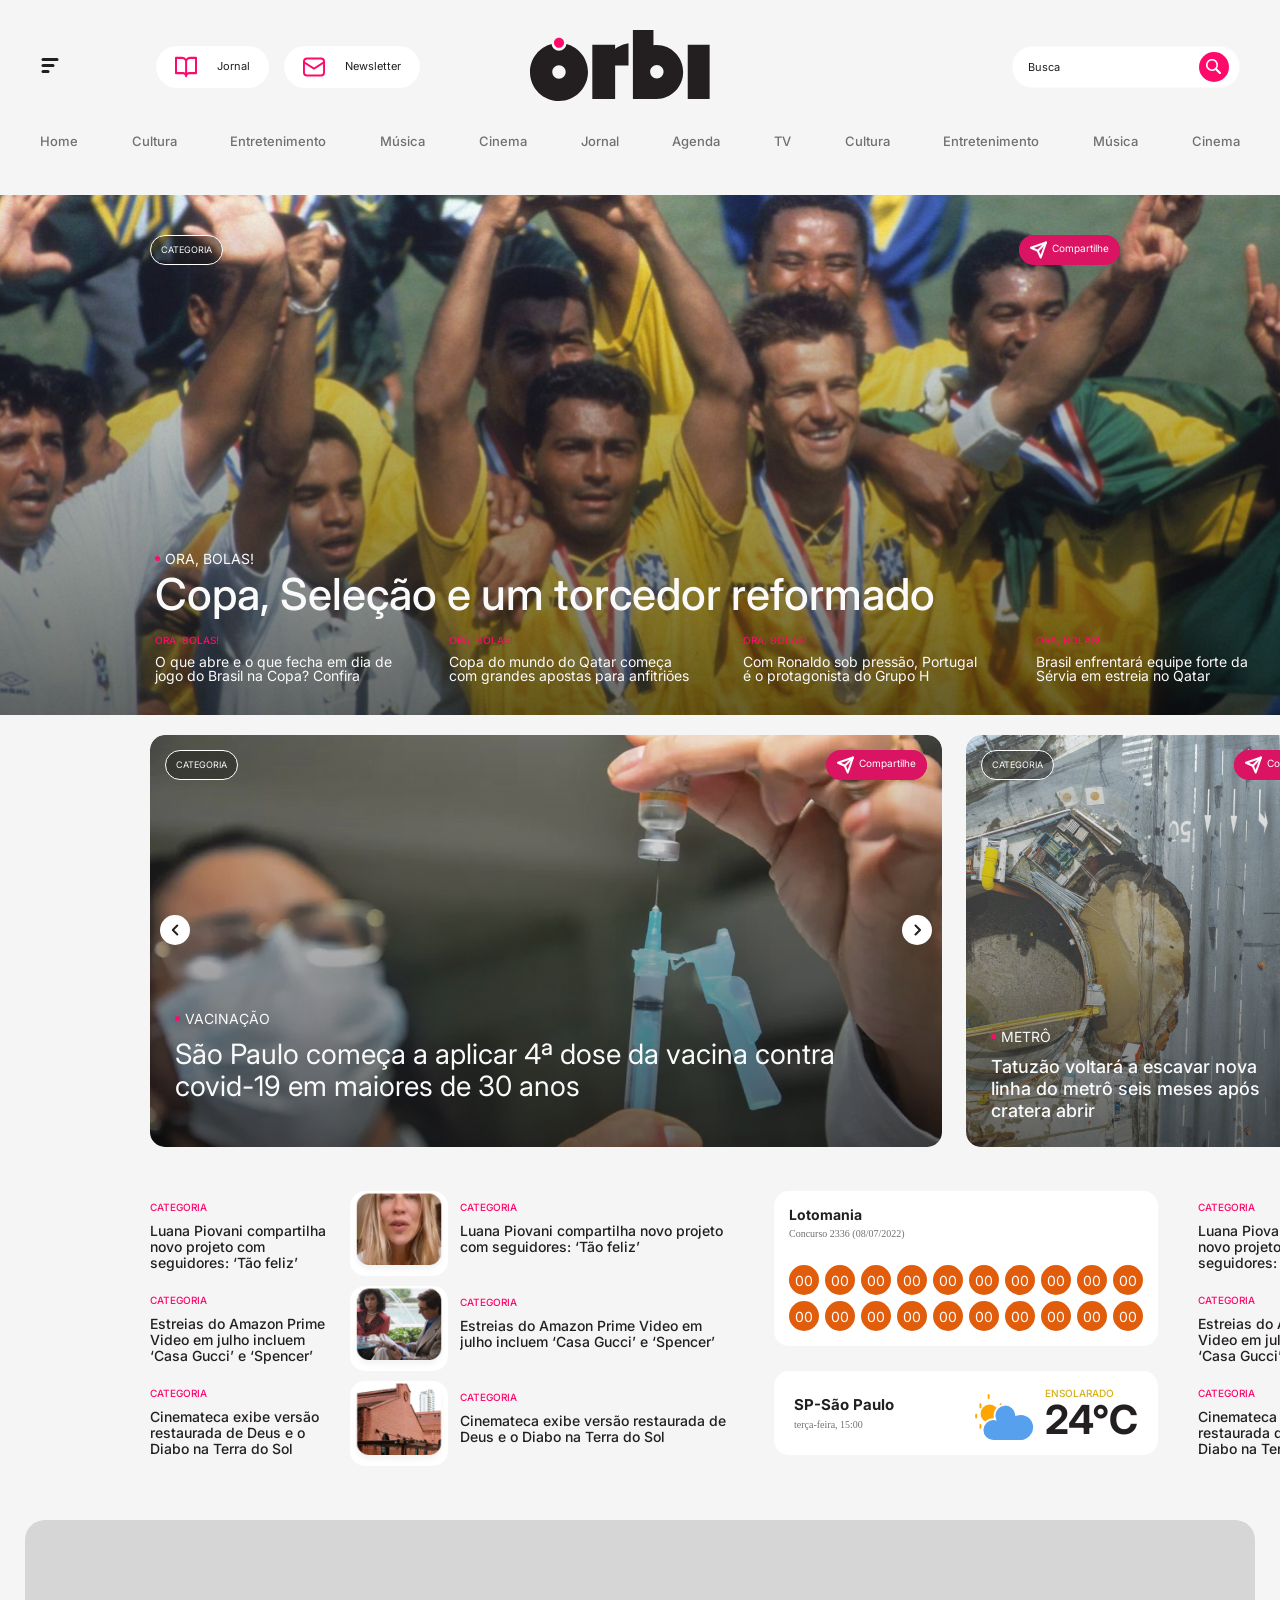
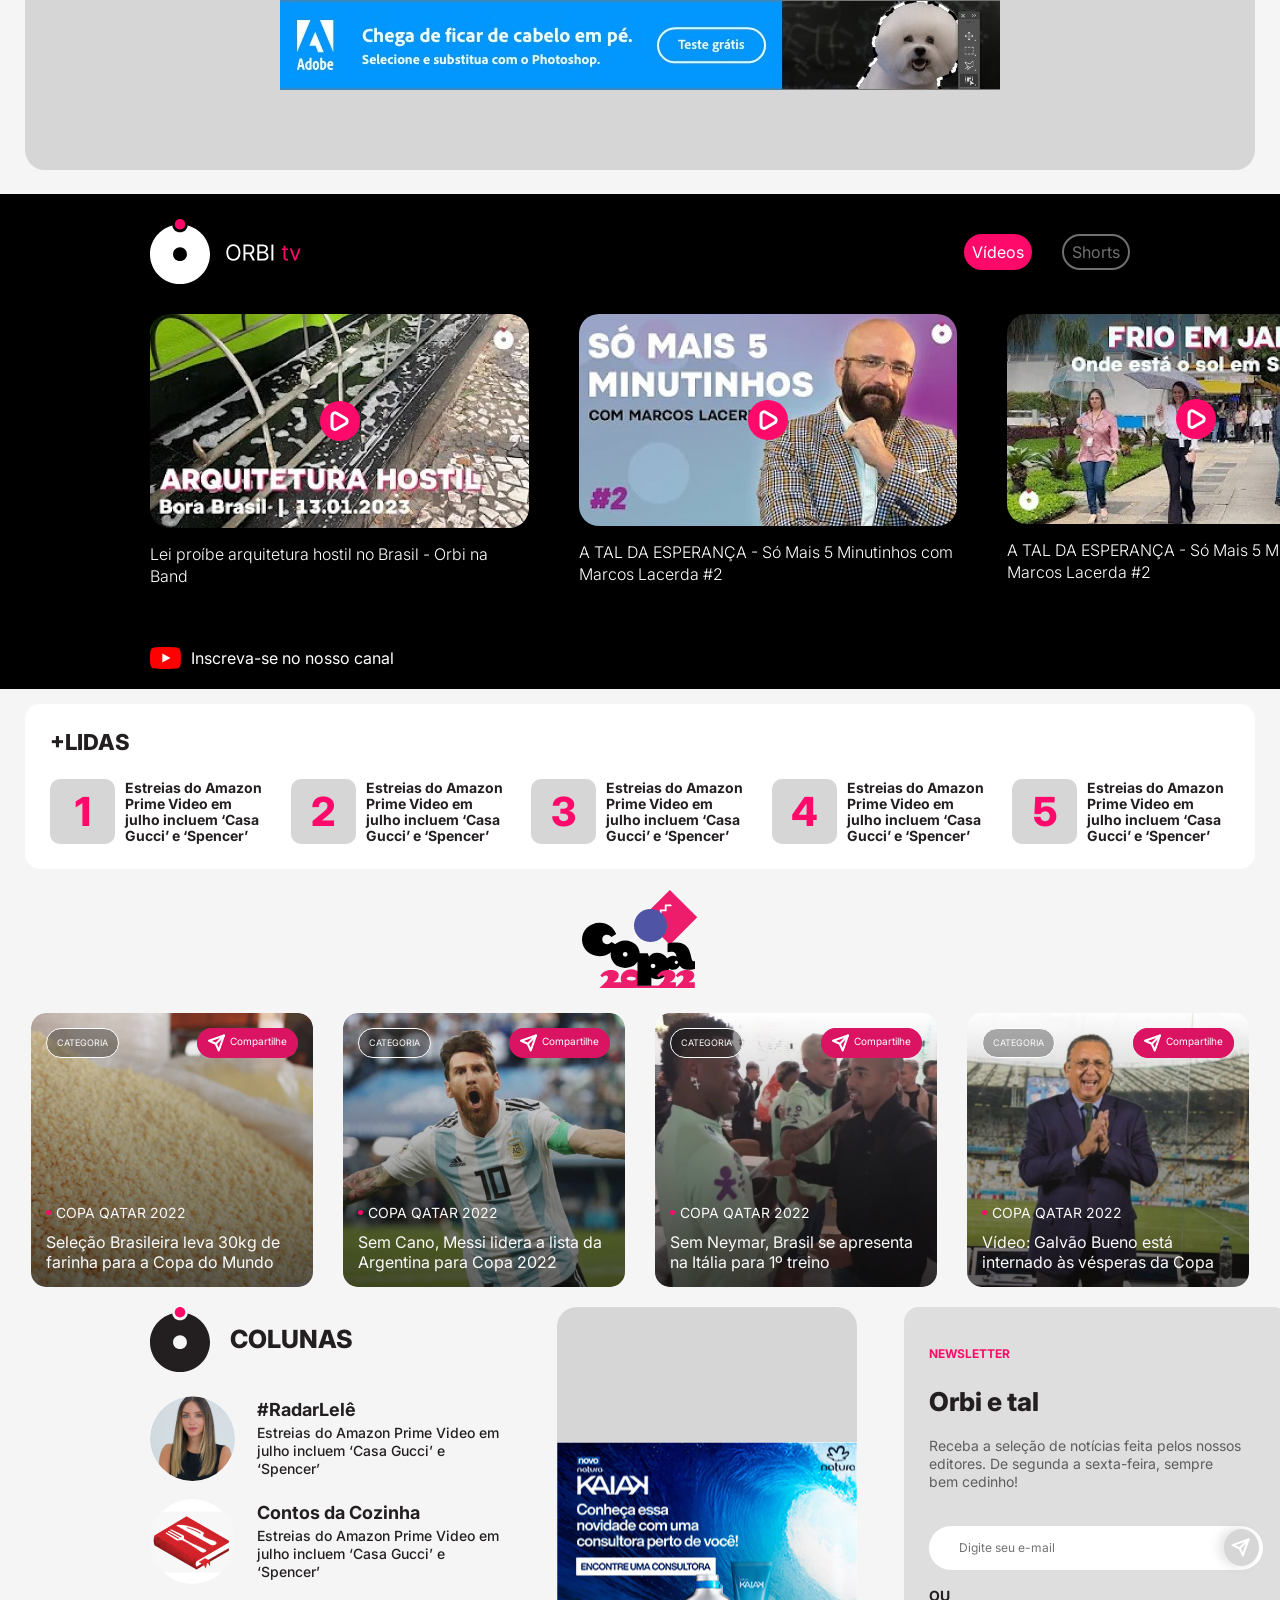
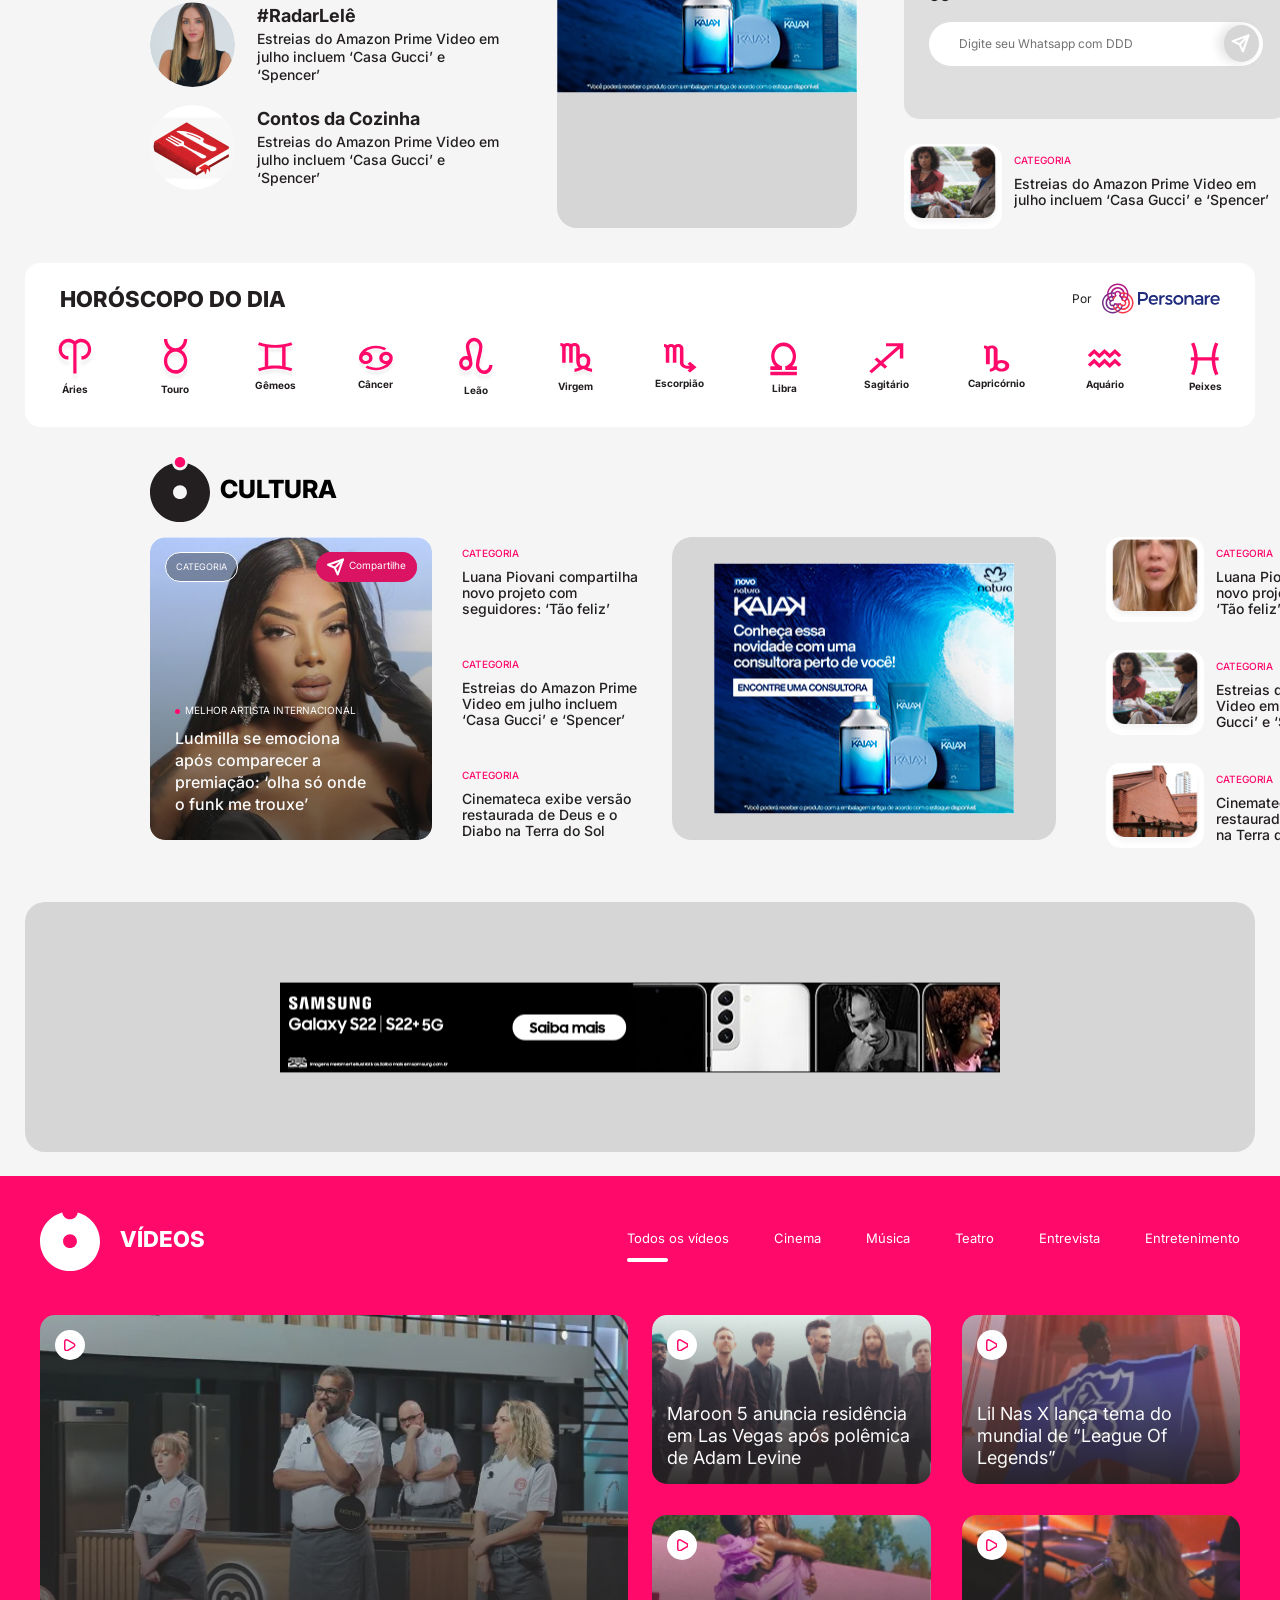
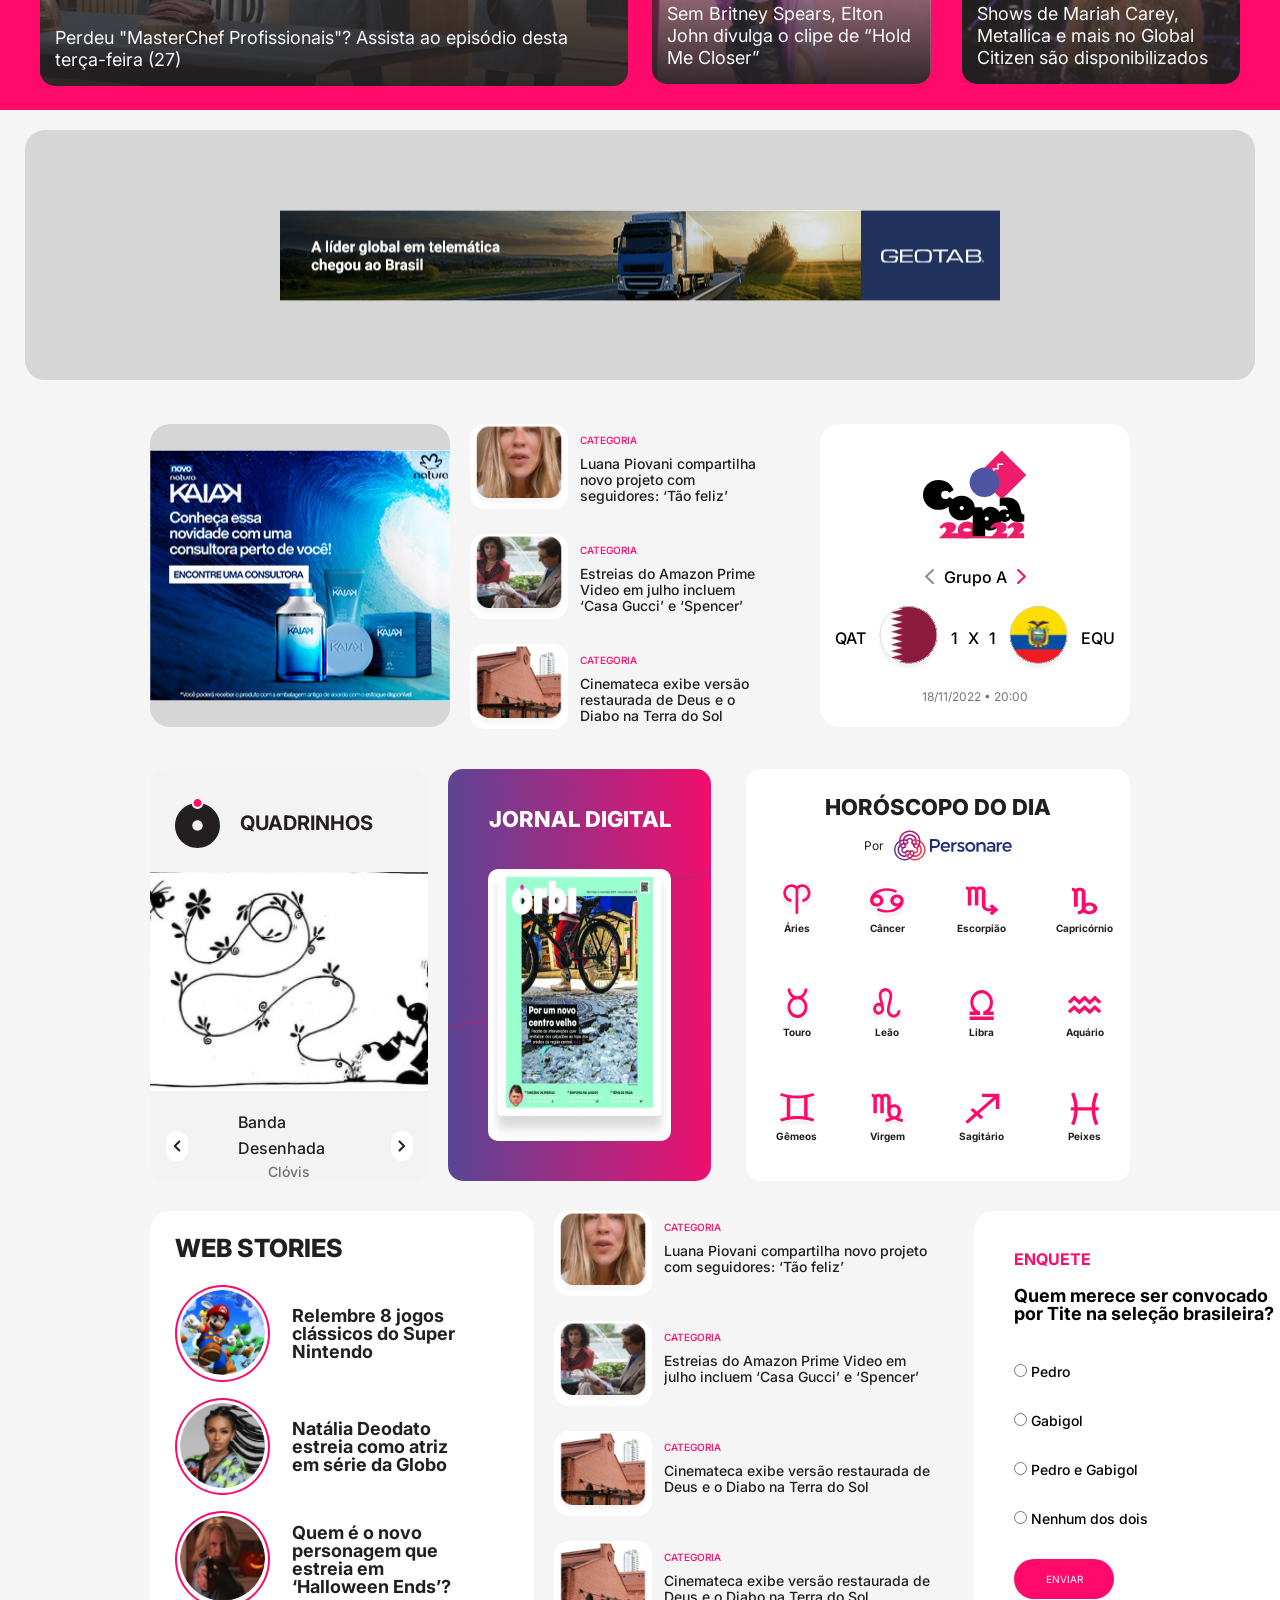
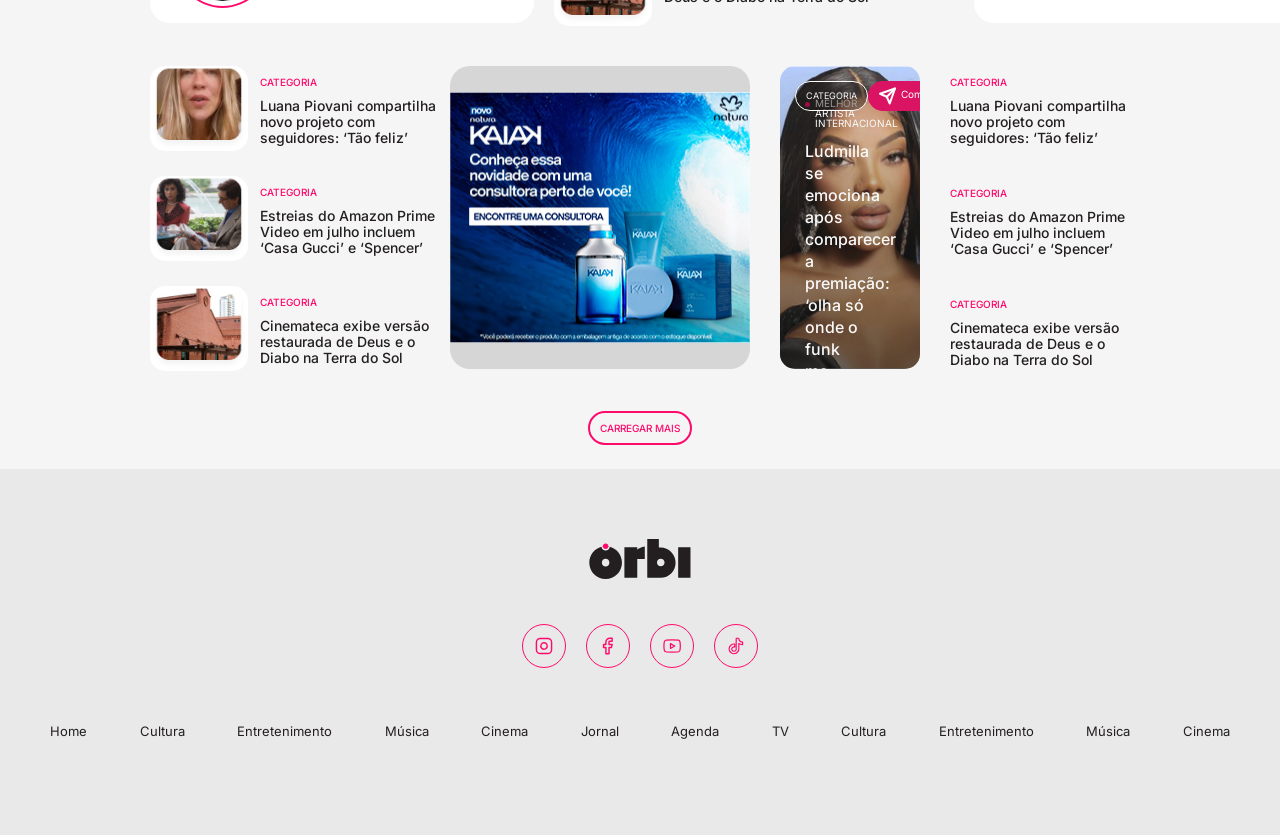
==== commit d8c15e2f: "fix errors" ====
--- a/index.html
+++ b/index.html
@@ -5,6 +5,7 @@
     <meta charset="UTF-8">
     <meta http-equiv="X-UA-Compatible" content="IE=edge">
     <meta name="viewport" content="width=device-width, initial-scale=1.0">
+    <meta name="description" content="Autor: Willyan Miranda, Teste para a empresa Mundiware">
     <title>Teste Mundiware</title>
     <link rel="stylesheet" type="text/css" href="./css/pages/header.css" media="screen" />
     <link rel="stylesheet" type="text/css" href="./css/base.css" media="screen" />
@@ -63,62 +64,62 @@
         <nav class="nav">
             <ul>
                 <li>
-                    <a>
+                    <a href="#">
                         Home
                     </a>
                 </li>
                 <li>
-                    <a>
+                    <a href="#">
                         Cultura
                     </a>
                 </li>
                 <li>
-                    <a>
+                    <a href="#">
                         Entretenimento
                     </a>
                 </li>
                 <li>
-                    <a>
+                    <a href="#">
                         Música
                     </a>
                 </li>
                 <li>
-                    <a>
+                    <a href="#">
                         Cinema
                     </a>
                 </li>
                 <li>
-                    <a>
+                    <a href="#">
                         Jornal
                     </a>
                 </li>
                 <li>
-                    <a>
+                    <a href="#">
                         Agenda
                     </a>
                 </li>
                 <li>
-                    <a>
+                    <a href="#">
                         TV
                     </a>
                 </li>
                 <li>
-                    <a>
+                    <a href="#">
                         Cultura
                     </a>
                 </li>
                 <li>
-                    <a>
+                    <a href="#">
                         Entretenimento
                     </a>
                 </li>
                 <li>
-                    <a>
+                    <a href="#">
                         Música
                     </a>
                 </li>
                 <li>
-                    <a>
+                    <a href="#">
                         Cinema
                     </a>
                 </li>
@@ -130,22 +131,22 @@
         <section class="stories-mobile">
             <article class="stories">
                 <div class="box">
-                    <a class="img-border">
+                    <a href="#" class="img-border">
                         <img alt="Imagem" src="/assets/img/mario_sunshine_webstories.jpg" />
                     </a>
                 </div>
                 <div class="box">
-                    <a class="img-border">
+                    <a href="#" class="img-border">
                         <img alt="Imagem" src="/assets/img/nati.jpg" />
                     </a>
                 </div>
                 <div class="box">
-                    <a class="img-border">
+                    <a href="#" class="img-border">
                         <img alt="Imagem" src="/assets/img/hallow.jpg" />
                     </a>
                 </div>
                 <div class="box">
-                    <a class="img-border">
+                    <a href="#" class="img-border">
                         <img alt="Imagem" src="/assets/img/mario_sunshine_webstories.jpg" />
                     </a>
                 </div>
@@ -167,7 +168,7 @@
                                         </label>
                                     </div>
                                 </header>
-                                <a>
+                                <a href="#">
                                     <div class="headline-carrosel-box">
                                         <span class="chapeu-point">
                                             ORA, BOLAS!
@@ -237,13 +238,13 @@
                                 </header>
                                 <div class="arrows-container">
                                     <div class="arrow-container">
-                                        <img src="./assets/icons/arrow-l.svg" />
+                                        <img src="./assets/icons/arrow-l.svg" alt="arrow" />
                                     </div>
                                     <div class="arrow-container">
-                                        <img src="./assets/icons/arrow-r.svg" />
+                                        <img src="./assets/icons/arrow-r.svg" alt="arrow" />
                                     </div>
                                 </div>
-                                <a>
+                                <a href="#">
                                     <div class="mancheteCarrossel-box">
                                         <span class="chapeu-point">
                                             VACINAÇÃO
@@ -269,7 +270,7 @@
                         </label>
                     </div>
                 </header>
-                <a>
+                <a href="#">
                     <div class="chamadaBoxAlta-box">
                         <span class="chapeu-point">
                             METRÔ
@@ -326,7 +327,7 @@
             </div>
             <div class="container-img">
                 <article class="ob-chamadaPadrao content-img">
-                    <a>
+                    <a href="#">
                         <img alt="Imagem" src="./assets/img/photo (3).jpg" />
                         <div class="chamadaPadrao-box">
                             <h3>CATEGORIA</h3>
@@ -340,7 +341,7 @@
                     </a>
                 </article>
                 <article class="ob-chamadaPadrao content-img">
-                    <a>
+                    <a href="#">
                         <img alt="Imagem" src="./assets/img/photo (4).jpg" />
                         <div class="chamadaPadrao-box">
                             <h3>CATEGORIA</h3>
@@ -354,7 +355,7 @@
                     </a>
                 </article>
                 <article class="ob-chamadaPadrao content-img">
-                    <a>
+                    <a href="#">
                         <img alt="Imagem" src="./assets/img/photo (5).jpg" />
                         <div class="chamadaPadrao-box">
                             <h3>CATEGORIA</h3>
@@ -378,26 +379,26 @@
                                         <h3>Concurso 2336 (08/07/2022)</h3>
                                     </header>
                                     <div class="result lotomania">
-                                        <span style="background-color:#F6650C;">00</span>
-                                        <span style="background-color:#F6650C;">00</span>
-                                        <span style="background-color:#F6650C;">00</span>
-                                        <span style="background-color:#F6650C;">00</span>
-                                        <span style="background-color:#F6650C;">00</span>
-                                        <span style="background-color:#F6650C;">00</span>
-                                        <span style="background-color:#F6650C;">00</span>
-                                        <span style="background-color:#F6650C;">00</span>
-                                        <span style="background-color:#F6650C;">00</span>
-                                        <span style="background-color:#F6650C;">00</span>
-                                        <span style="background-color:#F6650C;">00</span>
-                                        <span style="background-color:#F6650C;">00</span>
-                                        <span style="background-color:#F6650C;">00</span>
-                                        <span style="background-color:#F6650C;">00</span>
-                                        <span style="background-color:#F6650C;">00</span>
-                                        <span style="background-color:#F6650C;">00</span>
-                                        <span style="background-color:#F6650C;">00</span>
-                                        <span style="background-color:#F6650C;">00</span>
-                                        <span style="background-color:#F6650C;">00</span>
-                                        <span style="background-color:#F6650C;">00</span>
+                                        <span style="background-color:#e15d0b;">00</span>
+                                        <span style="background-color:#e15d0b;">00</span>
+                                        <span style="background-color:#e15d0b;">00</span>
+                                        <span style="background-color:#e15d0b;">00</span>
+                                        <span style="background-color:#e15d0b;">00</span>
+                                        <span style="background-color:#e15d0b;">00</span>
+                                        <span style="background-color:#e15d0b;">00</span>
+                                        <span style="background-color:#e15d0b;">00</span>
+                                        <span style="background-color:#e15d0b;">00</span>
+                                        <span style="background-color:#e15d0b;">00</span>
+                                        <span style="background-color:#e15d0b;">00</span>
+                                        <span style="background-color:#e15d0b;">00</span>
+                                        <span style="background-color:#e15d0b;">00</span>
+                                        <span style="background-color:#e15d0b;">00</span>
+                                        <span style="background-color:#e15d0b;">00</span>
+                                        <span style="background-color:#e15d0b;">00</span>
+                                        <span style="background-color:#e15d0b;">00</span>
+                                        <span style="background-color:#e15d0b;">00</span>
+                                        <span style="background-color:#e15d0b;">00</span>
+                                        <span style="background-color:#e15d0b;">00</span>
                                     </div>
                                 </li>
                             </ul>
@@ -424,7 +425,7 @@
             </div>
             <div class="container-text">
                 <article class="ob-chamadaPadrao content-text">
-                    <a>
+                    <a href="#">
                         <div class="chamadaPadrao-box">
                             <h3>CATEGORIA</h3>
                             <h2>
@@ -437,7 +438,7 @@
                     </a>
                 </article>
                 <article class="ob-chamadaPadrao content-text">
-                    <a>
+                    <a href="#">
                         <div class="chamadaPadrao-box">
                             <h3>CATEGORIA</h3>
                             <h2>
@@ -450,7 +451,7 @@
                     </a>
                 </article>
                 <article class="ob-chamadaPadrao content-text">
-                    <a>
+                    <a href="#">
                         <div class="chamadaPadrao-box">
                             <h3>CATEGORIA</h3>
                             <h2>
@@ -515,23 +516,23 @@
             <article class="ob-maisLidas extended">
                 <h2>+LIDAS</h2>
                 <div class="content">
-                    <a class="maisLidas-box">
+                    <a href="#" class="maisLidas-box">
                         <span>1</span>
                         <h2>Estreias do Amazon Prime Video em julho incluem ‘Casa Gucci’ e ‘Spencer’</h2>
                     </a>
-                    <a class="maisLidas-box">
+                    <a href="#" class="maisLidas-box">
                         <span>2</span>
                         <h2>Estreias do Amazon Prime Video em julho incluem ‘Casa Gucci’ e ‘Spencer’</h2>
                     </a>
-                    <a class="maisLidas-box">
+                    <a href="#" class="maisLidas-box">
                         <span>3</span>
                         <h2>Estreias do Amazon Prime Video em julho incluem ‘Casa Gucci’ e ‘Spencer’</h2>
                     </a>
-                    <a class="maisLidas-box">
+                    <a href="#" class="maisLidas-box">
                         <span>4</span>
                         <h2>Estreias do Amazon Prime Video em julho incluem ‘Casa Gucci’ e ‘Spencer’</h2>
                     </a>
-                    <a class="maisLidas-box">
+                    <a href="#" class="maisLidas-box">
                         <span>5</span>
                         <h2>Estreias do Amazon Prime Video em julho incluem ‘Casa Gucci’ e ‘Spencer’</h2>
                     </a>
@@ -554,7 +555,7 @@
                                 </label>
                             </div>
                         </header>
-                        <a>
+                        <a href="#">
                             <div class="copa-footer">
                                 <span class="chapeu-point">
                                     COPA QATAR 2022
@@ -577,7 +578,7 @@
                                 </label>
                             </div>
                         </header>
-                        <a>
+                        <a href="#">
                             <div class="copa-footer">
                                 <span class="chapeu-point">
                                     COPA QATAR 2022
@@ -600,7 +601,7 @@
                                 </label>
                             </div>
                         </header>
-                        <a>
+                        <a href="#">
                             <div class="copa-footer">
                                 <span class="chapeu-point">
                                     COPA QATAR 2022
@@ -623,7 +624,7 @@
                                 </label>
                             </div>
                         </header>
-                        <a>
+                        <a href="#">
                             <div class="copa-footer">
                                 <span class="chapeu-point">
                                     COPA QATAR 2022
@@ -642,7 +643,7 @@
         <section class="section-colunas">
             <article class="ob-colunas">
                 <header>
-                    <a>
+                    <a href="#">
                         <img loading="lazy" alt="Orbi" src="/assets/icons/logo-dark.svg" />
                         <h2>COLUNAS</h2>
                     </a>
@@ -652,64 +653,64 @@
                         <ul class="splide__list">
                             <li class="splide__slide colunas">
                                 <div class="box">
-                                    <a>
+                                    <a href="#">
                                         <img loading="lazy" alt="imagem" src="/assets/img/lele.jpg" />
                                     </a>
                                     <div class="info">
-                                        <a>
+                                        <a href="#">
                                             <h2>
                                                 #RadarLelê
                                             </h2>
                                         </a>
-                                        <a>
+                                        <a href="#">
                                             <h3>Estreias do Amazon Prime Video em julho incluem ‘Casa Gucci’ e ‘Spencer’
                                             </h3>
                                         </a>
                                     </div>
                                 </div>
                                 <div class="box">
-                                    <a>
+                                    <a href="#">
                                         <img alt="Imagem" src="/assets/img/receitas.jpg" />
                                     </a>
                                     <div class="info">
-                                        <a>
+                                        <a href="#">
                                             <h2>
                                                 Contos da Cozinha
                                             </h2>
                                         </a>
-                                        <a>
+                                        <a href="#">
                                             <h3>Estreias do Amazon Prime Video em julho incluem ‘Casa Gucci’ e ‘Spencer’
                                             </h3>
                                         </a>
                                     </div>
                                 </div>
                                 <div class="box">
-                                    <a>
+                                    <a href="#">
                                         <img alt="Imagem" src="/assets/img/lele.jpg" />
                                     </a>
                                     <div class="info">
-                                        <a>
+                                        <a href="#">
                                             <h2>
                                                 #RadarLelê
                                             </h2>
                                         </a>
-                                        <a>
+                                        <a href="#">
                                             <h3>Estreias do Amazon Prime Video em julho incluem ‘Casa Gucci’ e ‘Spencer’
                                             </h3>
                                         </a>
                                     </div>
                                 </div>
                                 <div class="box">
-                                    <a>
+                                    <a href="#">
                                         <img alt="Imagem" src="/assets/img/receitas.jpg" />
                                     </a>
                                     <div class="info">
-                                        <a>
+                                        <a href="#">
                                             <h2>
                                                 Contos da Cozinha
                                             </h2>
                                         </a>
-                                        <a>
+                                        <a href="#">
                                             <h3>Estreias do Amazon Prime Video em julho incluem ‘Casa Gucci’ e ‘Spencer’
                                             </h3>
                                         </a>
@@ -722,7 +723,7 @@
             </article>
 
             <section class="publi-container">
-                <img src="./assets/img/kaiak.jpg" alt="imagem" />
+                <img src="./assets/img/kaiak.jpg" alt="imagem" style="width: 300px; height: 251px;" />
             </section>
 
             <section class="newsletter-container">
@@ -750,7 +751,7 @@
                 </section>
 
                 <article class="ob-chamadaPadrao content-img">
-                    <a>
+                    <a href="#">
                         <img alt="Imagem" src="./assets/img/photo (4).jpg" />
                         <div class="chamadaPadrao-box">
                             <h3>CATEGORIA</h3>
@@ -770,29 +771,29 @@
         <section class="section-horoscopo">
             <article class="ob-horoscopo extended mw-shadow4">
                 <header>
-                    <a>
+                    <a href="#">
                         <h2>HORÓSCOPO DO DIA</h2>
                     </a>
-                    <a>
+                    <a href="#">
                         Por <img src="./assets/icons/logo-personare.svg" alt="personare" />
                     </a>
                 </header>
                 <div class="content">
-                    <a>
+                    <a href="#">
                         <img src="./assets/icons/aries.svg" alt="aries" />
                         Áries
                     </a>
-                    <a><img src="./assets/icons/touro.svg" alt="taurus" />Touro</a>
-                    <a><img src="./assets/icons/gêmeos.svg" alt="gemini" />Gêmeos</a>
-                    <a><img src="./assets/icons/cancer.svg" alt="cancer" />Câncer</a>
-                    <a><img src="./assets/icons/leão.svg" alt="leo" />Leão</a>
-                    <a><img src="./assets/icons/virgem.svg" alt="virgo" />Virgem</a>
-                    <a><img src="./assets/icons/escorpião.svg" alt="scorpio" />Escorpião</a>
-                    <a><img src="./assets/icons/libra.svg" alt="Libra" />Libra</a>
-                    <a><img src="./assets/icons/sagitário.svg" alt="sagittarius" />Sagitário</a>
-                    <a><img src="./assets/icons/capricórnio.svg" alt="capricorn" />Capricórnio</a>
-                    <a><img src="./assets/icons/aquário.svg" alt="aquarius" />Aquário</a>
-                    <a><img src="./assets/icons/peixes.svg" alt="pisces" />Peixes</a>
+                    <a href="#"><img src="./assets/icons/touro.svg" alt="taurus" />Touro</a>
+                    <a href="#"><img src="./assets/icons/gêmeos.svg" alt="gemini" />Gêmeos</a>
+                    <a href="#"><img src="./assets/icons/cancer.svg" alt="cancer" />Câncer</a>
+                    <a href="#"><img src="./assets/icons/leão.svg" alt="leo" />Leão</a>
+                    <a href="#"><img src="./assets/icons/virgem.svg" alt="virgo" />Virgem</a>
+                    <a href="#"><img src="./assets/icons/escorpião.svg" alt="scorpio" />Escorpião</a>
+                    <a href="#"><img src="./assets/icons/libra.svg" alt="Libra" />Libra</a>
+                    <a href="#"><img src="./assets/icons/sagitário.svg" alt="sagittarius" />Sagitário</a>
+                    <a href="#"><img src="./assets/icons/capricórnio.svg" alt="capricorn" />Capricórnio</a>
+                    <a href="#"><img src="./assets/icons/aquário.svg" alt="aquarius" />Aquário</a>
+                    <a href="#"><img src="./assets/icons/peixes.svg" alt="pisces" />Peixes</a>
                 </div>
             </article>
         </section>
@@ -815,7 +816,7 @@
                                 </label>
                             </div>
                         </header>
-                        <a>
+                        <a href="#">
                             <div class="chamadaBoxAlta-box">
                                 <span class="chapeu-point" style="font-size: 10px;">
                                     MELHOR ARTISTA INTERNACIONAL
@@ -830,7 +831,7 @@
 
                     <div class="container-text" style="gap: 18px;">
                         <article class="ob-chamadaPadrao content-text">
-                            <a>
+                            <a href="#">
                                 <div class="chamadaPadrao-box">
                                     <h3>CATEGORIA</h3>
                                     <h2>
@@ -843,7 +844,7 @@
                             </a>
                         </article>
                         <article class="ob-chamadaPadrao content-text">
-                            <a>
+                            <a href="#">
                                 <div class="chamadaPadrao-box">
                                     <h3>CATEGORIA</h3>
                                     <h2>
@@ -856,7 +857,7 @@
                             </a>
                         </article>
                         <article class="ob-chamadaPadrao content-text">
-                            <a>
+                            <a href="#">
                                 <div class="chamadaPadrao-box">
                                     <h3>CATEGORIA</h3>
                                     <h2>
@@ -870,12 +871,12 @@
                     </div>
 
                     <section class="publi-container" style="width: 384px; height: 303px;">
-                        <img src="./assets/img/kaiak.jpg" alt="imagem" style="width: 325px; height: 255px;" />
+                        <img src="./assets/img/kaiak.jpg" alt="imagem" style="width: 300px; height: 251px;" />
                     </section>
 
                     <div class="container-img" style="gap: 18px;">
                         <article class="ob-chamadaPadrao content-img">
-                            <a>
+                            <a href="#">
                                 <img alt="Imagem" src="./assets/img/photo (3).jpg" />
                                 <div class="chamadaPadrao-box" style="padding-right: 70px;">
                                     <h3>CATEGORIA</h3>
@@ -889,7 +890,7 @@
                             </a>
                         </article>
                         <article class="ob-chamadaPadrao content-img">
-                            <a>
+                            <a href="#">
                                 <img alt="Imagem" src="./assets/img/photo (4).jpg" />
                                 <div class="chamadaPadrao-box" style="padding-right: 70px;">
                                     <h3>CATEGORIA</h3>
@@ -903,7 +904,7 @@
                             </a>
                         </article>
                         <article class="ob-chamadaPadrao content-img">
-                            <a>
+                            <a href="#">
                                 <img alt="Imagem" src="./assets/img/photo (5).jpg" />
                                 <div class="chamadaPadrao-box" style="padding-right: 70px;">
                                     <h3>CATEGORIA</h3>
@@ -927,7 +928,7 @@
         </section>
 
         <section class="ob-videos">
-            <section class="ob-tv" style="background-image:url(/themes/default/assets/img/bg.svg)">
+            <section class="ob-tv">
                 <div class="wrapper">
                     <header>
                         <div class="tv">
@@ -1076,12 +1077,12 @@
             <section class="row">
 
                 <section class="publi-container" style="width: 384px; height: 303px;">
-                    <img src="./assets/img/kaiak.jpg" alt="imagem" style="width: 300px; height: 255px;" />
+                    <img src="./assets/img/kaiak.jpg" alt="imagem" style="width: 300px; height: 251px;" />
                 </section>
 
                 <div class="container-img" style="gap: 15px; margin-right: 0; width: 350px;">
                     <article class="ob-chamadaPadrao content-img" style="padding-right: 80px;">
-                        <a>
+                        <a href="#">
                             <img alt="Imagem" src="./assets/img/photo (3).jpg" />
                             <div class="chamadaPadrao-box">
                                 <h3>CATEGORIA</h3>
@@ -1095,7 +1096,7 @@
                         </a>
                     </article>
                     <article class="ob-chamadaPadrao content-img" style="padding-right: 80px;">
-                        <a>
+                        <a href="#">
                             <img alt="Imagem" src="./assets/img/photo (4).jpg" />
                             <div class="chamadaPadrao-box">
                                 <h3>CATEGORIA</h3>
@@ -1109,7 +1110,7 @@
                         </a>
                     </article>
                     <article class="ob-chamadaPadrao content-img" style="padding-right: 80px;">
-                        <a>
+                        <a href="#">
                             <img alt="Imagem" src="./assets/img/photo (5).jpg" />
                             <div class="chamadaPadrao-box">
                                 <h3>CATEGORIA</h3>
@@ -1179,29 +1180,29 @@
                 <section class="section-horoscopo-minimal">
                     <article class="ob-horoscopo-minimal extended">
                         <header>
-                            <a>
+                            <a href="#">
                                 <h2>HORÓSCOPO DO DIA</h2>
                             </a>
-                            <a>
+                            <a href="#">
                                 Por <img src="./assets/icons/logo-personare.svg" alt="personare" />
                             </a>
                         </header>
                         <div class="content">
-                            <a>
+                            <a href="#">
                                 <img src="./assets/icons/aries.svg" alt="aries" />
                                 Áries
                             </a>
-                            <a><img src="./assets/icons/touro.svg" alt="taurus" />Touro</a>
-                            <a><img src="./assets/icons/gêmeos.svg" alt="gemini" />Gêmeos</a>
-                            <a><img src="./assets/icons/cancer.svg" alt="cancer" />Câncer</a>
-                            <a><img src="./assets/icons/leão.svg" alt="leo" />Leão</a>
-                            <a><img src="./assets/icons/virgem.svg" alt="virgo" />Virgem</a>
-                            <a><img src="./assets/icons/escorpião.svg" alt="scorpio" />Escorpião</a>
-                            <a><img src="./assets/icons/libra.svg" alt="Libra" />Libra</a>
-                            <a><img src="./assets/icons/sagitário.svg" alt="sagittarius" />Sagitário</a>
-                            <a><img src="./assets/icons/capricórnio.svg" alt="capricorn" />Capricórnio</a>
-                            <a><img src="./assets/icons/aquário.svg" alt="aquarius" />Aquário</a>
-                            <a><img src="./assets/icons/peixes.svg" alt="pisces" />Peixes</a>
+                            <a href="#"><img src="./assets/icons/touro.svg" alt="taurus" />Touro</a>
+                            <a href="#"><img src="./assets/icons/gêmeos.svg" alt="gemini" />Gêmeos</a>
+                            <a href="#"><img src="./assets/icons/cancer.svg" alt="cancer" />Câncer</a>
+                            <a href="#"><img src="./assets/icons/leão.svg" alt="leo" />Leão</a>
+                            <a href="#"><img src="./assets/icons/virgem.svg" alt="virgo" />Virgem</a>
+                            <a href="#"><img src="./assets/icons/escorpião.svg" alt="scorpio" />Escorpião</a>
+                            <a href="#"><img src="./assets/icons/libra.svg" alt="Libra" />Libra</a>
+                            <a href="#"><img src="./assets/icons/sagitário.svg" alt="sagittarius" />Sagitário</a>
+                            <a href="#"><img src="./assets/icons/capricórnio.svg" alt="capricorn" />Capricórnio</a>
+                            <a href="#"><img src="./assets/icons/aquário.svg" alt="aquarius" />Aquário</a>
+                            <a href="#"><img src="./assets/icons/peixes.svg" alt="pisces" />Peixes</a>
                         </div>
                     </article>
                 </section>
@@ -1210,7 +1211,7 @@
                 <section class="section-web-stories">
                     <article class="web-stories">
                         <header>
-                            <a>
+                            <a href="#">
                                 <h2>WEB STORIES</h2>
                             </a>
                         </header>
@@ -1219,11 +1220,11 @@
                                 <ul class="splide__list">
                                     <li class="splide__slide colunas">
                                         <div class="box">
-                                            <a class="img-border">
+                                            <a href="#" class="img-border">
                                                 <img alt="Imagem" src="/assets/img/mario_sunshine_webstories.jpg" />
                                             </a>
                                             <div class="info">
-                                                <a>
+                                                <a href="#">
                                                     <h2>
                                                         Relembre 8 jogos clássicos do Super Nintendo
                                                     </h2>
@@ -1231,11 +1232,11 @@
                                             </div>
                                         </div>
                                         <div class="box">
-                                            <a class="img-border">
+                                            <a href="#" class="img-border">
                                                 <img alt="Imagem" src="/assets/img/nati.jpg" />
                                             </a>
                                             <div class="info">
-                                                <a>
+                                                <a href="#">
                                                     <h2>
                                                         Natália Deodato estreia como atriz em série da Globo
                                                     </h2>
@@ -1243,11 +1244,11 @@
                                             </div>
                                         </div>
                                         <div class="box">
-                                            <a class="img-border">
+                                            <a href="#" class="img-border">
                                                 <img alt="Imagem" src="/assets/img/hallow.jpg" />
                                             </a>
                                             <div class="info">
-                                                <a>
+                                                <a href="#">
                                                     <h2>
                                                         Quem é o novo personagem que estreia em ‘Halloween Ends’?
                                                     </h2>
@@ -1263,7 +1264,7 @@
 
                 <div class="container-img" id="section-container-img" style="gap: 15px; margin-right: 0; width: 350px;">
                     <article class="ob-chamadaPadrao content-img">
-                        <a>
+                        <a href="#">
                             <img alt="Imagem" src="./assets/img/photo (3).jpg" />
                             <div class="chamadaPadrao-box">
                                 <h3>CATEGORIA</h3>
@@ -1277,7 +1278,7 @@
                         </a>
                     </article>
                     <article class="ob-chamadaPadrao content-img">
-                        <a>
+                        <a href="#">
                             <img alt="Imagem" src="./assets/img/photo (4).jpg" />
                             <div class="chamadaPadrao-box">
                                 <h3>CATEGORIA</h3>
@@ -1291,7 +1292,7 @@
                         </a>
                     </article>
                     <article class="ob-chamadaPadrao content-img">
-                        <a>
+                        <a href="#">
                             <img alt="Imagem" src="./assets/img/photo (5).jpg" />
                             <div class="chamadaPadrao-box">
                                 <h3>CATEGORIA</h3>
@@ -1304,7 +1305,7 @@
                         </a>
                     </article>
                     <article class="ob-chamadaPadrao content-img">
-                        <a>
+                        <a href="#">
                             <img alt="Imagem" src="./assets/img/photo (5).jpg" />
                             <div class="chamadaPadrao-box">
                                 <h3>CATEGORIA</h3>
@@ -1355,7 +1356,7 @@
             <section class="row">
                 <div class="container-img" style="gap: 15px; margin-right: 0; width: 300px; margin-left: 0;">
                     <article class="ob-chamadaPadrao content-img" style="padding-right: 80px;">
-                        <a>
+                        <a href="#">
                             <img alt="Imagem" src="./assets/img/photo (3).jpg" />
                             <div class="chamadaPadrao-box">
                                 <h3>CATEGORIA</h3>
@@ -1369,7 +1370,7 @@
                         </a>
                     </article>
                     <article class="ob-chamadaPadrao content-img" style="padding-right: 80px;">
-                        <a>
+                        <a href="#">
                             <img alt="Imagem" src="./assets/img/photo (4).jpg" />
                             <div class="chamadaPadrao-box">
                                 <h3>CATEGORIA</h3>
@@ -1383,7 +1384,7 @@
                         </a>
                     </article>
                     <article class="ob-chamadaPadrao content-img" style="padding-right: 80px;">
-                        <a>
+                        <a href="#">
                             <img alt="Imagem" src="./assets/img/photo (5).jpg" />
                             <div class="chamadaPadrao-box">
                                 <h3>CATEGORIA</h3>
@@ -1398,7 +1399,7 @@
                 </div>
 
                 <section class="publi-container" style="width: 384px; height: 303px; margin-right: 30px;">
-                    <img src="./assets/img/kaiak.jpg" alt="imagem" style="width: 300px; height: 255px;" />
+                    <img src="./assets/img/kaiak.jpg" alt="imagem" style="width: 300px; height: 251px;" />
                 </section>
 
                 <article class="ob-chamadaBoxAlta"
@@ -1412,7 +1413,7 @@
                             </label>
                         </div>
                     </header>
-                    <a>
+                    <a href="#">
                         <div class="chamadaBoxAlta-box">
                             <span class="chapeu-point" style="font-size: 10px;">
                                 MELHOR ARTISTA INTERNACIONAL
@@ -1427,7 +1428,7 @@
 
                 <div class="container-text" style="gap: 18px;">
                     <article class="ob-chamadaPadrao content-text">
-                        <a>
+                        <a href="#">
                             <div class="chamadaPadrao-box">
                                 <h3>CATEGORIA</h3>
                                 <h2>
@@ -1440,7 +1441,7 @@
                         </a>
                     </article>
                     <article class="ob-chamadaPadrao content-text">
-                        <a>
+                        <a href="#">
                             <div class="chamadaPadrao-box">
                                 <h3>CATEGORIA</h3>
                                 <h2>
@@ -1453,7 +1454,7 @@
                         </a>
                     </article>
                     <article class="ob-chamadaPadrao content-text">
-                        <a>
+                        <a href="#">
                             <div class="chamadaPadrao-box">
                                 <h3>CATEGORIA</h3>
                                 <h2>
@@ -1477,77 +1478,77 @@
                 <div class="ob-wrapper">
                     <img src="/assets/icons/logo.svg" alt="Orbi">
                     <div class="social">
-                        <a>
+                        <a href="#">
                             <img src="/assets/icons/insta-pink.svg" alt="i">
                         </a>
-                        <a>
+                        <a href="#">
                             <img src="/assets/icons/facebook.svg" alt="i">
                         </a>
-                        <a>
+                        <a href="#">
                             <img src="/assets/icons/Icon feather-youtube.svg" alt="i">
                         </a>
-                        <a>
+                        <a href="#">
                             <img src="/assets/icons/tiktok.svg" alt="i">
                         </a>
                     </div>
                     <ul>
                         <li>
-                            <a>
+                            <a href="#">
                                 Home
                             </a>
                         </li>
                         <li>
-                            <a>
+                            <a href="#">
                                 Cultura
                             </a>
                         </li>
                         <li>
-                            <a>
+                            <a href="#">
                                 Entretenimento
                             </a>
                         </li>
                         <li>
-                            <a>
+                            <a href="#">
                                 Música
                             </a>
                         </li>
                         <li>
-                            <a>
+                            <a href="#">
                                 Cinema
                             </a>
                         </li>
                         <li>
-                            <a>
+                            <a href="#">
                                 Jornal
                             </a>
                         </li>
                         <li>
-                            <a>
+                            <a href="#">
                                Agenda
                             </a>
                         </li>
                         <li>
-                            <a>
+                            <a href="#">
                                 TV
                             </a>
                         </li>
                         <li>
-                            <a>
+                            <a href="#">
                                Cultura
                             </a>
                         </li>
                         <li>
-                            <a>
+                            <a href="#">
                                 Entretenimento
                             </a>
                         </li>
                         <li>
-                            <a>
+                            <a href="#">
                                 Música
                             </a>
                         </li>
                         <li>
-                            <a>
+                            <a href="#">
                                 Cinema
                             </a>
                         </li>
--- a/css/base.css
+++ b/css/base.css
@@ -118,7 +118,7 @@
     gap: 5px;
     text-transform: capitalize;
     padding: 5px 10px;
-    border: 1px solid #ff0a6b;
+    border: 1px solid #da1462;
     width: fit-content;
     border-radius: 40px;
     font-size: 11px;
@@ -224,38 +224,6 @@
     overflow: hidden
 }
 
-.mw-shadow1 {
-    box-shadow: rgba(0,0,0,.18) 0 2px 4px
-}
-
-.mw-shadow2 {
-    box-shadow: rgba(9,30,66,.25) 0 4px 8px -2px,rgba(9,30,66,.08) 0 0 0 1px
-}
-
-.mw-shadow3 {
-    box-shadow: 0 3px 6px rgba(0,0,0,.16),0 3px 6px rgba(0,0,0,.23)
-}
-
-.mw-shadow4 {
-    -webkit-box-shadow: 0 0 7px 6px rgb(137 137 137/4%);
-    box-shadow: 0 0 7px 6px rgb(137 137 137/20%)
-}
-
-.mw-shadow5 {
-    -webkit-box-shadow: 0 0 7px 6px rgb(137 137 137/4%);
-    box-shadow: 0 0 6px 2px rgb(137 137 137/14%)
-}
-
-.mw-shadow6 {
-    -webkit-box-shadow: inset -3px -50px 11px -2px rgb(0 0 0/39%);
-    box-shadow: inset -3px -384px 1px -2px rgb(0 0 0/39%)
-}
-
-.mw-shadow7 {
-    -webkit-box-shadow: inset -1px -12px 29px 20px rgb(0 0 0/70%);
-    box-shadow: inset -1px -12px 29px 20px rgb(0 0 0/70%)
-}
-
 .mw-area {
     display: grid;
     grid-template-columns: repeat(12,1fr);
@@ -273,7 +241,7 @@
     display: flex;
     gap: 10px;
     align-items: center;
-    background-color: #ff0a6b;
+    background-color: #da1462;
     border-radius: 20px;
     position: relative;
     font-family: 'Inter', sans-serif;
@@ -283,7 +251,7 @@
     font-family: 'Inter', sans-serif;
     font-size: 10px;
     line-height: 14px;
-    color: #fafafa;
+    color: #ffffff;
     cursor: pointer;
     -webkit-user-select: none;
     -ms-user-select: none;
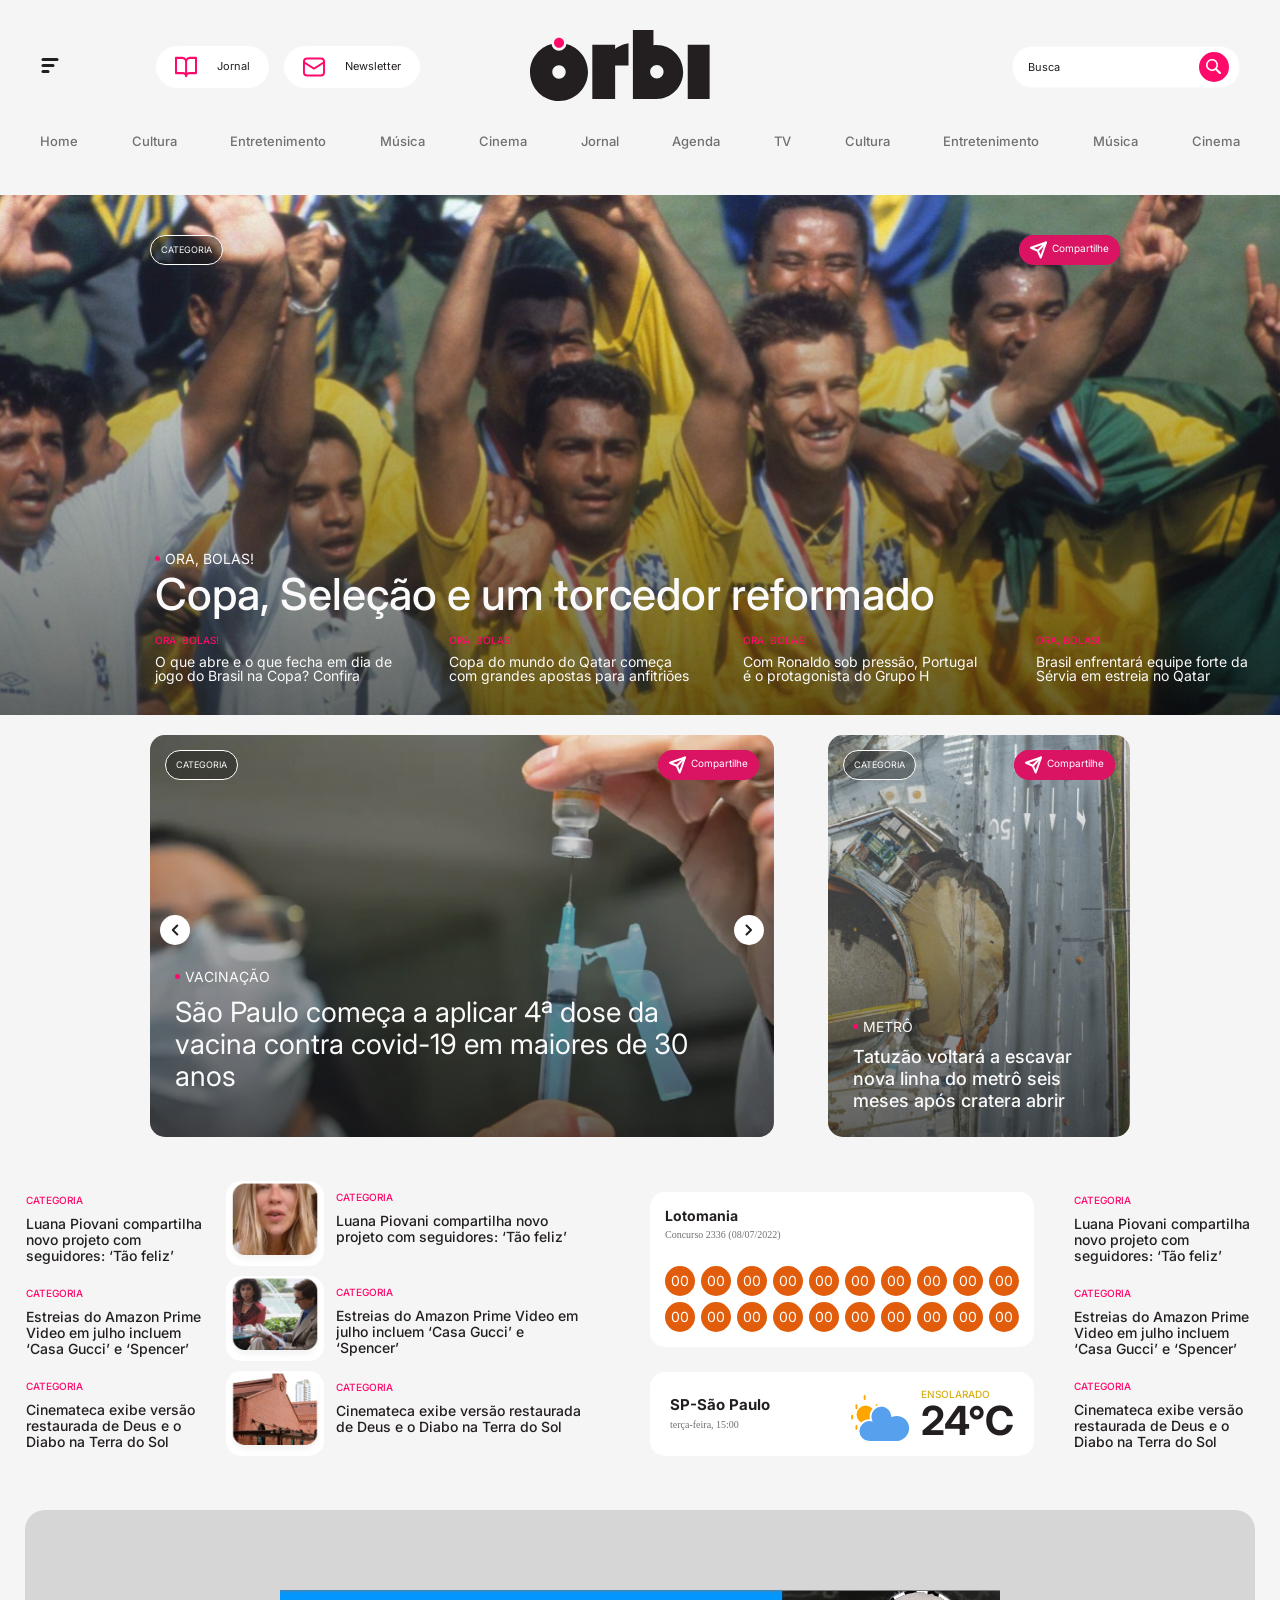
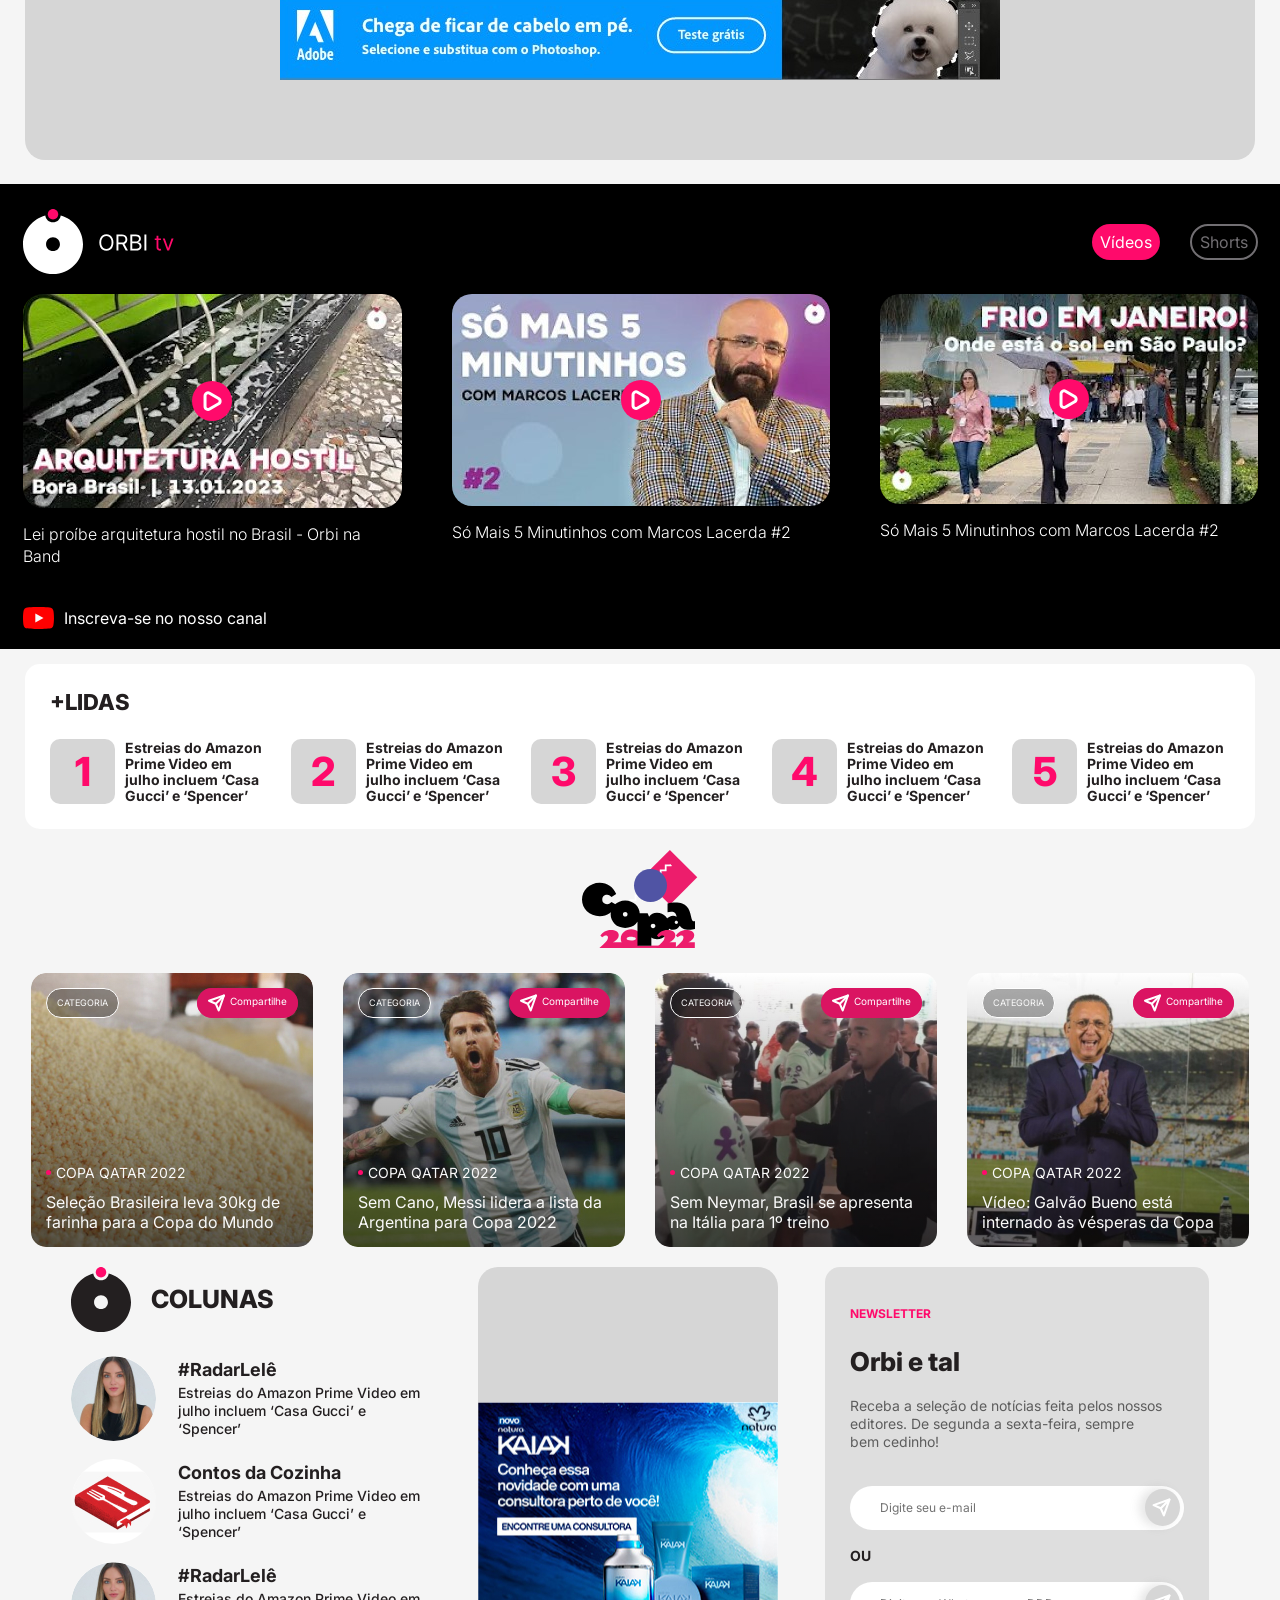
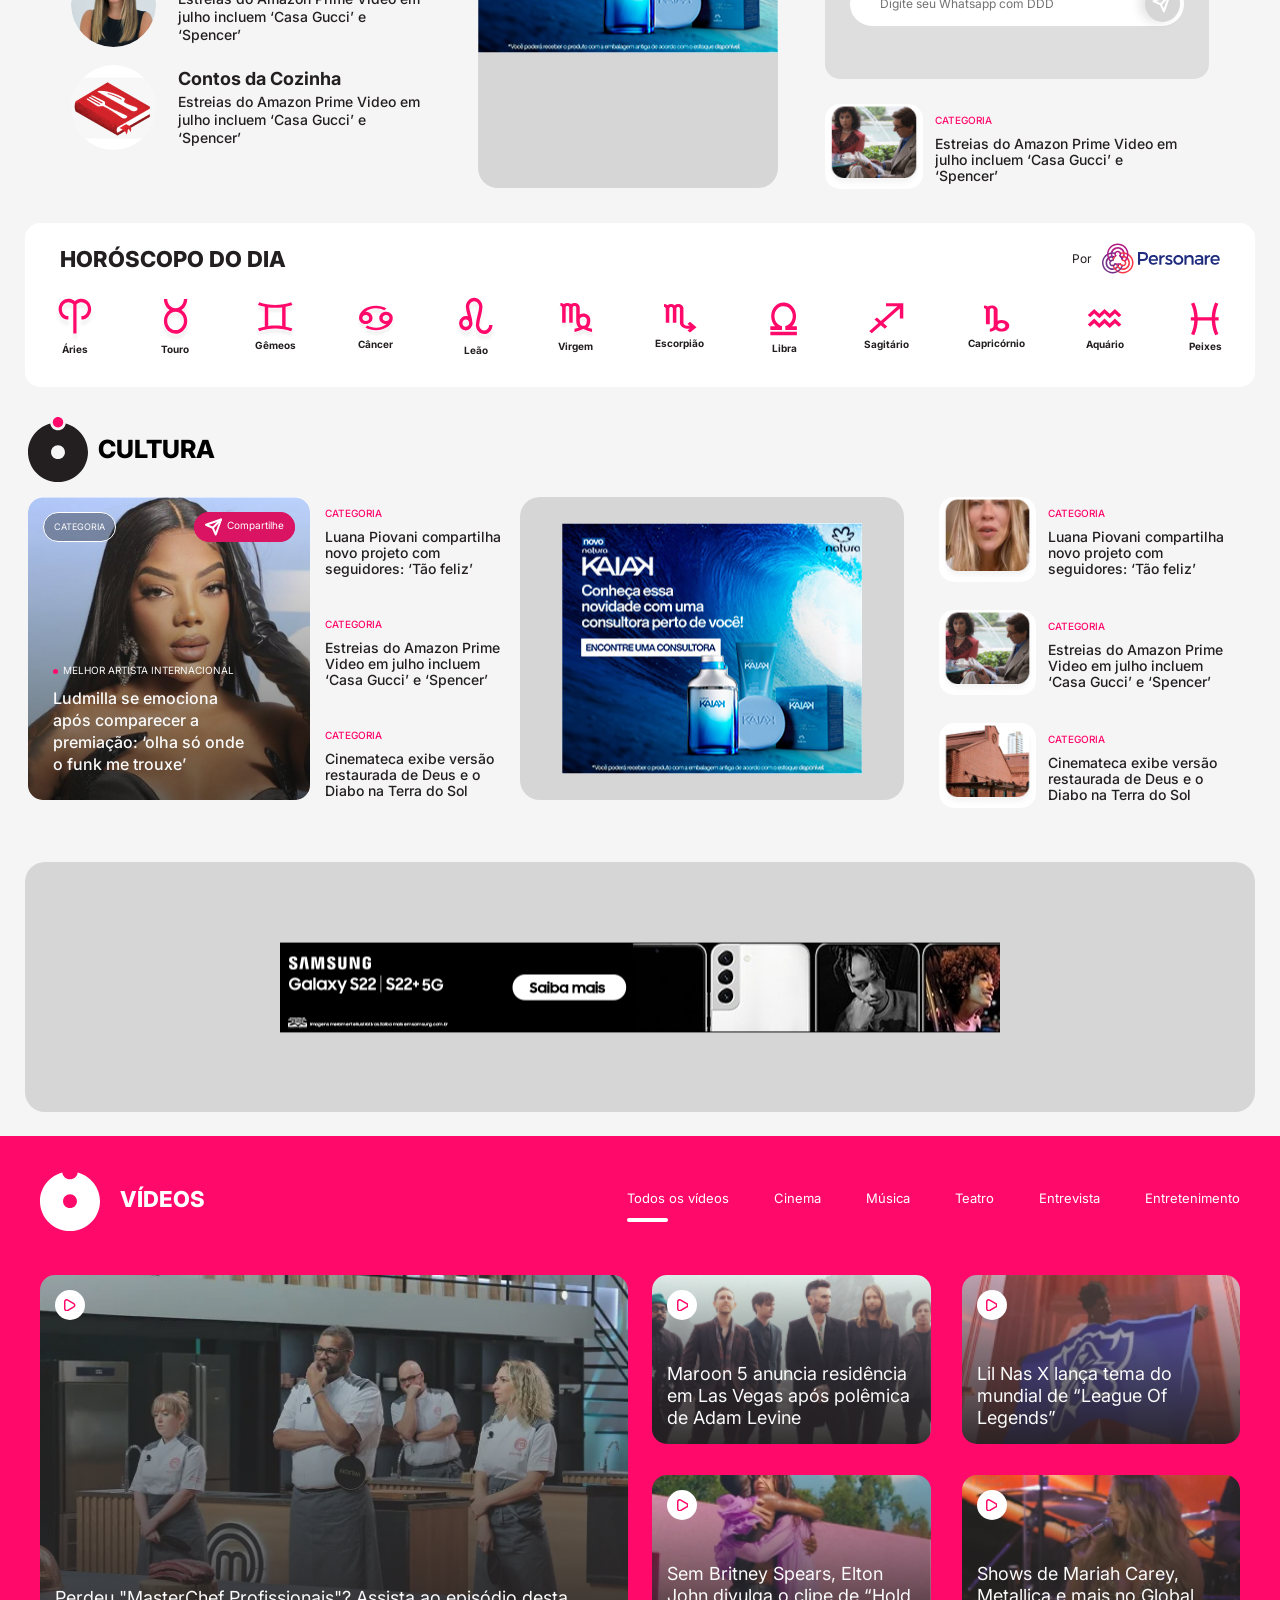
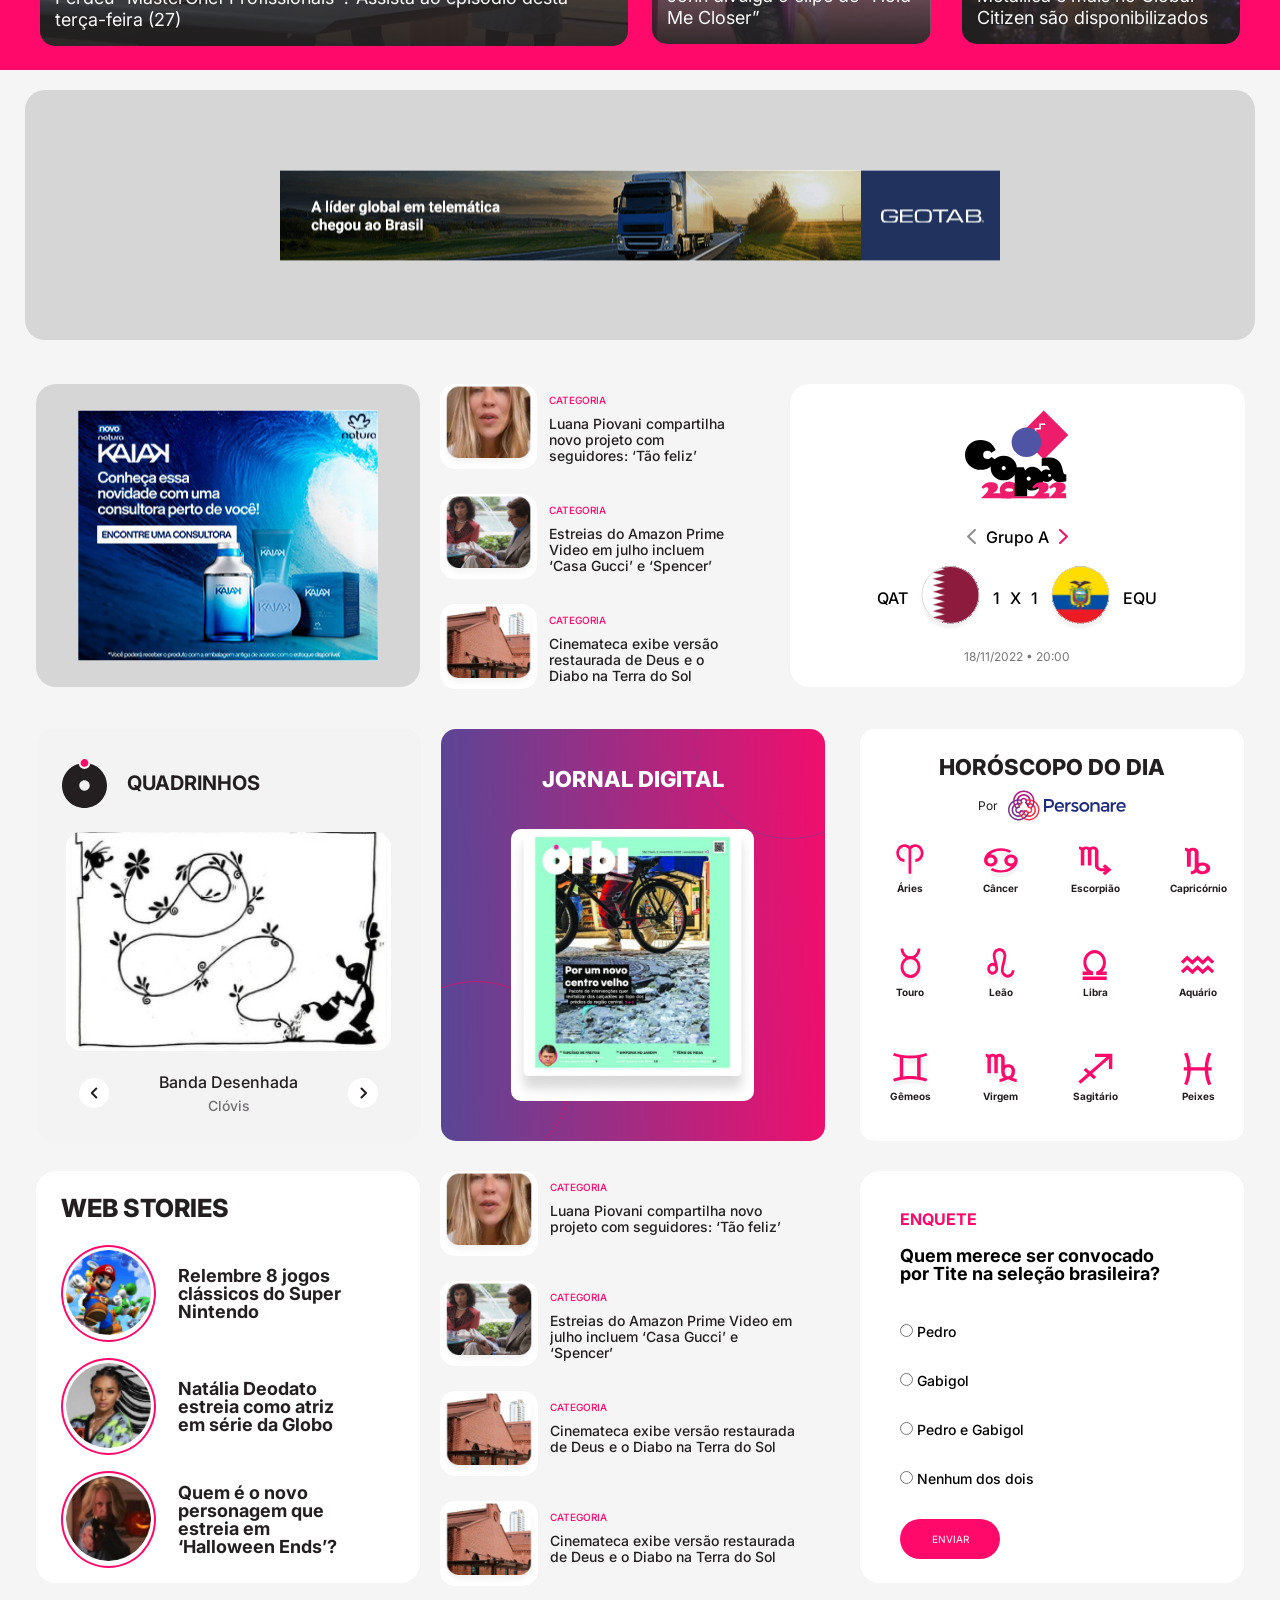
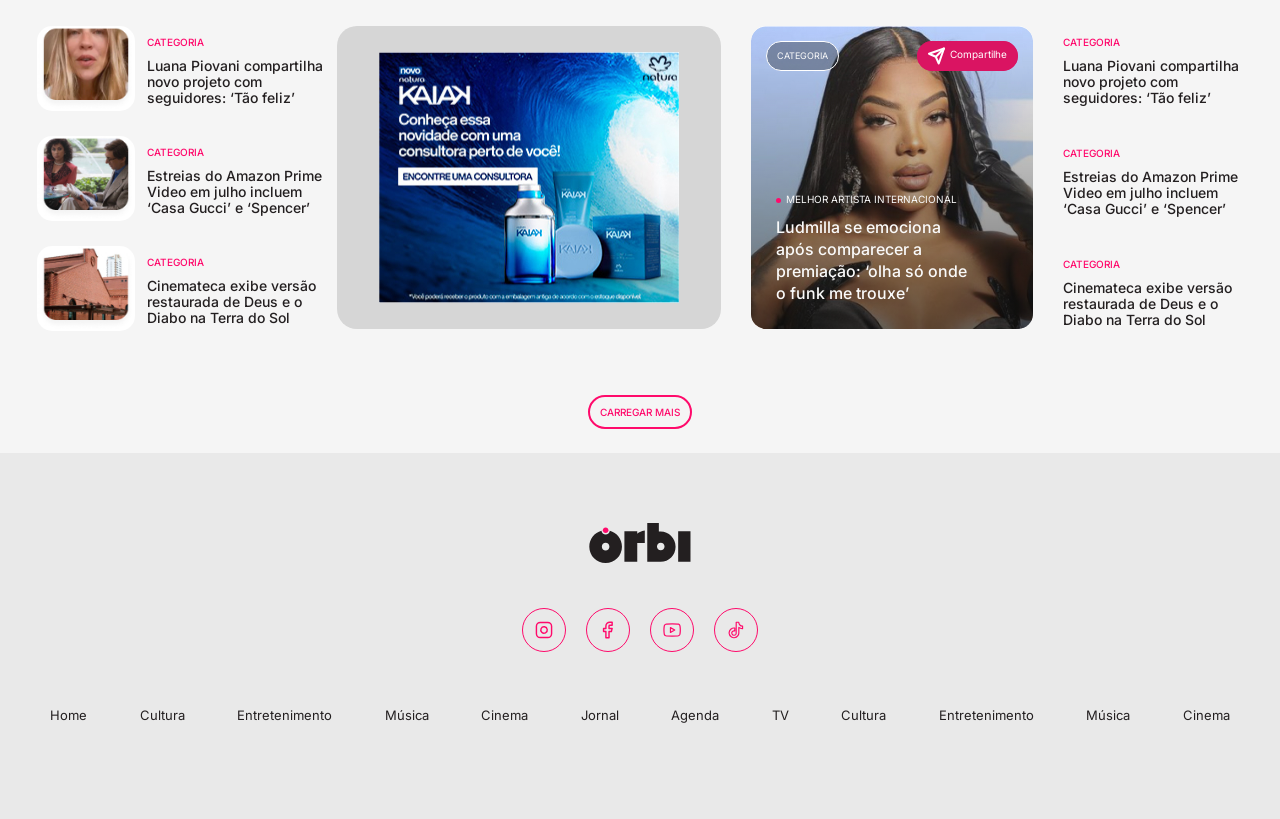
==== commit 11ac6dbe: "fix errors" ====
--- a/index.html
+++ b/index.html
@@ -7,35 +7,35 @@
     <meta name="viewport" content="width=device-width, initial-scale=1.0">
     <meta name="description" content="Autor: Willyan Miranda, Teste para a empresa Mundiware">
     <title>Teste Mundiware</title>
-    <link rel="stylesheet" type="text/css" href="./css/pages/header.css" media="screen" />
-    <link rel="stylesheet" type="text/css" href="./css/base.css" media="screen" />
-    <link rel="stylesheet" type="text/css" href="./css/pages/headline.css" media="screen" />
-    <link rel="stylesheet" type="text/css" href="./css/pages/slide.css" media="screen" />
-    <link rel="stylesheet" type="text/css" href="./css/widgets/several-contents.css" media="screen" />
-    <link rel="stylesheet" type="text/css" href="./css/widgets/ad.css" media="screen" />
-    <link rel="stylesheet" type="text/css" href="./css/pages/ob-tv.css" media="screen" />
-    <link rel="stylesheet" type="text/css" href="./css/widgets/mais-lidas.css" media="screen" />
-    <link rel="stylesheet" type="text/css" href="./css/pages/copa.css" media="screen" />
-    <link rel="stylesheet" type="text/css" href="./css/pages/coluna.css" media="screen" />
-    <link rel="stylesheet" type="text/css" href="./css/widgets/newsletter.css" media="screen" />
-    <link rel="stylesheet" type="text/css" href="./css/widgets/horoscopo.css" media="screen" />
-    <link rel="stylesheet" type="text/css" href="./css/pages/cultura.css" media="screen" />
-    <link rel="stylesheet" type="text/css" href="./css/pages/ob-video.css" media="screen" />
-    <link rel="stylesheet" type="text/css" href="./css/pages/final-page.css" media="screen" />
-    <link rel="stylesheet" type="text/css" href="./css/widgets/score.css" media="screen" />
-    <link rel="stylesheet" type="text/css" href="./css/widgets/charges.css" media="screen" />
-    <link rel="stylesheet" type="text/css" href="./css/widgets/jornal-digital.css" media="screen" />
-    <link rel="stylesheet" type="text/css" href="./css/widgets/horoscopo-minimal.css" media="screen" />
-    <link rel="stylesheet" type="text/css" href="./css/widgets/web-stories.css" media="screen" />
-    <link rel="stylesheet" type="text/css" href="./css/widgets/enquete.css" media="screen" />
-    <link rel="stylesheet" type="text/css" href="./css/footer.css" media="screen" />
+    <link rel="stylesheet" type="text/css" href="./css/pages/header.css" media="screen" >
+    <link rel="stylesheet" type="text/css" href="./css/base.css" media="screen" >
+    <link rel="stylesheet" type="text/css" href="./css/pages/headline.css" media="screen" >
+    <link rel="stylesheet" type="text/css" href="./css/pages/slide.css" media="screen" >
+    <link rel="stylesheet" type="text/css" href="./css/widgets/several-contents.css" media="screen" >
+    <link rel="stylesheet" type="text/css" href="./css/widgets/ad.css" media="screen" >
+    <link rel="stylesheet" type="text/css" href="./css/pages/ob-tv.css" media="screen" >
+    <link rel="stylesheet" type="text/css" href="./css/widgets/mais-lidas.css" media="screen" >
+    <link rel="stylesheet" type="text/css" href="./css/pages/copa.css" media="screen" >
+    <link rel="stylesheet" type="text/css" href="./css/pages/coluna.css" media="screen" >
+    <link rel="stylesheet" type="text/css" href="./css/widgets/newsletter.css" media="screen" >
+    <link rel="stylesheet" type="text/css" href="./css/widgets/horoscopo.css" media="screen" >
+    <link rel="stylesheet" type="text/css" href="./css/pages/cultura.css" media="screen" >
+    <link rel="stylesheet" type="text/css" href="./css/pages/ob-video.css" media="screen" >
+    <link rel="stylesheet" type="text/css" href="./css/pages/final-page.css" media="screen" >
+    <link rel="stylesheet" type="text/css" href="./css/widgets/score.css" media="screen" >
+    <link rel="stylesheet" type="text/css" href="./css/widgets/charges.css" media="screen" >
+    <link rel="stylesheet" type="text/css" href="./css/widgets/jornal-digital.css" media="screen" >
+    <link rel="stylesheet" type="text/css" href="./css/widgets/horoscopo-minimal.css" media="screen" >
+    <link rel="stylesheet" type="text/css" href="./css/widgets/web-stories.css" media="screen" >
+    <link rel="stylesheet" type="text/css" href="./css/widgets/enquete.css" media="screen" >
+    <link rel="stylesheet" type="text/css" href="./css/footer.css" media="screen" >
 </head>
 
 <body>
     <header class="header">
         <div class="wrapper">
             <div class="icon-container">
-                <img class="header-icon" src="/assets/icons/menu-aside.svg" alt="icon" />
+                <img class="header-icon" src="/assets/icons/menu-aside.svg" alt="icon" >
             </div>
             <div class="jornal-container">
                 <div class="jornal">
@@ -128,34 +128,34 @@
     </header>
 
     <main>
-        <section class="stories-mobile">
-            <article class="stories">
+        <div class="stories-mobile">
+            <div class="stories">
                 <div class="box">
                     <a href="#" class="img-border">
-                        <img alt="Imagem" src="/assets/img/mario_sunshine_webstories.jpg" />
+                        <img alt="Imagem" src="/assets/img/mario_sunshine_webstories.jpg" >
                     </a>
                 </div>
                 <div class="box">
                     <a href="#" class="img-border">
-                        <img alt="Imagem" src="/assets/img/nati.jpg" />
+                        <img alt="Imagem" src="/assets/img/nati.jpg" >
                     </a>
                 </div>
                 <div class="box">
                     <a href="#" class="img-border">
-                        <img alt="Imagem" src="/assets/img/hallow.jpg" />
+                        <img alt="Imagem" src="/assets/img/hallow.jpg" >
                     </a>
                 </div>
                 <div class="box">
                     <a href="#" class="img-border">
-                        <img alt="Imagem" src="/assets/img/mario_sunshine_webstories.jpg" />
+                        <img alt="Imagem" src="/assets/img/mario_sunshine_webstories.jpg" >
                     </a>
                 </div>
                 
-            </article>
-        </section>
+            </div>
+        </div>
         <section class="headline">
-            <article class="headline-article">
-                <section class="headline-carrosel">
+            <div class="headline-article">
+                <div class="headline-carrosel">
                     <div class="headline-container">
                         <ul class="headline-list">
                             <li class="headline-item">
@@ -163,7 +163,7 @@
                                     <span class="category">CATEGORIA</span>
                                     <div class="share">
                                         <label class="shareArticle">
-                                            <img alt="Compartilhar" src="/assets/icons/Icon feather-send.svg" />
+                                            <img alt="Compartilhar" src="/assets/icons/feather-send.svg" >
                                             compartilhe
                                         </label>
                                     </div>
@@ -216,32 +216,32 @@
                             </li>
                         </ul>
                     </div>
-                </section>
-            </article>
+                </div>
+            </div>
         </section>
 
-        <section class="mw-area">
-            <article class="ob-mancheteCarrossel">
+        <section class="slide-section">
+            <div class="ob-mancheteCarrossel">
                 <section class="splide mancheteCarrossel" aria-label="mancheteCarrossel">
                     <div class="splide__track">
                         <ul class="splide__list">
                             <li class="splide__slide"
-                                style="background-image:linear-gradient( transparent , rgb(0 0 0 / 60%)), url(./assets/img/photo\ \(1\).jpg)">
+                                style="background-image:linear-gradient( transparent , rgb(0 0 0 / 60%)), url(./assets/img/photo-1.jpg)">
                                 <header class="wrapper">
                                     <span class="category">CATEGORIA</span>
                                     <div class="share">
                                         <label class="shareArticle">
-                                            <img alt="Compartilhar" src="/assets/icons/Icon feather-send.svg" />
+                                            <img alt="Compartilhar" src="/assets/icons/feather-send.svg" >
                                             compartilhe
                                         </label>
                                     </div>
                                 </header>
                                 <div class="arrows-container">
                                     <div class="arrow-container">
-                                        <img src="./assets/icons/arrow-l.svg" alt="arrow" />
+                                        <img src="./assets/icons/arrow-l.svg" alt="arrow" >
                                     </div>
                                     <div class="arrow-container">
-                                        <img src="./assets/icons/arrow-r.svg" alt="arrow" />
+                                        <img src="./assets/icons/arrow-r.svg" alt="arrow" >
                                     </div>
                                 </div>
                                 <a href="#">
@@ -259,13 +259,13 @@
                         </ul>
                     </div>
                 </section>
-            </article>
+            </div>
             <article class="ob-chamadaBoxAlta" style="background-image:linear-gradient(transparent, rgb(0 0 0 / 60%))">
                 <header class="wrapper">
                     <span class="category">CATEGORIA</span>
                     <div class="share">
                         <label class="shareArticle">
-                            <img alt="Compartilhar" src="/assets/icons/Icon feather-send.svg" />
+                            <img alt="Compartilhar" src="/assets/icons/feather-send.svg" >
                             compartilhe
                         </label>
                     </div>
@@ -280,11 +280,11 @@
                         </h2>
                     </div>
                 </a>
-                <img alt="Imagem" src="/assets/img/photo (2).jpg" />
+                <img alt="Imagem" src="/assets/img/photo-2.jpg" >
             </article>
         </section>
 
-        <section class="mw-area-2">
+        <section class="several-section">
             <div class="container-text">
                 <article class="ob-chamadaPadrao content-text">
                     <div>
@@ -328,7 +328,7 @@
             <div class="container-img">
                 <article class="ob-chamadaPadrao content-img">
                     <a href="#">
-                        <img alt="Imagem" src="./assets/img/photo (3).jpg" />
+                        <img alt="Imagem" src="./assets/img/photo-3.jpg" >
                         <div class="chamadaPadrao-box">
                             <h3>CATEGORIA</h3>
                             <h2>
@@ -342,7 +342,7 @@
                 </article>
                 <article class="ob-chamadaPadrao content-img">
                     <a href="#">
-                        <img alt="Imagem" src="./assets/img/photo (4).jpg" />
+                        <img alt="Imagem" src="./assets/img/photo-4.jpg" >
                         <div class="chamadaPadrao-box">
                             <h3>CATEGORIA</h3>
                             <h2>
@@ -356,7 +356,7 @@
                 </article>
                 <article class="ob-chamadaPadrao content-img">
                     <a href="#">
-                        <img alt="Imagem" src="./assets/img/photo (5).jpg" />
+                        <img alt="Imagem" src="./assets/img/photo-5.jpg" >
                         <div class="chamadaPadrao-box">
                             <h3>CATEGORIA</h3>
                             <h2>
@@ -370,7 +370,7 @@
             </div>
             <div class="container-several">
                 <article class="ob-loterias mw-shadow4">
-                    <div class="splide loterias" aria-label="Orbi - Loterias">
+                    <div class="splide loterias">
                         <div class="splide__track">
                             <ul class="splide__list">
                                 <li class="splide__slide">
@@ -465,16 +465,17 @@
             </div>
         </section>
 
-        <section class="ad">
+        <div class="ad">
             <div class="container-ad">
-                <img src="./assets/img/cachorro.jpg" alt="imagem ad" class="ad-img" />
-            </div>
-        </section>
+                <img src="./assets/img/cachorro.jpg" alt="imagem ad" class="ad-img" >
+            </div>
+        </div>
 
         <section class="ob-tv-section">
+            <div class="ob-tv-article">
             <div class="ob-tv-container">
                 <div class="ob-tv-header">
-                    <img class="ob-tv-log" src="./assets/icons/editoria.svg" alt="logo" />
+                    <img class="ob-tv-log" src="./assets/icons/editoria.svg" alt="logo" >
                     <div class="ob-tv-btns">
                         <button class="btn-videos">Vídeos</button>
                         <button class="btn-shorts">Shorts</button>
@@ -484,35 +485,36 @@
                     <ul class="ob-tv-videos-container">
                         <li class="video-content">
                             <div class="video-img">
-                                <img class="thumb-video" src="./assets/img/arquitetura.jpg" alt="thumb" />
-                                <div class="play-tv"><img src="./assets/icons/icon (1).svg" alt="icon" /></div>
+                                <img class="thumb-video" src="./assets/img/arquitetura.jpg" alt="thumb" >
+                                <div class="play-tv"><img src="./assets/icons/icon-1.svg" alt="icon" ></div>
                             </div>
                             <h1>Lei proíbe arquitetura hostil no Brasil - Orbi na Band</h1>
                         </li>
                         <li class="video-content" id="video-content-1">
                             <div class="video-img">
-                                <img class="thumb-video" src="./assets/img/photo (7).jpg" alt="thumb" />
-                                <div class="play-tv"><img src="./assets/icons/icon (1).svg" alt="icon" /></div>
-                            </div>
-                            <h1>A TAL DA ESPERANÇA - Só Mais 5 Minutinhos com Marcos Lacerda #2</h1>
+                                <img class="thumb-video" src="./assets/img/photo-7.jpg" alt="thumb" >
+                                <div class="play-tv"><img src="./assets/icons/icon-1.svg" alt="icon" ></div>
+                            </div>
+                            <h1>Só Mais 5 Minutinhos com Marcos Lacerda #2</h1>
                         </li>
                         <li class="video-content" id="video-content-2">
                             <div class="video-img">
-                                <img class="thumb-video" src="./assets/img/photo (8).jpg" alt="thumb" />
-                                <div class="play-tv"><img src="./assets/icons/icon (1).svg" alt="icon" /></div>
-                            </div>
-                            <h1>A TAL DA ESPERANÇA - Só Mais 5 Minutinhos com Marcos Lacerda #2</h1>
+                                <img class="thumb-video" src="./assets/img/photo-8.jpg" alt="thumb" >
+                                <div class="play-tv"><img src="./assets/icons/icon-1.svg" alt="icon" ></div>
+                            </div>
+                            <h1>Só Mais 5 Minutinhos com Marcos Lacerda #2</h1>
                         </li>
                     </ul>
                 </div>
                 <div class="ob-tv-footer">
-                    <img src="./assets/icons/icon-youtube-play.svg" alt="icon" />
+                    <img src="./assets/icons/icon-youtube-play.svg" alt="icon" >
                     <span>Inscreva-se no nosso canal</span>
                 </div>
             </div>
+            </div>
         </section>
 
-        <section class="section-mais-lidas">
+        <div class="section-mais-lidas">
             <article class="ob-maisLidas extended">
                 <h2>+LIDAS</h2>
                 <div class="content">
@@ -538,11 +540,11 @@
                     </a>
                 </div>
             </article>
-        </section>
-
-        <section class="copa">
-            <article class="copa-article">
-                <img src="./assets/icons/Logo_Copa.svg" alt="logo" />
+        </div>
+
+        <div class="copa">
+            <div class="copa-article">
+                <img src="./assets/icons/Logo_Copa.svg" alt="logo" >
                 <div class="copa-container">
                     <article class="copa-content" id="copa-content-1"
                         style="background-image:linear-gradient(transparent, rgb(0 0 0 / 60%))">
@@ -550,7 +552,7 @@
                             <span class="category">CATEGORIA</span>
                             <div class="share">
                                 <label class="shareArticle">
-                                    <img alt="Compartilhar" src="/assets/icons/Icon feather-send.svg" />
+                                    <img alt="Compartilhar" src="/assets/icons/feather-send.svg" >
                                     compartilhe
                                 </label>
                             </div>
@@ -565,7 +567,7 @@
                                 </h2>
                             </div>
                         </a>
-                        <img alt="Imagem" src="/assets/img/photo (9).jpg" />
+                        <img alt="Imagem" src="/assets/img/photo-9.jpg" >
                     </article>
                     <article class="copa-content"
                         style="background-image:linear-gradient(transparent, rgb(0 0 0 / 60%))">
@@ -573,7 +575,7 @@
                             <span class="category">CATEGORIA</span>
                             <div class="share">
                                 <label class="shareArticle">
-                                    <img alt="Compartilhar" src="/assets/icons/Icon feather-send.svg" />
+                                    <img alt="Compartilhar" src="/assets/icons/feather-send.svg" >
                                     compartilhe
                                 </label>
                             </div>
@@ -588,7 +590,7 @@
                                 </h2>
                             </div>
                         </a>
-                        <img alt="Imagem" src="/assets/img/photo (10).jpg" />
+                        <img alt="Imagem" src="/assets/img/photo-10.jpg" >
                     </article>
                     <article class="copa-content" id="copa-content-2"
                         style="background-image:linear-gradient(transparent, rgb(0 0 0 / 60%))">
@@ -596,7 +598,7 @@
                             <span class="category">CATEGORIA</span>
                             <div class="share">
                                 <label class="shareArticle">
-                                    <img alt="Compartilhar" src="/assets/icons/Icon feather-send.svg" />
+                                    <img alt="Compartilhar" src="/assets/icons/feather-send.svg" >
                                     compartilhe
                                 </label>
                             </div>
@@ -611,7 +613,7 @@
                                 </h2>
                             </div>
                         </a>
-                        <img alt="Imagem" src="/assets/img/photo (11).jpg" />
+                        <img alt="Imagem" src="/assets/img/photo-11.jpg" >
                     </article>
                     <article class="copa-content" id="copa-content-3"
                         style="background-image:linear-gradient(transparent, rgb(0 0 0 / 60%))">
@@ -619,7 +621,7 @@
                             <span class="category">CATEGORIA</span>
                             <div class="share">
                                 <label class="shareArticle">
-                                    <img alt="Compartilhar" src="/assets/icons/Icon feather-send.svg" />
+                                    <img alt="Compartilhar" src="/assets/icons/feather-send.svg" >
                                     compartilhe
                                 </label>
                             </div>
@@ -634,17 +636,17 @@
                                 </h2>
                             </div>
                         </a>
-                        <img alt="Imagem" src="/assets/img/photo (12).jpg" />
-                    </article>
-                </div>
-            </article>
-        </section>
-
-        <section class="section-colunas">
+                        <img alt="Imagem" src="/assets/img/photo-12.jpg" >
+                    </article>
+                </div>
+            </div>
+        </div>
+
+        <div class="section-colunas">
             <article class="ob-colunas">
                 <header>
                     <a href="#">
-                        <img loading="lazy" alt="Orbi" src="/assets/icons/logo-dark.svg" />
+                        <img loading="lazy" alt="Orbi" src="/assets/icons/logo-dark.svg" >
                         <h2>COLUNAS</h2>
                     </a>
                 </header>
@@ -654,7 +656,7 @@
                             <li class="splide__slide colunas">
                                 <div class="box">
                                     <a href="#">
-                                        <img loading="lazy" alt="imagem" src="/assets/img/lele.jpg" />
+                                        <img loading="lazy" alt="imagem" src="/assets/img/lele.jpg" >
                                     </a>
                                     <div class="info">
                                         <a href="#">
@@ -670,7 +672,7 @@
                                 </div>
                                 <div class="box">
                                     <a href="#">
-                                        <img alt="Imagem" src="/assets/img/receitas.jpg" />
+                                        <img alt="Imagem" src="/assets/img/receitas.jpg" >
                                     </a>
                                     <div class="info">
                                         <a href="#">
@@ -686,7 +688,7 @@
                                 </div>
                                 <div class="box">
                                     <a href="#">
-                                        <img alt="Imagem" src="/assets/img/lele.jpg" />
+                                        <img alt="Imagem" src="/assets/img/lele.jpg" >
                                     </a>
                                     <div class="info">
                                         <a href="#">
@@ -702,7 +704,7 @@
                                 </div>
                                 <div class="box">
                                     <a href="#">
-                                        <img alt="Imagem" src="/assets/img/receitas.jpg" />
+                                        <img alt="Imagem" src="/assets/img/receitas.jpg" >
                                     </a>
                                     <div class="info">
                                         <a href="#">
@@ -722,11 +724,11 @@
                 </section>
             </article>
 
-            <section class="publi-container">
-                <img src="./assets/img/kaiak.jpg" alt="imagem" style="width: 300px; height: 251px;" />
-            </section>
-
-            <section class="newsletter-container">
+            <div class="publi-container">
+                <img src="./assets/img/kaiak.jpg" alt="imagem" style="width: 300px; height: 251px;" >
+            </div>
+
+            <div class="newsletter-container">
                 <section class="ob-newsletter">
                     <h3>NEWSLETTER</h3>
                     <h2>Orbi e tal</h2>
@@ -736,7 +738,7 @@
                         <div class="submit">
                             <input id="form-email" type="text" name="email" placeholder="Digite seu e-mail">
                             <button id="enviarNewsletter">
-                                <img class="img" alt="Newsletter" src="/assets/icons/Icon feather-send.svg" />
+                                <img class="img" alt="Newsletter" src="/assets/icons/feather-send.svg" >
                             </button>
                         </div>
                         <p>Ou</p>
@@ -744,7 +746,7 @@
                             <input id="form-whatsapp" type="text" name="phone" onkeypress="mask(this, mphone);"
                                 onblur="mask(this, mphone);" placeholder="Digite seu Whatsapp com DDD">
                             <button id="enviarWhatsapp">
-                                <img class="img" alt="Newsletter" src="/assets/icons/Icon feather-send.svg" />
+                                <img class="img" alt="Newsletter" src="/assets/icons/feather-send.svg" >
                             </button>
                         </div>
                     </form>
@@ -752,7 +754,7 @@
 
                 <article class="ob-chamadaPadrao content-img">
                     <a href="#">
-                        <img alt="Imagem" src="./assets/img/photo (4).jpg" />
+                        <img alt="Imagem" src="./assets/img/photo-4.jpg" >
                         <div class="chamadaPadrao-box">
                             <h3>CATEGORIA</h3>
                             <h2>
@@ -764,54 +766,54 @@
                         </div>
                     </a>
                 </article>
-            </section>
-
-        </section>
-
-        <section class="section-horoscopo">
+            </div>
+
+        </div>
+
+        <div class="section-horoscopo">
             <article class="ob-horoscopo extended mw-shadow4">
                 <header>
                     <a href="#">
                         <h2>HORÓSCOPO DO DIA</h2>
                     </a>
                     <a href="#">
-                        Por <img src="./assets/icons/logo-personare.svg" alt="personare" />
+                        Por <img src="./assets/icons/logo-personare.svg" alt="personare" >
                     </a>
                 </header>
                 <div class="content">
                     <a href="#">
-                        <img src="./assets/icons/aries.svg" alt="aries" />
+                        <img src="./assets/icons/aries.svg" alt="aries" >
                         Áries
                     </a>
-                    <a href="#"><img src="./assets/icons/touro.svg" alt="taurus" />Touro</a>
-                    <a href="#"><img src="./assets/icons/gêmeos.svg" alt="gemini" />Gêmeos</a>
-                    <a href="#"><img src="./assets/icons/cancer.svg" alt="cancer" />Câncer</a>
-                    <a href="#"><img src="./assets/icons/leão.svg" alt="leo" />Leão</a>
-                    <a href="#"><img src="./assets/icons/virgem.svg" alt="virgo" />Virgem</a>
-                    <a href="#"><img src="./assets/icons/escorpião.svg" alt="scorpio" />Escorpião</a>
-                    <a href="#"><img src="./assets/icons/libra.svg" alt="Libra" />Libra</a>
-                    <a href="#"><img src="./assets/icons/sagitário.svg" alt="sagittarius" />Sagitário</a>
-                    <a href="#"><img src="./assets/icons/capricórnio.svg" alt="capricorn" />Capricórnio</a>
-                    <a href="#"><img src="./assets/icons/aquário.svg" alt="aquarius" />Aquário</a>
-                    <a href="#"><img src="./assets/icons/peixes.svg" alt="pisces" />Peixes</a>
+                    <a href="#"><img src="./assets/icons/touro.svg" alt="taurus" >Touro</a>
+                    <a href="#"><img src="./assets/icons/gêmeos.svg" alt="gemini" >Gêmeos</a>
+                    <a href="#"><img src="./assets/icons/cancer.svg" alt="cancer" >Câncer</a>
+                    <a href="#"><img src="./assets/icons/leão.svg" alt="leo" >Leão</a>
+                    <a href="#"><img src="./assets/icons/virgem.svg" alt="virgo" >Virgem</a>
+                    <a href="#"><img src="./assets/icons/escorpião.svg" alt="scorpio" >Escorpião</a>
+                    <a href="#"><img src="./assets/icons/libra.svg" alt="Libra" >Libra</a>
+                    <a href="#"><img src="./assets/icons/sagitário.svg" alt="sagittarius" >Sagitário</a>
+                    <a href="#"><img src="./assets/icons/capricórnio.svg" alt="capricorn" >Capricórnio</a>
+                    <a href="#"><img src="./assets/icons/aquário.svg" alt="aquarius" >Aquário</a>
+                    <a href="#"><img src="./assets/icons/peixes.svg" alt="pisces" >Peixes</a>
                 </div>
             </article>
-        </section>
-
-        <section class="section-cultura">
+        </div>
+
+        <div class="section-cultura">
             <article class="cultura">
                 <header style="display: flex; align-items: center; gap: 10px;">
-                    <img alt="Orbi" src="/assets/icons/logo-dark.svg" />
+                    <img alt="Orbi" src="/assets/icons/logo-dark.svg" >
                     <h2 style="font-weight: 800; font-size: 25px;">CULTURA</h2>
                 </header>
-                <section class="cultura-container">
+                <div class="cultura-container">
                     <article class="ob-chamadaBoxAlta"
                         style="background-image:linear-gradient(transparent, rgb(0 0 0 / 60%)); width: 282px; height: 303px;">
                         <header class="wrapper">
                             <span class="category">CATEGORIA</span>
                             <div class="share">
-                                <label for="touchChamadaBoxAlta4041" class="shareArticle">
-                                    <img loading="lazy" alt="Compartilhar" src="/assets/icons/Icon feather-send.svg" />
+                                <label class="shareArticle">
+                                    <img loading="lazy" alt="Compartilhar" src="/assets/icons/feather-send.svg" >
                                     compartilhe
                                 </label>
                             </div>
@@ -826,7 +828,7 @@
                                 </h2>
                             </div>
                         </a>
-                        <img alt="Imagem" src="/assets/img/lud.jpg" />
+                        <img alt="Imagem" src="/assets/img/lud.jpg" >
                     </article>
 
                     <div class="container-text" style="gap: 18px;">
@@ -870,14 +872,14 @@
                         </article>
                     </div>
 
-                    <section class="publi-container" style="width: 384px; height: 303px;">
-                        <img src="./assets/img/kaiak.jpg" alt="imagem" style="width: 300px; height: 251px;" />
-                    </section>
+                    <div class="publi-container" style="width: 384px; height: 303px;">
+                        <img src="./assets/img/kaiak.jpg" alt="imagem" style="width: 300px; height: 251px;" >
+                    </div>
 
                     <div class="container-img" style="gap: 18px;">
                         <article class="ob-chamadaPadrao content-img">
                             <a href="#">
-                                <img alt="Imagem" src="./assets/img/photo (3).jpg" />
+                                <img alt="Imagem" src="./assets/img/photo-3.jpg" >
                                 <div class="chamadaPadrao-box" style="padding-right: 70px;">
                                     <h3>CATEGORIA</h3>
                                     <h2>
@@ -891,7 +893,7 @@
                         </article>
                         <article class="ob-chamadaPadrao content-img">
                             <a href="#">
-                                <img alt="Imagem" src="./assets/img/photo (4).jpg" />
+                                <img alt="Imagem" src="./assets/img/photo-4.jpg" >
                                 <div class="chamadaPadrao-box" style="padding-right: 70px;">
                                     <h3>CATEGORIA</h3>
                                     <h2>
@@ -905,7 +907,7 @@
                         </article>
                         <article class="ob-chamadaPadrao content-img">
                             <a href="#">
-                                <img alt="Imagem" src="./assets/img/photo (5).jpg" />
+                                <img alt="Imagem" src="./assets/img/photo-5.jpg" >
                                 <div class="chamadaPadrao-box" style="padding-right: 70px;">
                                     <h3>CATEGORIA</h3>
                                     <h2>
@@ -917,27 +919,27 @@
                             </a>
                         </article>
                     </div>
-                </section>
+                </div>
             </article>
-        </section>
-
-        <section class="ad">
+        </div>
+
+        <div class="ad">
             <div class="container-ad">
-                <img src="./assets/img/samsung.jpg" alt="imagem ad" class="ad-img" />
-            </div>
-        </section>
-
-        <section class="ob-videos">
+                <img src="./assets/img/samsung.jpg" alt="imagem ad" class="ad-img" >
+            </div>
+        </div>
+
+        <div class="ob-videos">
             <section class="ob-tv">
                 <div class="wrapper">
                     <header>
                         <div class="tv">
-                            <img alt="Orbi" src="./assets/icons/logo-light.svg" />
+                            <img alt="Orbi" src="./assets/icons/logo-light.svg" >
                             <h2>VÍDEOS</h2>
                         </div>
                         <div class="filter">
                             <label id="sectionTVId1" class="active">
-                                <input type="radio" name="TV" id="TV1" />
+                                <input type="radio" name="TV" id="TV1" >
                                 Todos os vídeos
                             </label>
                             <label>
@@ -961,8 +963,7 @@
                         <div class="box-videos">
                             <div class="destaqueVideo orbiTV-video" style="background-image: linear-gradient(transparent, #231f20e6),
                         url(./assets/img/masterchef.jpg);
-                    " data-video-id="" data-video-src="/img/video/0/video_00004072_00.mp4?xid=48915" data-video-type=""
-                                class="orbiTV-video">
+                    " data-video-id="" data-video-src="/img/video/0/video_00004072_00.mp4?xid=48915" data-video-type="">
                                 <div class="play">
                                     <svg xmlns="http://www.w3.org/2000/svg" width="11.5" height="12.5"
                                         viewBox="0 0 11.5 12.5">
@@ -1065,25 +1066,25 @@
                     <div id="lightboxVideo"></div>
                 </div>
             </section>
-        </section>
-
-        <section class="ad">
+        </div>
+
+        <div class="ad">
             <div class="container-ad">
-                <img src="./assets/img/geotab.jpg" alt="imagem ad" class="ad-img" />
-            </div>
-        </section>
-
-        <section class="final-page">
-            <section class="row">
-
-                <section class="publi-container" style="width: 384px; height: 303px;">
-                    <img src="./assets/img/kaiak.jpg" alt="imagem" style="width: 300px; height: 251px;" />
-                </section>
+                <img src="./assets/img/geotab.jpg" alt="imagem ad" class="ad-img" >
+            </div>
+        </div>
+
+        <div class="final-page">
+            <div class="row">
+
+                <div class="publi-container" style="width: 384px; height: 303px;">
+                    <img src="./assets/img/kaiak.jpg" alt="imagem" style="width: 300px; height: 251px;" >
+                </div>
 
                 <div class="container-img" style="gap: 15px; margin-right: 0; width: 350px;">
                     <article class="ob-chamadaPadrao content-img" style="padding-right: 80px;">
                         <a href="#">
-                            <img alt="Imagem" src="./assets/img/photo (3).jpg" />
+                            <img alt="Imagem" src="./assets/img/photo-3.jpg" >
                             <div class="chamadaPadrao-box">
                                 <h3>CATEGORIA</h3>
                                 <h2>
@@ -1097,7 +1098,7 @@
                     </article>
                     <article class="ob-chamadaPadrao content-img" style="padding-right: 80px;">
                         <a href="#">
-                            <img alt="Imagem" src="./assets/img/photo (4).jpg" />
+                            <img alt="Imagem" src="./assets/img/photo-4.jpg" >
                             <div class="chamadaPadrao-box">
                                 <h3>CATEGORIA</h3>
                                 <h2>
@@ -1111,7 +1112,7 @@
                     </article>
                     <article class="ob-chamadaPadrao content-img" style="padding-right: 80px;">
                         <a href="#">
-                            <img alt="Imagem" src="./assets/img/photo (5).jpg" />
+                            <img alt="Imagem" src="./assets/img/photo-5.jpg" >
                             <div class="chamadaPadrao-box">
                                 <h3>CATEGORIA</h3>
                                 <h2>
@@ -1124,45 +1125,45 @@
                     </article>
                 </div>
 
-                <section class="placar">
+                <div class="placar">
                     <div class="placar-container">
-                        <img src="./assets/icons/Logo_Copa.svg" alt="logo" />
+                        <img src="./assets/icons/Logo_Copa.svg" alt="logo" >
                         <div class="placar-btns">
-                            <span><img src="./assets/icons/arrow.svg" alt="arrow" /></span>
+                            <span><img src="./assets/icons/arrow.svg" alt="arrow" ></span>
                             <span>Grupo A</span>
-                            <span><img src="./assets/icons/arrow2.svg" alt="arrow" /></span>
+                            <span><img src="./assets/icons/arrow2.svg" alt="arrow" ></span>
                         </div>
                         <div class="score">
                             <span>QAT</span>
-                            <img src="./assets/icons/qatar.svg" alt="qatar" />
+                            <img src="./assets/icons/qatar.svg" alt="qatar" >
                             <span>1</span>
                             <span>X</span>
                             <span>1</span>
-                            <img src="./assets/icons/equador.svg" alt="equador" />
+                            <img src="./assets/icons/equador.svg" alt="equador" >
                             <span>EQU</span>
                         </div>
                         <span class="placar-data">18/11/2022 • 20:00</span>
                     </div>
-                </section>
-            </section>
-            <section class="row">
+                </div>
+            </div>
+            <div class="row">
                 <article class="ob-charges quadrinhos">
                     <header>
-                        <img loading="lazy" alt="Orbi" src="./assets/icons/logo-dark.svg" />
+                        <img loading="lazy" alt="Orbi" src="./assets/icons/logo-dark.svg" >
                         <h2>QUADRINHOS</h2>
                     </header>
                     <section class="splide chargesSplide" aria-label="Orbi - charges de imagens">
                         <div class="splide__track">
                             <ul class="splide__list">
                                 <li class="splide__slide">
-                                    <img class="lozad  imgcharges" alt="Imagem" src="./assets/img/charge.jpg" />
+                                    <img class="lozad  imgcharges" alt="Imagem" src="./assets/img/charge.jpg" >
                                     <div class="charge-footer">
-                                        <span><img src="./assets/icons/arrow-l.svg" alt="arrow" /></span>
+                                        <span><img src="./assets/icons/arrow-l.svg" alt="arrow" ></span>
                                         <div class="charge-text">
                                             <h2>Banda Desenhada</h2>
                                             <h3>Clóvis</h3>
                                         </div>
-                                        <span><img src="./assets/icons/arrow-r.svg" alt="arrow" /></span>
+                                        <span><img src="./assets/icons/arrow-r.svg" alt="arrow" ></span>
                                     </div>
                                 </li>
                             </ul>
@@ -1172,43 +1173,43 @@
                 <article class="jornal-digital">
                     <a href="#" class="ob-capaDoJornal">
                         <h2>jornal digital</h2>
-                        <img loading="lazy" id="capaDoJornal" alt="capa do jornal" src="./assets/img/capa.jpg" />
+                        <img loading="lazy" id="capaDoJornal" alt="capa do jornal" src="./assets/img/capa.jpg" >
                         <div class="cicle-blue"></div>
                         <div class="cicle-pink"></div>
                     </a>
                 </article>
-                <section class="section-horoscopo-minimal">
+                <div class="section-horoscopo-minimal">
                     <article class="ob-horoscopo-minimal extended">
                         <header>
                             <a href="#">
                                 <h2>HORÓSCOPO DO DIA</h2>
                             </a>
                             <a href="#">
-                                Por <img src="./assets/icons/logo-personare.svg" alt="personare" />
+                                Por <img src="./assets/icons/logo-personare.svg" alt="personare" >
                             </a>
                         </header>
                         <div class="content">
                             <a href="#">
-                                <img src="./assets/icons/aries.svg" alt="aries" />
+                                <img src="./assets/icons/aries.svg" alt="aries" >
                                 Áries
                             </a>
-                            <a href="#"><img src="./assets/icons/touro.svg" alt="taurus" />Touro</a>
-                            <a href="#"><img src="./assets/icons/gêmeos.svg" alt="gemini" />Gêmeos</a>
-                            <a href="#"><img src="./assets/icons/cancer.svg" alt="cancer" />Câncer</a>
-                            <a href="#"><img src="./assets/icons/leão.svg" alt="leo" />Leão</a>
-                            <a href="#"><img src="./assets/icons/virgem.svg" alt="virgo" />Virgem</a>
-                            <a href="#"><img src="./assets/icons/escorpião.svg" alt="scorpio" />Escorpião</a>
-                            <a href="#"><img src="./assets/icons/libra.svg" alt="Libra" />Libra</a>
-                            <a href="#"><img src="./assets/icons/sagitário.svg" alt="sagittarius" />Sagitário</a>
-                            <a href="#"><img src="./assets/icons/capricórnio.svg" alt="capricorn" />Capricórnio</a>
-                            <a href="#"><img src="./assets/icons/aquário.svg" alt="aquarius" />Aquário</a>
-                            <a href="#"><img src="./assets/icons/peixes.svg" alt="pisces" />Peixes</a>
-                        </div>
-                    </article>
-                </section>
-            </section>
+                            <a href="#"><img src="./assets/icons/touro.svg" alt="taurus" >Touro</a>
+                            <a href="#"><img src="./assets/icons/gêmeos.svg" alt="gemini" >Gêmeos</a>
+                            <a href="#"><img src="./assets/icons/cancer.svg" alt="cancer" >Câncer</a>
+                            <a href="#"><img src="./assets/icons/leão.svg" alt="leo" >Leão</a>
+                            <a href="#"><img src="./assets/icons/virgem.svg" alt="virgo" >Virgem</a>
+                            <a href="#"><img src="./assets/icons/escorpião.svg" alt="scorpio" >Escorpião</a>
+                            <a href="#"><img src="./assets/icons/libra.svg" alt="Libra" >Libra</a>
+                            <a href="#"><img src="./assets/icons/sagitário.svg" alt="sagittarius" >Sagitário</a>
+                            <a href="#"><img src="./assets/icons/capricórnio.svg" alt="capricorn" >Capricórnio</a>
+                            <a href="#"><img src="./assets/icons/aquário.svg" alt="aquarius" >Aquário</a>
+                            <a href="#"><img src="./assets/icons/peixes.svg" alt="pisces" >Peixes</a>
+                        </div>
+                    </article>
+                </div>
+            </div>
             <section class="row">
-                <section class="section-web-stories">
+                <div class="section-web-stories">
                     <article class="web-stories">
                         <header>
                             <a href="#">
@@ -1221,7 +1222,7 @@
                                     <li class="splide__slide colunas">
                                         <div class="box">
                                             <a href="#" class="img-border">
-                                                <img alt="Imagem" src="/assets/img/mario_sunshine_webstories.jpg" />
+                                                <img alt="Imagem" src="/assets/img/mario_sunshine_webstories.jpg" >
                                             </a>
                                             <div class="info">
                                                 <a href="#">
@@ -1233,7 +1234,7 @@
                                         </div>
                                         <div class="box">
                                             <a href="#" class="img-border">
-                                                <img alt="Imagem" src="/assets/img/nati.jpg" />
+                                                <img alt="Imagem" src="/assets/img/nati.jpg" >
                                             </a>
                                             <div class="info">
                                                 <a href="#">
@@ -1245,7 +1246,7 @@
                                         </div>
                                         <div class="box">
                                             <a href="#" class="img-border">
-                                                <img alt="Imagem" src="/assets/img/hallow.jpg" />
+                                                <img alt="Imagem" src="/assets/img/hallow.jpg" >
                                             </a>
                                             <div class="info">
                                                 <a href="#">
@@ -1260,12 +1261,12 @@
                             </div>
                         </section>
                     </article>
-                </section>
+                </div>
 
                 <div class="container-img" id="section-container-img" style="gap: 15px; margin-right: 0; width: 350px;">
                     <article class="ob-chamadaPadrao content-img">
                         <a href="#">
-                            <img alt="Imagem" src="./assets/img/photo (3).jpg" />
+                            <img alt="Imagem" src="./assets/img/photo-3.jpg" >
                             <div class="chamadaPadrao-box">
                                 <h3>CATEGORIA</h3>
                                 <h2>
@@ -1279,7 +1280,7 @@
                     </article>
                     <article class="ob-chamadaPadrao content-img">
                         <a href="#">
-                            <img alt="Imagem" src="./assets/img/photo (4).jpg" />
+                            <img alt="Imagem" src="./assets/img/photo-4.jpg" >
                             <div class="chamadaPadrao-box">
                                 <h3>CATEGORIA</h3>
                                 <h2>
@@ -1293,7 +1294,7 @@
                     </article>
                     <article class="ob-chamadaPadrao content-img">
                         <a href="#">
-                            <img alt="Imagem" src="./assets/img/photo (5).jpg" />
+                            <img alt="Imagem" src="./assets/img/photo-5.jpg" >
                             <div class="chamadaPadrao-box">
                                 <h3>CATEGORIA</h3>
                                 <h2>
@@ -1306,7 +1307,7 @@
                     </article>
                     <article class="ob-chamadaPadrao content-img">
                         <a href="#">
-                            <img alt="Imagem" src="./assets/img/photo (5).jpg" />
+                            <img alt="Imagem" src="./assets/img/photo-5.jpg" >
                             <div class="chamadaPadrao-box">
                                 <h3>CATEGORIA</h3>
                                 <h2>
@@ -1319,11 +1320,11 @@
                     </article>
                 </div>
 
-                <section class="section-enquete">
+                <div class="section-enquete">
                     <article class="enquete">
                         <header>
-                            <h3>ENQUETE</h3>
-                            <h1>Quem merece ser convocado por Tite na seleção brasileira?</h1>
+                            <h1>ENQUETE</h1>
+                            <h3>Quem merece ser convocado por Tite na seleção brasileira?</h3>
                         </header>
 
                         <div class="enquete-container">
@@ -1351,13 +1352,13 @@
 
                         <button>ENVIAR</button>
                     </article>
-                </section>
+                </div>
             </section>
-            <section class="row">
+            <div class="row">
                 <div class="container-img" style="gap: 15px; margin-right: 0; width: 300px; margin-left: 0;">
                     <article class="ob-chamadaPadrao content-img" style="padding-right: 80px;">
                         <a href="#">
-                            <img alt="Imagem" src="./assets/img/photo (3).jpg" />
+                            <img alt="Imagem" src="./assets/img/photo-3.jpg" >
                             <div class="chamadaPadrao-box">
                                 <h3>CATEGORIA</h3>
                                 <h2>
@@ -1371,7 +1372,7 @@
                     </article>
                     <article class="ob-chamadaPadrao content-img" style="padding-right: 80px;">
                         <a href="#">
-                            <img alt="Imagem" src="./assets/img/photo (4).jpg" />
+                            <img alt="Imagem" src="./assets/img/photo-4.jpg" >
                             <div class="chamadaPadrao-box">
                                 <h3>CATEGORIA</h3>
                                 <h2>
@@ -1385,7 +1386,7 @@
                     </article>
                     <article class="ob-chamadaPadrao content-img" style="padding-right: 80px;">
                         <a href="#">
-                            <img alt="Imagem" src="./assets/img/photo (5).jpg" />
+                            <img alt="Imagem" src="./assets/img/photo-5.jpg" >
                             <div class="chamadaPadrao-box">
                                 <h3>CATEGORIA</h3>
                                 <h2>
@@ -1398,17 +1399,17 @@
                     </article>
                 </div>
 
-                <section class="publi-container" style="width: 384px; height: 303px; margin-right: 30px;">
-                    <img src="./assets/img/kaiak.jpg" alt="imagem" style="width: 300px; height: 251px;" />
-                </section>
+                <div class="publi-container" style="width: 384px; height: 303px; margin-right: 30px;">
+                    <img src="./assets/img/kaiak.jpg" alt="imagem" style="width: 300px; height: 251px;" >
+                </div>
 
                 <article class="ob-chamadaBoxAlta"
                     style="background-image:linear-gradient(transparent, rgb(0 0 0 / 60%)); width: 282px; height: 303px; margin-right: 30px;">
                     <header class="wrapper">
                         <span class="category">CATEGORIA</span>
                         <div class="share">
-                            <label for="touchChamadaBoxAlta4041" class="shareArticle">
-                                <img loading="lazy" alt="Compartilhar" src="/assets/icons/Icon feather-send.svg" />
+                            <label class="shareArticle">
+                                <img loading="lazy" alt="Compartilhar" src="/assets/icons/feather-send.svg" >
                                 compartilhe
                             </label>
                         </div>
@@ -1466,14 +1467,14 @@
                         </a>
                     </article>
                 </div>
-            </section>
-        </section>
-
-        <section class="footer-btn">
+            </div>
+        </div>
+
+        <div class="footer-btn">
             <button>CARREGAR MAIS</button>
-        </section>
-
-        <section class="section-footer">
+        </div>
+
+        <div class="section-footer">
             <footer class="ob-footer">
                 <div class="ob-wrapper">
                     <img src="/assets/icons/logo.svg" alt="Orbi">
@@ -1485,7 +1486,7 @@
                             <img src="/assets/icons/facebook.svg" alt="i">
                         </a>
                         <a href="#">
-                            <img src="/assets/icons/Icon feather-youtube.svg" alt="i">
+                            <img src="/assets/icons/feather-youtube.svg" alt="i">
                         </a>
                         <a href="#">
                             <img src="/assets/icons/tiktok.svg" alt="i">
@@ -1556,7 +1557,7 @@
                 </div>
             </footer>
 
-        </section>
+        </div>
 
     </main>
 </body>
--- a/css/base.css
+++ b/css/base.css
@@ -224,17 +224,19 @@
     overflow: hidden
 }
 
-.mw-area {
+.slide-section {
     display: grid;
     grid-template-columns: repeat(12,1fr);
     grid-auto-rows: minmax(85px,auto);
     grid-auto-flow: row;
-    gap: 24px;
+    gap: 54px;
     margin-bottom: 24px;
     grid-auto-flow: dense;
     padding-left: 150px;
     padding-right: 150px;
     padding-top: 20px;
+    display: flex;
+    justify-content: center;
 }
 
 .share {
@@ -409,7 +411,7 @@
 }
 
 @media(max-width: 500px) {
-    .mw-area {
+    .slide-section {
         padding-left: 20px;
         padding-right: 20px;
         display: block;
--- a/css/pages/headline.css
+++ b/css/pages/headline.css
@@ -112,4 +112,11 @@
     .headline-subtitles {
         display: none;
     }
+}
+
+@media(min-width: 2000px) {
+    .headline {
+        display: flex;
+        justify-content: center;
+    }
 }
--- a/css/widgets/several-contents.css
+++ b/css/widgets/several-contents.css
@@ -1,5 +1,7 @@
-.mw-area-2 {
-    display: flex;
+.several-section {
+    display: flex;
+    align-items: center;
+    justify-content: center;
     margin-bottom: 24px;
     padding-left: 150px;
     padding-right: 150px;
@@ -27,6 +29,7 @@
 .content-img {
     margin-bottom: 10px;
     width: 384px;
+    padding-right: 20px;
 }
 
 .container-several {
@@ -261,7 +264,7 @@
         margin: 0;
     }
 
-    .mw-area-2 {
+    .several-section {
         padding-left: 0;
         padding-right: 0;
         display: flex;
--- a/css/pages/ob-tv.css
+++ b/css/pages/ob-tv.css
@@ -1,11 +1,16 @@
 .ob-tv-section {
     padding: 0;
+    display: flex;
+    align-items: center;
+    justify-content: center;
 }
 
-.ob-tv-container {
+.ob-tv-article {
     display: flex;
+    align-items: center;
     flex-direction: column;
     background-color: rgb(0, 0, 0);
+    width: 100%;
 }
 
 .ob-tv-videos-container {
--- a/css/pages/coluna.css
+++ b/css/pages/coluna.css
@@ -1,5 +1,6 @@
 .section-colunas {
     display: flex;
+    justify-content: center;
     margin-bottom: 24px;
     padding-left: 150px;
     padding-right: 150px;
--- a/css/pages/cultura.css
+++ b/css/pages/cultura.css
@@ -1,7 +1,9 @@
 .section-cultura {
     display: flex;
+    justify-content: center;
     margin-top: 10px;
     margin-bottom: 24px;
+    margin-left: 110px;
     padding-left: 150px;
     padding-right: 150px;
     padding-top: 20px;
@@ -10,7 +12,7 @@
 .cultura-container {
     display: flex;
     margin-top: 15px;
-    gap: 30px;
+    gap: 15px;
 }
 
 @media(max-width: 500px) {
--- a/css/pages/final-page.css
+++ b/css/pages/final-page.css
@@ -1,4 +1,8 @@
 .final-page {
+    display: flex;
+    flex-direction: column;
+    justify-content: center;
+    align-items: center;
     margin-bottom: 24px;
     padding-left: 150px;
     padding-right: 150px;
@@ -18,5 +22,6 @@
     
     .row {
         flex-direction: column;
+        width: 100%;
     }
 }
--- a/css/widgets/enquete.css
+++ b/css/widgets/enquete.css
@@ -8,7 +8,7 @@
     margin-left: 70px;
 }
 
-.enquete h3 {
+.enquete h1 {
     font-family: 'Inter', sans-serif;
     font-weight: 700;
     font-size: 16px;
@@ -16,7 +16,7 @@
     margin-bottom: 20px;
 }
 
-.enquete h1 {
+.enquete h3 {
     font-family: 'Inter', sans-serif;
     font-weight: 700;
     font-size: 18px;
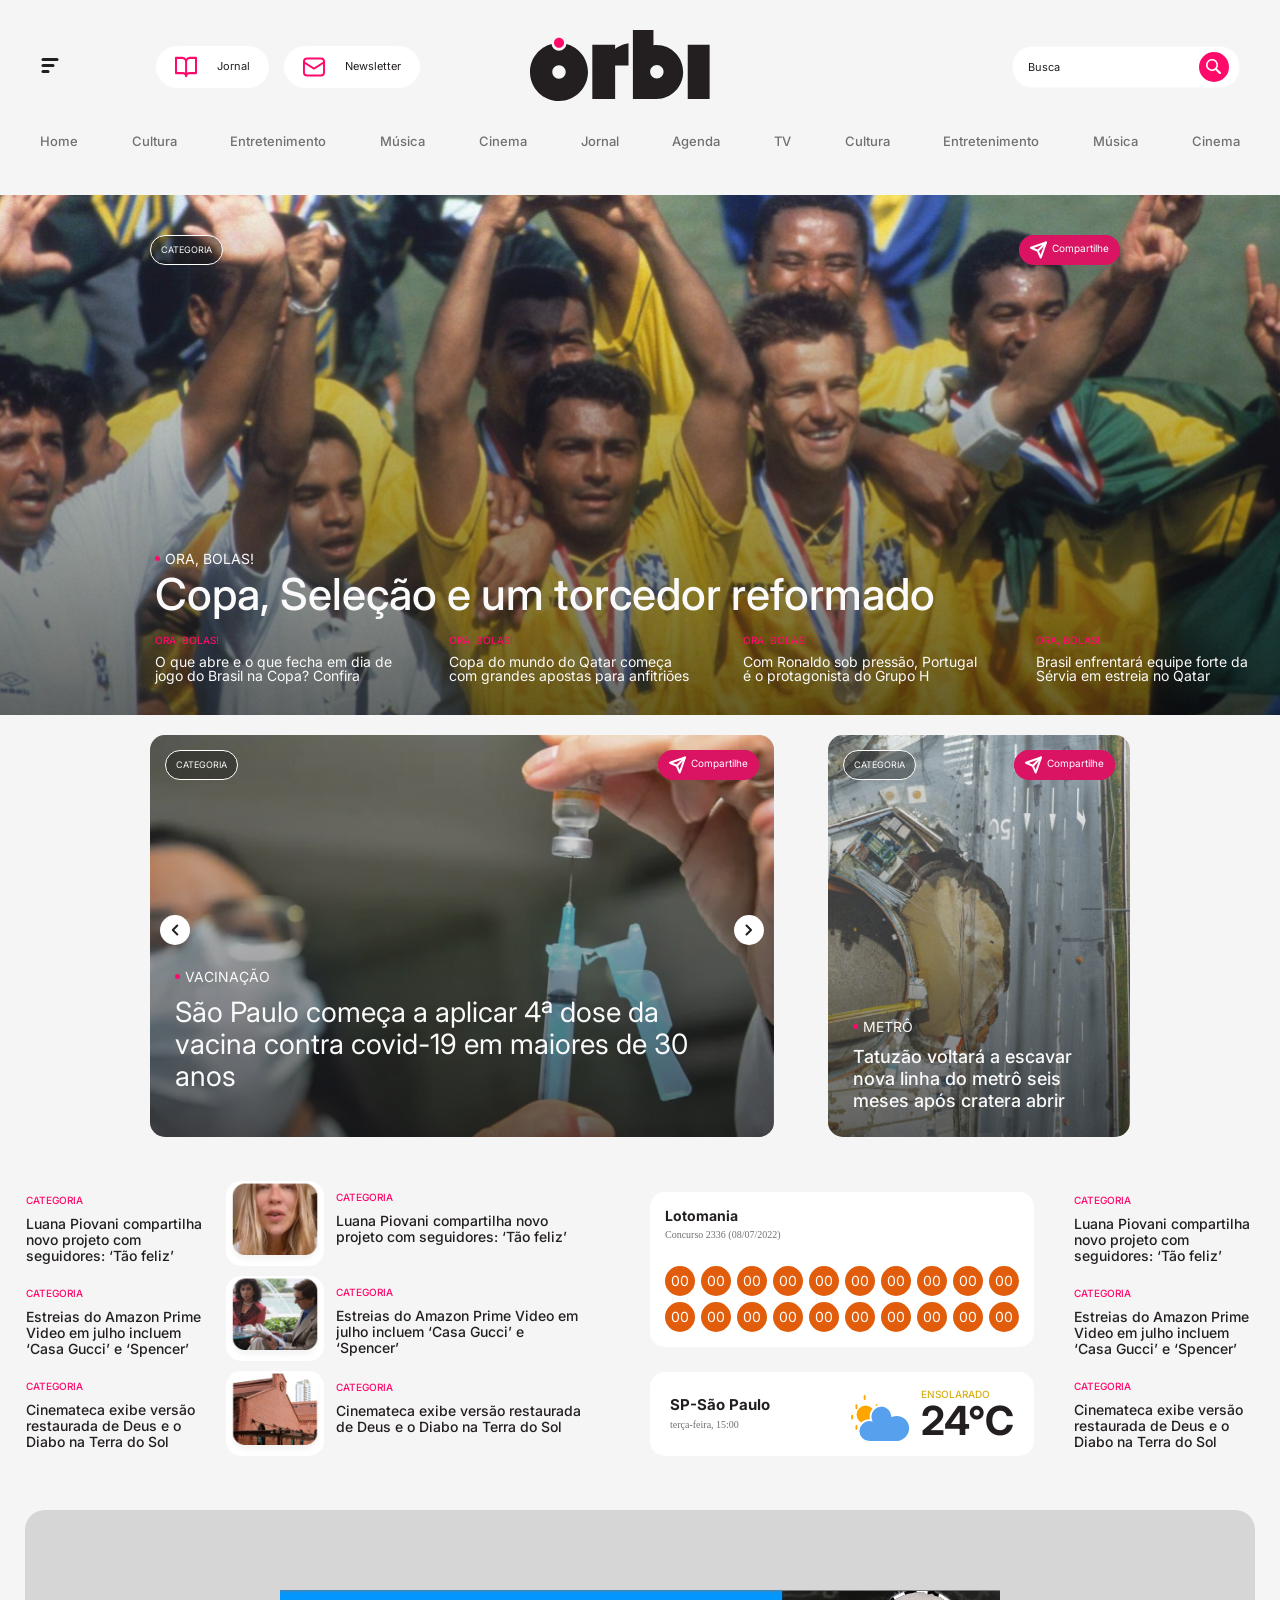
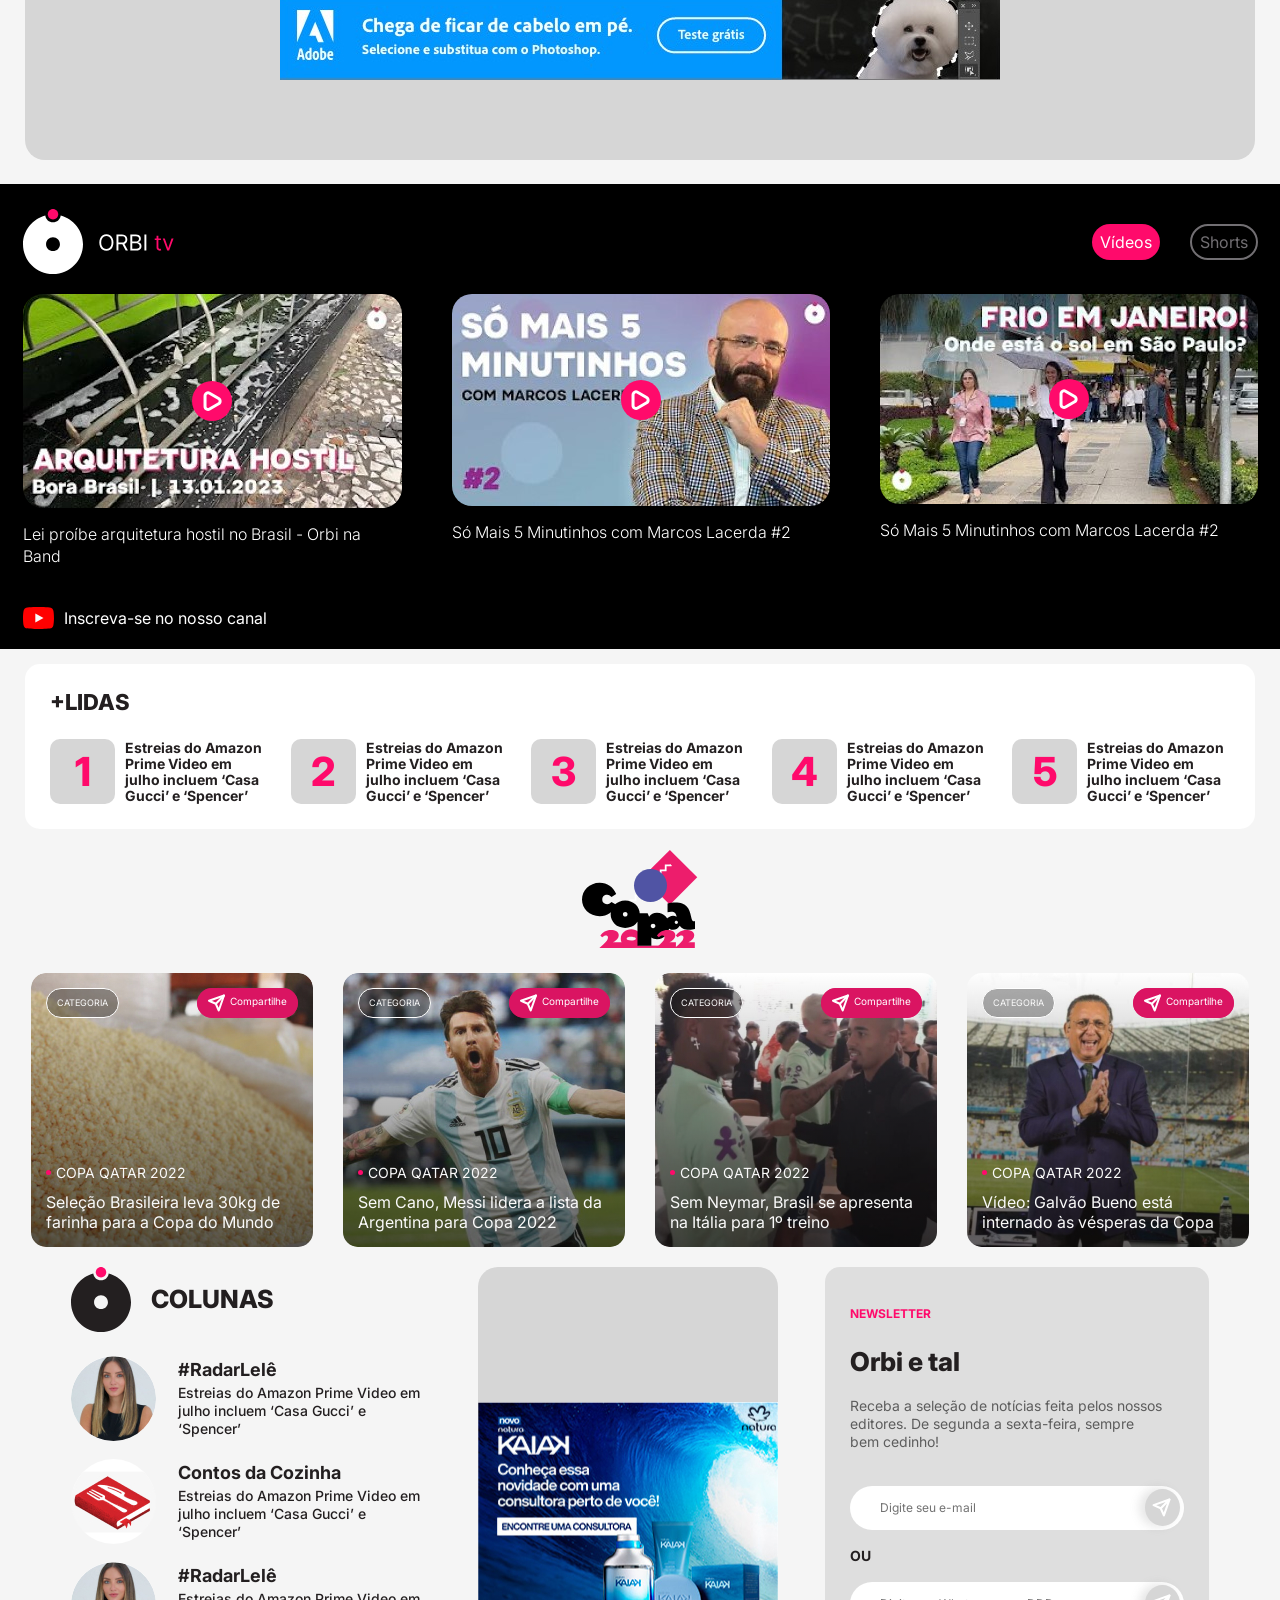
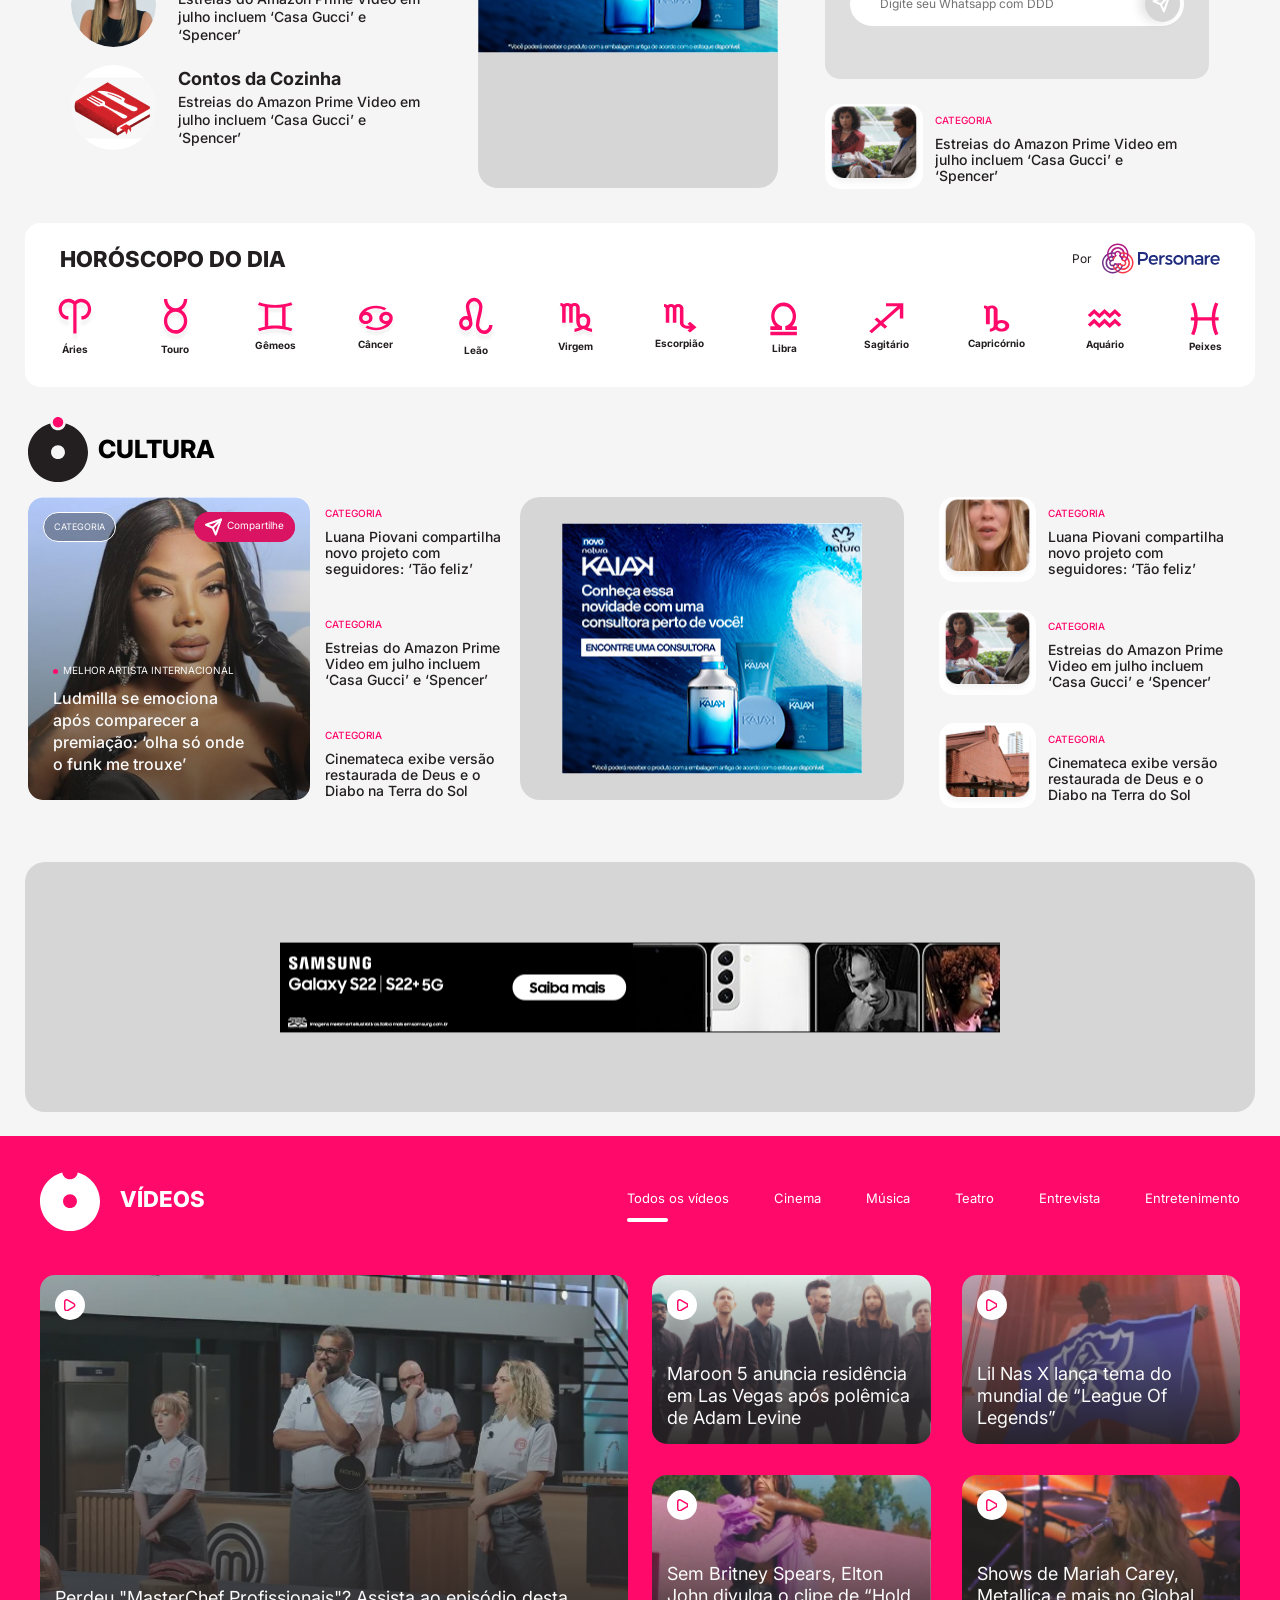
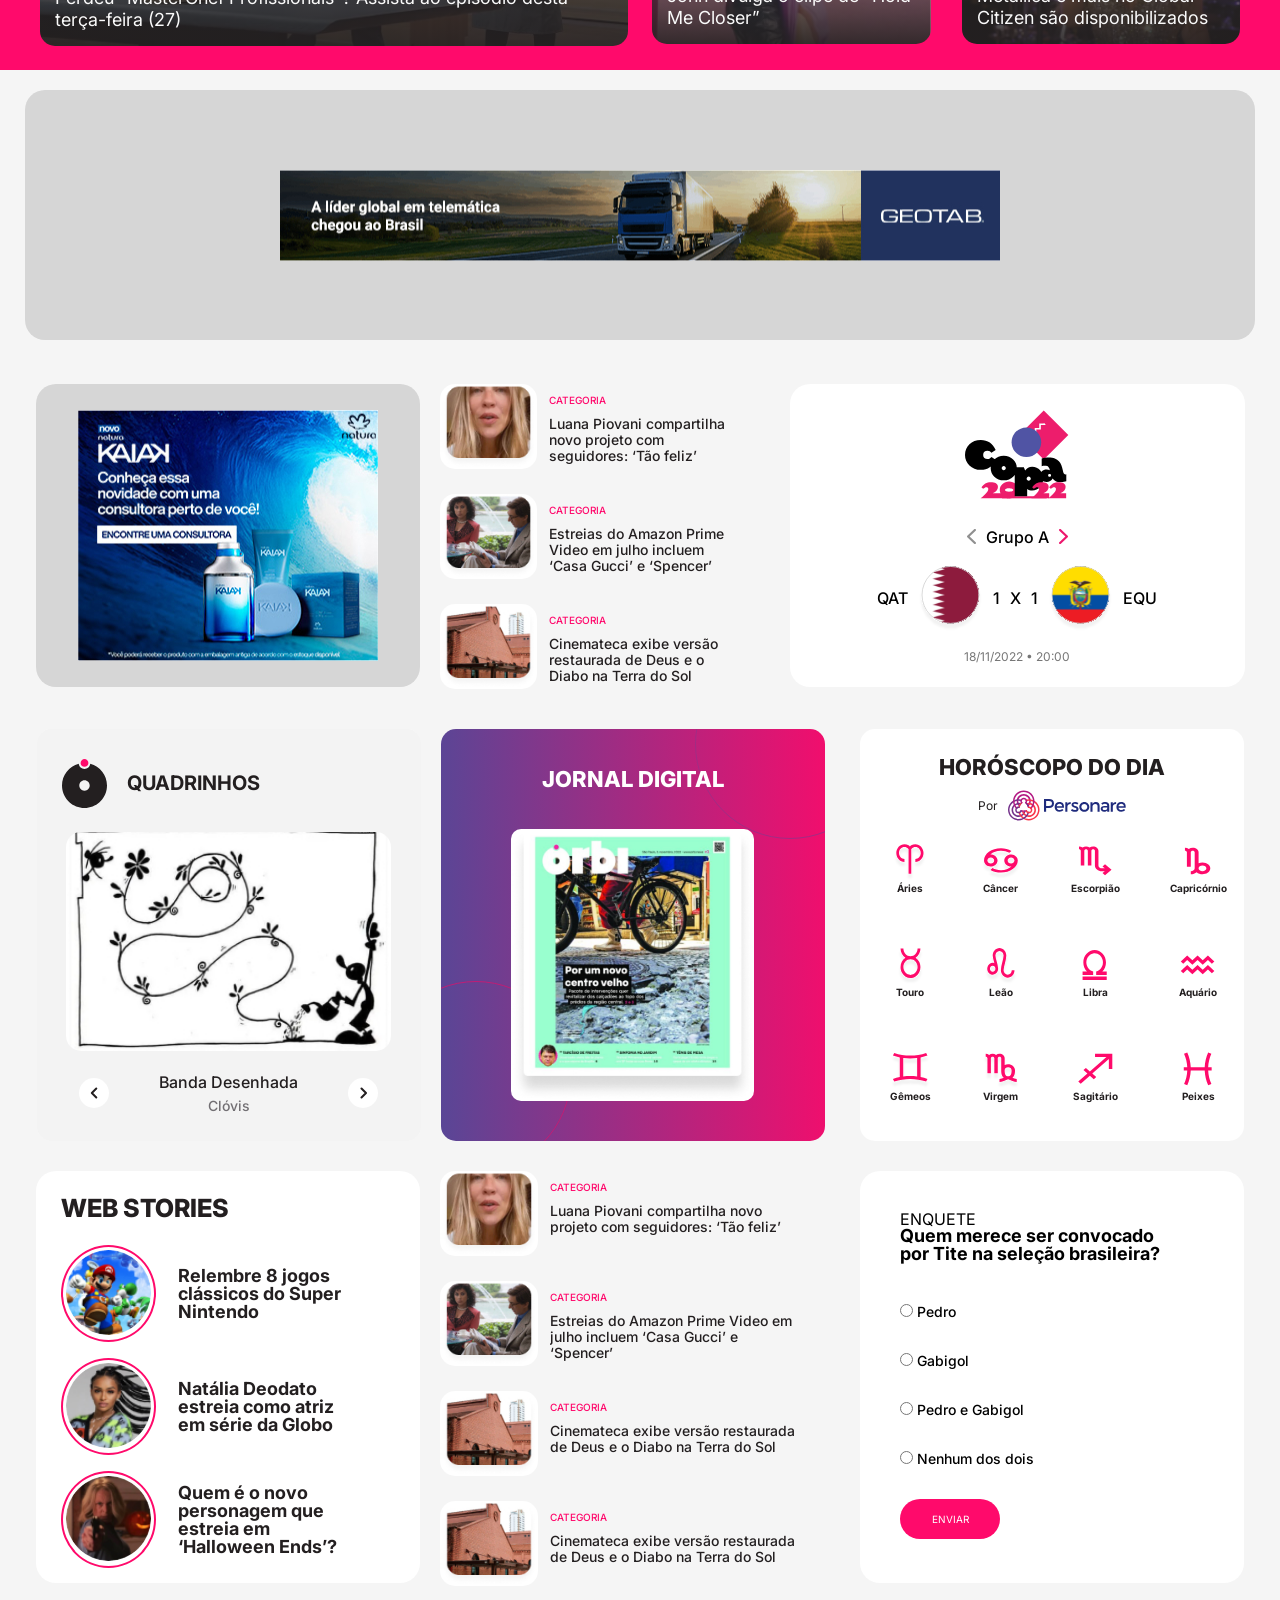
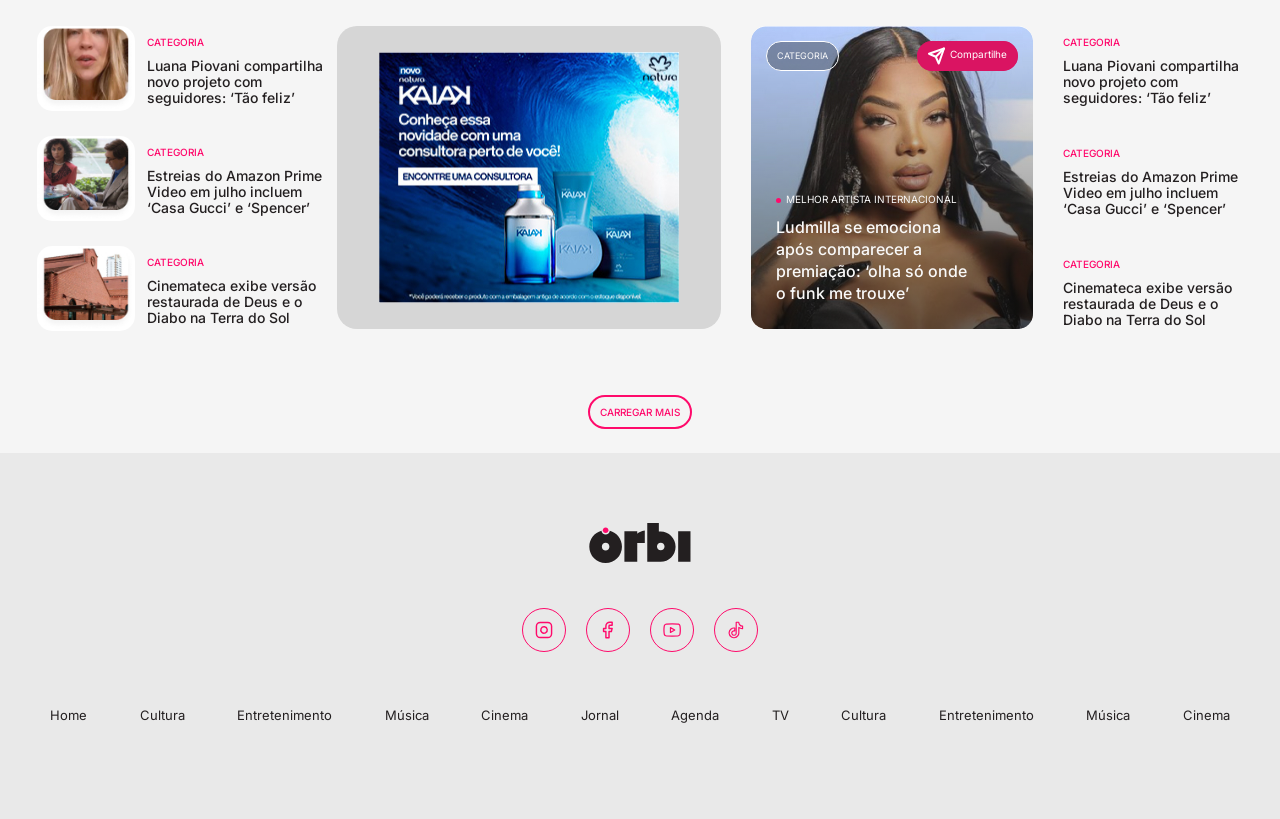
==== commit ecd75eb6: "fix bugs" ====
--- a/index.html
+++ b/index.html
@@ -220,7 +220,7 @@
             </div>
         </section>
 
-        <section class="slide-section">
+        <div class="slide-section">
             <div class="ob-mancheteCarrossel">
                 <section class="splide mancheteCarrossel" aria-label="mancheteCarrossel">
                     <div class="splide__track">
@@ -282,7 +282,7 @@
                 </a>
                 <img alt="Imagem" src="/assets/img/photo-2.jpg" >
             </article>
-        </section>
+        </div>
 
         <section class="several-section">
             <div class="container-text">
@@ -1208,7 +1208,7 @@
                     </article>
                 </div>
             </div>
-            <section class="row">
+            <div class="row">
                 <div class="section-web-stories">
                     <article class="web-stories">
                         <header>
@@ -1323,7 +1323,7 @@
                 <div class="section-enquete">
                     <article class="enquete">
                         <header>
-                            <h1>ENQUETE</h1>
+                            <h2>ENQUETE</h2>
                             <h3>Quem merece ser convocado por Tite na seleção brasileira?</h3>
                         </header>
 
@@ -1353,7 +1353,7 @@
                         <button>ENVIAR</button>
                     </article>
                 </div>
-            </section>
+            </div>
             <div class="row">
                 <div class="container-img" style="gap: 15px; margin-right: 0; width: 300px; margin-left: 0;">
                     <article class="ob-chamadaPadrao content-img" style="padding-right: 80px;">
@@ -1424,7 +1424,7 @@
                             </h2>
                         </div>
                     </a>
-                    <img alt="Imagem" src="/assets/img/lud.jpg" />
+                    <img alt="Imagem" src="/assets/img/lud.jpg" >
                 </article>
 
                 <div class="container-text" style="gap: 18px;">
